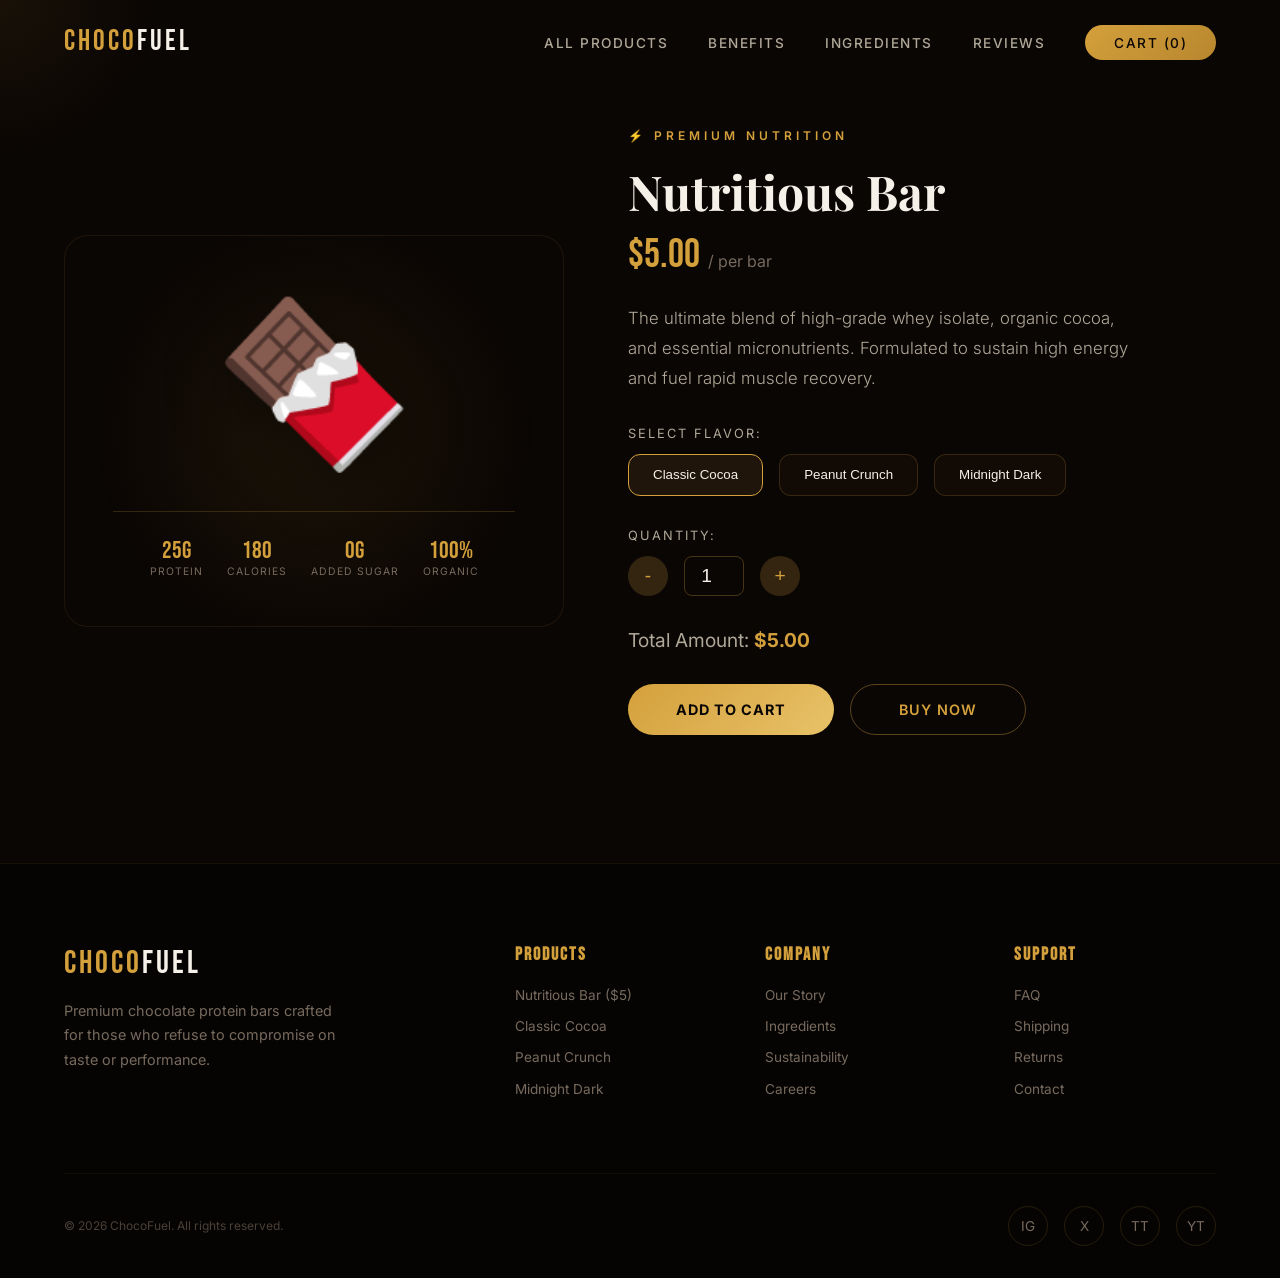
==== product.html @ f30f1149 "Add files via upload" ====
<!DOCTYPE html>
<html lang="en">
<head>
  <meta charset="UTF-8">
  <meta name="viewport" content="width=device-width, initial-scale=1.0">
  <title>Nutritious Bar — Buy Now | Choco Fuel</title>
  <link rel="preconnect" href="https://fonts.googleapis.com">
  <link href="https://fonts.googleapis.com/css2?family=Bebas+Neue&family=Inter:wght@300;400;500;600;700&family=Playfair+Display:wght@700;900&display=swap" rel="stylesheet">
  <link rel="stylesheet" href="styles.css">
</head>
<body>

  <!-- Cursor Glow -->
  <div class="cursor-glow" id="cursorGlow"></div>

  <!-- Scroll Progress -->
  <div class="scroll-progress" id="scrollProgress"></div>

  <!-- Navigation -->
  <nav id="navbar" class="scrolled">
    <a href="index.html" class="logo">CHOCO<span>FUEL</span></a>
    <ul class="nav-links">
      <li><a href="index.html#products">All Products</a></li>
      <li><a href="index.html#benefits">Benefits</a></li>
      <li><a href="index.html#ingredients">Ingredients</a></li>
      <li><a href="index.html#testimonials">Reviews</a></li>
      <li><a href="product.html" class="nav-cta">Cart (<span id="cartCount">0</span>)</a></li>
    </ul>
  </nav>

  <!-- Product Detail Section -->
  <section class="product-detail-section section-pad">
    <div class="product-detail-grid">

      <!-- Product Visual Showcase -->
      <div class="product-image-container">
        <div class="product-main-emoji" id="productEmoji">🍫</div>
        <div class="card-stats" style="width: 100%; border-top: 1px solid rgba(212,160,60,0.2); margin-top: 2rem;">
          <div class="stat"><div class="stat-val">25g</div><div class="stat-label">Protein</div></div>
          <div class="stat"><div class="stat-val">180</div><div class="stat-label">Calories</div></div>
          <div class="stat"><div class="stat-val">0g</div><div class="stat-label">Added Sugar</div></div>
          <div class="stat"><div class="stat-val">100%</div><div class="stat-label">Organic</div></div>
        </div>
      </div>

      <!-- Product Order Controls -->
      <div class="product-info-panel">
        <div class="section-label">⚡ Premium Nutrition</div>
        <h1>Nutritious Bar</h1>

        <div class="product-price-tag">
          $5.00 <span>/ per bar</span>
        </div>

        <p class="section-desc" style="margin-bottom: 2rem;">
          The ultimate blend of high-grade whey isolate, organic cocoa, and essential micronutrients.
          Formulated to sustain high energy and fuel rapid muscle recovery.
        </p>

        <!-- Flavor Picker -->
        <div class="flavor-selector">
          <label>Select Flavor:</label>
          <div class="flavor-options">
            <button class="flavor-btn active" data-emoji="🍫">Classic Cocoa</button>
            <button class="flavor-btn" data-emoji="🥜">Peanut Crunch</button>
            <button class="flavor-btn" data-emoji="🌑">Midnight Dark</button>
          </div>
        </div>

        <!-- Quantity & Pricing -->
        <label style="display:block; font-size:0.8rem; letter-spacing:2px; text-transform:uppercase; color:#b0a898; margin-bottom:0.8rem;">Quantity:</label>
        <div class="quantity-control">
          <button class="qty-btn" id="qtyMinus">-</button>
          <input type="number" id="productQty" class="qty-input" value="1" min="1" max="99">
          <button class="qty-btn" id="qtyPlus">+</button>
        </div>

        <!-- Total Price -->
        <div class="total-price-display">
          Total Amount: <strong id="totalPrice">$5.00</strong>
        </div>

        <!-- Action Buttons -->
        <div style="display: flex; gap: 1rem; flex-wrap: wrap;">
          <button class="btn-primary" id="addToCartBtn" onclick="alert('Added to cart! Total: ' + document.getElementById('totalPrice').innerText)">Add to Cart</button>
          <button class="btn-secondary" onclick="alert('Proceeding to Checkout with total: ' + document.getElementById('totalPrice').innerText)">Buy Now</button>
        </div>
      </div>

    </div>
  </section>

  <!-- Footer -->
  <footer>
    <div class="footer-grid">
      <div class="footer-brand">
        <a href="index.html" class="logo">CHOCO<span>FUEL</span></a>
        <p>Premium chocolate protein bars crafted for those who refuse to compromise on taste or performance.</p>
      </div>
      <div class="footer-col">
        <h4>Products</h4>
        <ul>
          <li><a href="product.html">Nutritious Bar ($5)</a></li>
          <li><a href="product.html">Classic Cocoa</a></li>
          <li><a href="product.html">Peanut Crunch</a></li>
          <li><a href="product.html">Midnight Dark</a></li>
        </ul>
      </div>
      <div class="footer-col">
        <h4>Company</h4>
        <ul>
          <li><a href="index.html#story">Our Story</a></li>
          <li><a href="index.html#ingredients">Ingredients</a></li>
          <li><a href="#">Sustainability</a></li>
          <li><a href="#">Careers</a></li>
        </ul>
      </div>
      <div class="footer-col">
        <h4>Support</h4>
        <ul>
          <li><a href="#">FAQ</a></li>
          <li><a href="#">Shipping</a></li>
          <li><a href="#">Returns</a></li>
          <li><a href="#">Contact</a></li>
        </ul>
      </div>
    </div>
    <div class="footer-bottom">
      <p>&copy; 2026 ChocoFuel. All rights reserved.</p>
      <div class="social-links">
        <a href="#" title="Instagram">IG</a>
        <a href="#" title="Twitter">X</a>
        <a href="#" title="TikTok">TT</a>
        <a href="#" title="YouTube">YT</a>
      </div>
    </div>
  </footer>

  <script src="script.js"></script>
</body>
</html>
---- styles.css ----
/* ── Reset & Base ─────────────────────────── */
*, *::before, *::after { margin: 0; padding: 0; box-sizing: border-box; }
html { scroll-behavior: smooth; overflow-x: hidden; }
body {
  font-family: 'Inter', sans-serif;
  background: #0a0604;
  color: #f5f0e8;
  overflow-x: hidden;
  cursor: default;
}

/* ── Custom Cursor Glow ────────────────────── */
.cursor-glow {
  position: fixed;
  width: 320px; height: 320px;
  border-radius: 50%;
  background: radial-gradient(circle, rgba(212,160,60,0.08) 0%, transparent 70%);
  pointer-events: none;
  z-index: 9999;
  transform: translate(-50%, -50%);
  transition: transform 0.08s ease-out;
}

/* ── Scroll Progress ──────────────────────── */
.scroll-progress {
  position: fixed; top: 0; left: 0;
  height: 3px; background: linear-gradient(90deg, #d4a03c, #e8c268, #d4a03c);
  z-index: 10000;
  transform-origin: left;
  transform: scaleX(0);
}

/* ── Navigation ───────────────────────────── */
nav {
  position: fixed; top: 0; left: 0; right: 0;
  display: flex; justify-content: space-between; align-items: center;
  padding: 1.5rem 4rem;
  z-index: 1000;
  transition: background 0.4s, box-shadow 0.4s, padding 0.4s;
}
nav.scrolled {
  background: rgba(10,6,4,0.92);
  backdrop-filter: blur(16px);
  box-shadow: 0 2px 40px rgba(0,0,0,0.4);
  padding: 1rem 4rem;
}
.logo {
  font-family: 'Bebas Neue', sans-serif;
  font-size: 1.8rem; letter-spacing: 3px;
  color: #d4a03c;
  text-decoration: none;
}
.logo span { color: #f5f0e8; }
.nav-links { display: flex; gap: 2.5rem; list-style: none; }
.nav-links a {
  color: #b0a898; text-decoration: none;
  font-size: 0.85rem; font-weight: 500;
  letter-spacing: 1.5px; text-transform: uppercase;
  transition: color 0.3s;
  position: relative;
}
.nav-links a::after {
  content: ''; position: absolute;
  bottom: -4px; left: 0; width: 0; height: 2px;
  background: #d4a03c;
  transition: width 0.3s ease;
}
.nav-links a:hover { color: #d4a03c; }
.nav-links a:hover::after { width: 100%; }
.nav-cta {
  background: linear-gradient(135deg, #d4a03c, #b8862e);
  color: #0a0604 !important; padding: 0.6rem 1.8rem;
  border-radius: 50px; font-weight: 700;
  transition: transform 0.3s, box-shadow 0.3s;
}
.nav-cta:hover { transform: scale(1.05); box-shadow: 0 0 30px rgba(212,160,60,0.3); }
.nav-cta::after { display: none !important; }

/* ── Hero Section ─────────────────────────── */
.hero {
  position: relative;
  min-height: 100vh;
  display: flex; align-items: center; justify-content: center;
  text-align: center;
  overflow: hidden;
}
.hero-bg {
  position: absolute; inset: 0;
  background:
    radial-gradient(ellipse at 20% 50%, rgba(80,40,10,0.4) 0%, transparent 60%),
    radial-gradient(ellipse at 80% 50%, rgba(212,160,60,0.15) 0%, transparent 50%),
    radial-gradient(ellipse at 50% 100%, rgba(60,30,10,0.6) 0%, transparent 60%);
}

/* Floating chocolate particles */
.particle {
  position: absolute;
  border-radius: 50%;
  background: rgba(212,160,60,0.15);
  animation: floatParticle 8s ease-in-out infinite;
}
@keyframes floatParticle {
  0%, 100% { transform: translateY(0) rotate(0deg); opacity: 0.3; }
  50% { transform: translateY(-80px) rotate(180deg); opacity: 0.7; }
}

.hero-content {
  position: relative; z-index: 2;
  max-width: 900px; padding: 0 2rem;
}
.hero-badge {
  display: inline-block;
  padding: 0.5rem 1.5rem;
  border: 1px solid rgba(212,160,60,0.4);
  border-radius: 50px;
  font-size: 0.75rem; font-weight: 600;
  letter-spacing: 3px; text-transform: uppercase;
  color: #d4a03c;
  margin-bottom: 2rem;
  opacity: 0; transform: translateY(30px);
  animation: fadeUp 1s 0.3s ease forwards;
}
.hero h1 {
  font-family: 'Playfair Display', serif;
  font-size: clamp(3.5rem, 8vw, 8rem);
  font-weight: 900;
  line-height: 0.95;
  margin-bottom: 1.5rem;
  opacity: 0; transform: translateY(50px);
  animation: fadeUp 1s 0.5s ease forwards;
}
.hero h1 .gold { color: #d4a03c; }
.hero h1 .outline {
  -webkit-text-stroke: 2px #d4a03c;
  color: transparent;
}
.hero-sub {
  font-size: 1.15rem; color: #b0a898;
  max-width: 500px; margin: 0 auto 2.5rem;
  line-height: 1.7; font-weight: 300;
  opacity: 0; transform: translateY(30px);
  animation: fadeUp 1s 0.7s ease forwards;
}
.hero-buttons {
  display: flex; gap: 1rem;
  justify-content: center; flex-wrap: wrap;
  opacity: 0; transform: translateY(30px);
  animation: fadeUp 1s 0.9s ease forwards;
}
.btn-primary {
  background: linear-gradient(135deg, #d4a03c, #e8c268);
  color: #0a0604; padding: 1rem 3rem;
  border: none; border-radius: 50px;
  font-family: 'Inter', sans-serif;
  font-size: 0.9rem; font-weight: 700;
  letter-spacing: 1px; text-transform: uppercase;
  cursor: pointer;
  transition: transform 0.3s, box-shadow 0.3s;
}
.btn-primary:hover {
  transform: translateY(-3px) scale(1.03);
  box-shadow: 0 10px 40px rgba(212,160,60,0.35);
}
.btn-secondary {
  background: transparent;
  border: 1px solid rgba(212,160,60,0.4);
  color: #d4a03c; padding: 1rem 3rem;
  border-radius: 50px;
  font-family: 'Inter', sans-serif;
  font-size: 0.9rem; font-weight: 600;
  letter-spacing: 1px; text-transform: uppercase;
  cursor: pointer;
  transition: all 0.3s;
}
.btn-secondary:hover {
  background: rgba(212,160,60,0.1);
  border-color: #d4a03c;
}

/* Scroll indicator */
.scroll-indicator {
  position: absolute; bottom: 3rem; left: 50%;
  transform: translateX(-50%);
  display: flex; flex-direction: column; align-items: center;
  gap: 0.5rem; z-index: 2;
  opacity: 0; animation: fadeUp 1s 1.2s ease forwards;
}
.scroll-indicator span {
  font-size: 0.7rem; letter-spacing: 3px;
  text-transform: uppercase; color: #b0a898;
}
.scroll-line {
  width: 1px; height: 50px;
  background: linear-gradient(to bottom, #d4a03c, transparent);
  animation: scrollPulse 2s ease-in-out infinite;
}
@keyframes scrollPulse {
  0%, 100% { opacity: 0.3; transform: scaleY(0.5); }
  50% { opacity: 1; transform: scaleY(1); }
}

@keyframes fadeUp {
  to { opacity: 1; transform: translateY(0); }
}

/* ── Marquee ───────────────────────────────── */
.marquee-section {
  padding: 2rem 0;
  border-top: 1px solid rgba(212,160,60,0.15);
  border-bottom: 1px solid rgba(212,160,60,0.15);
  overflow: hidden;
}
.marquee-track {
  display: flex; gap: 4rem;
  animation: marquee 20s linear infinite;
  white-space: nowrap;
}
.marquee-item {
  font-family: 'Bebas Neue', sans-serif;
  font-size: 1.4rem; letter-spacing: 4px;
  color: rgba(212,160,60,0.25);
  display: flex; align-items: center; gap: 2rem;
}
.marquee-item .dot {
  width: 6px; height: 6px;
  background: #d4a03c; border-radius: 50%;
}
@keyframes marquee {
  from { transform: translateX(0); }
  to { transform: translateX(-50%); }
}

/* ── Section Common ───────────────────────── */
section { position: relative; }
.section-pad { padding: 8rem 4rem; }

.reveal {
  opacity: 0; transform: translateY(60px);
  transition: all 0.9s cubic-bezier(0.16, 1, 0.3, 1);
}
.reveal.visible {
  opacity: 1; transform: translateY(0);
}
.reveal-left {
  opacity: 0; transform: translateX(-80px);
  transition: all 0.9s cubic-bezier(0.16, 1, 0.3, 1);
}
.reveal-left.visible { opacity: 1; transform: translateX(0); }
.reveal-right {
  opacity: 0; transform: translateX(80px);
  transition: all 0.9s cubic-bezier(0.16, 1, 0.3, 1);
}
.reveal-right.visible { opacity: 1; transform: translateX(0); }
.reveal-scale {
  opacity: 0; transform: scale(0.85);
  transition: all 0.9s cubic-bezier(0.16, 1, 0.3, 1);
}
.reveal-scale.visible { opacity: 1; transform: scale(1); }

.section-label {
  font-size: 0.75rem; font-weight: 600;
  letter-spacing: 4px; text-transform: uppercase;
  color: #d4a03c; margin-bottom: 1rem;
}
.section-title {
  font-family: 'Playfair Display', serif;
  font-size: clamp(2.5rem, 5vw, 4rem);
  font-weight: 900; line-height: 1.1;
  margin-bottom: 1.5rem;
}
.section-desc {
  font-size: 1.05rem; color: #b0a898;
  line-height: 1.8; max-width: 500px; font-weight: 300;
}

/* ── Product Showcase (3D Cards) ──────────── */
.product-section {
  background:
    radial-gradient(ellipse at 30% 70%, rgba(60,30,10,0.3) 0%, transparent 50%),
    radial-gradient(ellipse at 70% 30%, rgba(212,160,60,0.08) 0%, transparent 50%);
  position: relative;
}

/* Floating rotating product images */
.floating-product-img {
  position: absolute;
  width: 200px;
  height: 200px;
  border-radius: 50%;
  background: linear-gradient(135deg, rgba(212,160,60,0.1), rgba(90,53,32,0.2));
  display: flex;
  align-items: center;
  justify-content: center;
  font-size: 5rem;
  animation: floatRotate 8s ease-in-out infinite;
  box-shadow: 0 20px 60px rgba(0,0,0,0.4);
  z-index: 0;
}
.floating-product-img:nth-child(1) {
  top: 10%;
  right: 5%;
  animation-delay: 0s;
}
.floating-product-img:nth-child(2) {
  bottom: 15%;
  left: 3%;
  animation-delay: 2s;
  animation-duration: 10s;
}
@keyframes floatRotate {
  0%, 100% {
    transform: translateY(0) rotate(0deg) scale(1);
    opacity: 0.6;
  }
  50% {
    transform: translateY(-30px) rotate(180deg) scale(1.1);
    opacity: 0.9;
  }
}
.product-grid {
  display: grid;
  grid-template-columns: repeat(auto-fit, minmax(300px, 1fr));
  gap: 2.5rem;
  margin-top: 4rem;
}
.product-card {
  background: linear-gradient(160deg, rgba(40,25,12,0.8), rgba(20,12,6,0.9));
  border: 1px solid rgba(212,160,60,0.12);
  border-radius: 24px;
  padding: 3rem 2rem;
  text-align: center;
  position: relative;
  overflow: hidden;
  transition: transform 0.5s cubic-bezier(0.16, 1, 0.3, 1), box-shadow 0.5s;
  cursor: pointer;
}
.product-card:hover {
  transform: translateY(-12px) scale(1.02);
  box-shadow: 0 30px 80px rgba(0,0,0,0.5), 0 0 60px rgba(212,160,60,0.08);
}
.product-card::before {
  content: '';
  position: absolute; top: -50%; left: -50%;
  width: 200%; height: 200%;
  background: radial-gradient(circle at center, rgba(212,160,60,0.06), transparent 50%);
  transform: rotate(0deg);
  transition: transform 0.6s;
}
.product-card:hover::before { transform: rotate(30deg); }
.card-icon {
  width: 100px; height: 100px;
  margin: 0 auto 1.5rem;
  border-radius: 50%;
  display: flex; align-items: center; justify-content: center;
  font-size: 2.5rem;
  position: relative;
}
.card-icon.choco {
  background: linear-gradient(135deg, #3e2013, #5a3520);
  box-shadow: 0 10px 40px rgba(62,32,19,0.5);
}
.card-icon.peanut {
  background: linear-gradient(135deg, #6b4c2a, #8b6240);
  box-shadow: 0 10px 40px rgba(107,76,42,0.5);
}
.card-icon.dark {
  background: linear-gradient(135deg, #1a0f0a, #2d1810);
  box-shadow: 0 10px 40px rgba(26,15,10,0.5);
}
.product-card h3 {
  font-family: 'Bebas Neue', sans-serif;
  font-size: 1.6rem; letter-spacing: 2px;
  margin-bottom: 0.5rem;
}
.product-card .flavor {
  color: #d4a03c; font-size: 0.8rem;
  letter-spacing: 2px; text-transform: uppercase;
  margin-bottom: 1rem;
}
.product-card p {
  color: #b0a898; font-size: 0.9rem;
  line-height: 1.6; font-weight: 300;
}
.card-stats {
  display: flex; justify-content: center; gap: 1.5rem;
  margin-top: 1.5rem; padding-top: 1.5rem;
  border-top: 1px solid rgba(212,160,60,0.1);
}
.stat { text-align: center; }
.stat-val {
  font-family: 'Bebas Neue', sans-serif;
  font-size: 1.5rem; color: #d4a03c;
}
.stat-label {
  font-size: 0.65rem; color: #776a5e;
  letter-spacing: 1px; text-transform: uppercase;
}

/* ── Benefits / Features ──────────────────── */
.benefits-section {
  background: linear-gradient(180deg, #0a0604, #120d08, #0a0604);
}
.benefits-grid {
  display: grid;
  grid-template-columns: 1fr 1fr;
  gap: 4rem;
  align-items: center;
  margin-top: 4rem;
}
.benefit-list { display: flex; flex-direction: column; gap: 2rem; }
.benefit-item {
  display: flex; gap: 1.5rem; align-items: flex-start;
  padding: 1.5rem;
  border-radius: 16px;
  transition: background 0.3s;
}
.benefit-item:hover {
  background: rgba(212,160,60,0.04);
}
.benefit-icon {
  flex-shrink: 0;
  width: 56px; height: 56px;
  border-radius: 14px;
  background: linear-gradient(135deg, rgba(212,160,60,0.15), rgba(212,160,60,0.05));
  display: flex; align-items: center; justify-content: center;
  font-size: 1.5rem;
}
.benefit-item h4 {
  font-size: 1.1rem; font-weight: 600;
  margin-bottom: 0.3rem;
}
.benefit-item p {
  font-size: 0.9rem; color: #b0a898;
  line-height: 1.6; font-weight: 300;
}

/* Nutrition visual */
.nutrition-visual {
  position: relative;
  display: flex; align-items: center; justify-content: center;
}
.nutrition-ring {
  position: relative;
  width: 320px; height: 320px;
}
.ring-svg {
  width: 100%; height: 100%;
  transform: rotate(-90deg);
}
.ring-track { fill: none; stroke: rgba(212,160,60,0.08); stroke-width: 8; }
.ring-fill {
  fill: none; stroke: #d4a03c; stroke-width: 8;
  stroke-linecap: round;
  stroke-dasharray: 880;
  stroke-dashoffset: 880;
  transition: stroke-dashoffset 2s cubic-bezier(0.16, 1, 0.3, 1);
}
.ring-fill.animated { stroke-dashoffset: 220; }
.ring-center {
  position: absolute; inset: 0;
  display: flex; flex-direction: column;
  align-items: center; justify-content: center;
}
.ring-value {
  font-family: 'Bebas Neue', sans-serif;
  font-size: 4rem; color: #d4a03c;
}
.ring-label {
  font-size: 0.75rem; letter-spacing: 3px;
  text-transform: uppercase; color: #b0a898;
}
.ring-sub-stats {
  position: absolute; bottom: -3rem; left: 50%;
  transform: translateX(-50%);
  display: flex; gap: 3rem;
}

/* ── Ingredients Horizontal Scroll ─────────── */
.ingredients-section {
  background:
    radial-gradient(ellipse at 50% 0%, rgba(80,40,10,0.2) 0%, transparent 50%);
}
.horiz-scroll-wrapper {
  overflow-x: auto;
  padding: 3rem 0;
  scrollbar-width: none;
  -ms-overflow-style: none;
}
.horiz-scroll-wrapper::-webkit-scrollbar { display: none; }
.ingredient-track {
  display: flex; gap: 2rem;
  padding: 0 4rem;
  width: max-content;
}
.ingredient-card {
  flex-shrink: 0;
  width: 260px;
  background: linear-gradient(160deg, rgba(40,25,12,0.6), rgba(15,10,5,0.8));
  border: 1px solid rgba(212,160,60,0.1);
  border-radius: 20px;
  padding: 2.5rem 2rem;
  text-align: center;
  transition: transform 0.4s, border-color 0.4s;
}
.ingredient-card:hover {
  transform: translateY(-8px);
  border-color: rgba(212,160,60,0.3);
}
.ing-emoji {
  font-size: 3rem; margin-bottom: 1rem;
  display: block;
}
.ingredient-card h4 {
  font-family: 'Bebas Neue', sans-serif;
  font-size: 1.3rem; letter-spacing: 2px;
  margin-bottom: 0.5rem;
}
.ingredient-card p {
  font-size: 0.85rem; color: #b0a898;
  line-height: 1.6; font-weight: 300;
}

/* ── Image Gallery (Scroll Pop-Up) ──────────── */
.gallery-section {
  background: linear-gradient(180deg, #0a0604, #130c06, #0a0604);
  overflow: hidden;
}
.gallery-grid {
  display: grid;
  grid-template-columns: repeat(3, 1fr);
  gap: 2rem;
  margin-top: 4rem;
}
.gallery-item {
  position: relative;
  border-radius: 20px;
  overflow: hidden;
  aspect-ratio: 1;
  background: linear-gradient(160deg, rgba(40,25,12,0.7), rgba(15,10,5,0.9));
  border: 1px solid rgba(212,160,60,0.1);
  cursor: pointer;
  display: flex;
  align-items: center;
  justify-content: center;

  /* Start invisible & scaled down */
  opacity: 0;
  transform: scale(0.4) rotate(-15deg);
  transition: opacity 0.7s cubic-bezier(0.16, 1, 0.3, 1),
              transform 0.7s cubic-bezier(0.16, 1, 0.3, 1),
              box-shadow 0.4s;
}
.gallery-item.pop-visible {
  opacity: 1;
  transform: scale(1) rotate(0deg);
}
.gallery-item:hover {
  box-shadow: 0 20px 60px rgba(212,160,60,0.15), 0 0 0 1px rgba(212,160,60,0.3);
  transform: scale(1.05) rotate(0deg) !important;
}
.gallery-item .gallery-emoji {
  font-size: 5rem;
  transition: transform 0.6s cubic-bezier(0.16, 1, 0.3, 1);
}
.gallery-item:hover .gallery-emoji {
  transform: rotate(360deg) scale(1.2);
}
.gallery-item .gallery-overlay {
  position: absolute;
  inset: 0;
  background: linear-gradient(180deg, transparent 40%, rgba(10,6,4,0.9));
  display: flex;
  flex-direction: column;
  justify-content: flex-end;
  padding: 1.5rem;
  opacity: 0;
  transition: opacity 0.4s;
}
.gallery-item:hover .gallery-overlay {
  opacity: 1;
}
.gallery-overlay h4 {
  font-family: 'Bebas Neue', sans-serif;
  font-size: 1.3rem;
  letter-spacing: 2px;
}
.gallery-overlay p {
  font-size: 0.8rem;
  color: #b0a898;
}
/* Stagger the pop-in delays */
.gallery-item:nth-child(1) { transition-delay: 0s; }
.gallery-item:nth-child(2) { transition-delay: 0.1s; }
.gallery-item:nth-child(3) { transition-delay: 0.2s; }
.gallery-item:nth-child(4) { transition-delay: 0.3s; }
.gallery-item:nth-child(5) { transition-delay: 0.15s; }
.gallery-item:nth-child(6) { transition-delay: 0.25s; }

/* ── Hero Spinning Product ─────────────────── */
.hero-floating-img {
  position: absolute;
  z-index: 1;
  font-size: 8rem;
  animation: heroSpin 12s linear infinite;
  filter: drop-shadow(0 0 40px rgba(212,160,60,0.3));
  opacity: 0.3;
}
.hero-floating-img.left {
  left: 6%;
  top: 30%;
}
.hero-floating-img.right {
  right: 6%;
  bottom: 25%;
  animation-direction: reverse;
  animation-duration: 15s;
}
@keyframes heroSpin {
  from { transform: rotate(0deg) scale(1); }
  25% { transform: rotate(90deg) scale(1.1); }
  50% { transform: rotate(180deg) scale(1); }
  75% { transform: rotate(270deg) scale(0.9); }
  to { transform: rotate(360deg) scale(1); }
}

/* ── Parallax image strip between sections ── */
.parallax-strip {
  height: 300px;
  display: flex;
  align-items: center;
  justify-content: center;
  gap: 4rem;
  overflow: hidden;
  position: relative;
  border-top: 1px solid rgba(212,160,60,0.08);
  border-bottom: 1px solid rgba(212,160,60,0.08);
  background: rgba(15,10,5,0.6);
}
.parallax-img {
  font-size: 5rem;
  width: 120px;
  height: 120px;
  border-radius: 20px;
  background: linear-gradient(135deg, rgba(40,25,12,0.8), rgba(20,12,6,0.9));
  border: 1px solid rgba(212,160,60,0.15);
  display: flex;
  align-items: center;
  justify-content: center;
  flex-shrink: 0;
  opacity: 0;
  transform: translateY(80px) rotate(10deg);
  transition: all 0.8s cubic-bezier(0.16, 1, 0.3, 1);
}
.parallax-img.pop-visible {
  opacity: 1;
  transform: translateY(0) rotate(0deg);
}
.parallax-img:hover {
  transform: translateY(-10px) rotate(-5deg) scale(1.15) !important;
  box-shadow: 0 20px 50px rgba(212,160,60,0.2);
  border-color: rgba(212,160,60,0.4);
}
.parallax-img:nth-child(1) { transition-delay: 0s; }
.parallax-img:nth-child(2) { transition-delay: 0.1s; }
.parallax-img:nth-child(3) { transition-delay: 0.15s; }
.parallax-img:nth-child(4) { transition-delay: 0.2s; }
.parallax-img:nth-child(5) { transition-delay: 0.25s; }
.parallax-img:nth-child(6) { transition-delay: 0.3s; }
.parallax-img:nth-child(7) { transition-delay: 0.35s; }

/* Continuously rotating ring around a section */
.rotating-ring {
  position: absolute;
  width: 500px;
  height: 500px;
  border: 2px dashed rgba(212,160,60,0.08);
  border-radius: 50%;
  animation: orbitRing 30s linear infinite;
  pointer-events: none;
}
.rotating-ring.ring-1 { top: -100px; left: -100px; }
.rotating-ring.ring-2 {
  bottom: -120px; right: -120px;
  animation-direction: reverse;
  animation-duration: 40s;
  width: 600px; height: 600px;
}
.rotating-ring .orbit-dot {
  position: absolute;
  width: 40px;
  height: 40px;
  border-radius: 50%;
  background: linear-gradient(135deg, rgba(212,160,60,0.2), rgba(90,53,32,0.3));
  display: flex;
  align-items: center;
  justify-content: center;
  font-size: 1.2rem;
  box-shadow: 0 5px 20px rgba(0,0,0,0.4);
}
.rotating-ring .orbit-dot:nth-child(1) { top: 0; left: 50%; transform: translate(-50%, -50%); }
.rotating-ring .orbit-dot:nth-child(2) { top: 50%; right: 0; transform: translate(50%, -50%); }
.rotating-ring .orbit-dot:nth-child(3) { bottom: 0; left: 50%; transform: translate(-50%, 50%); }
.rotating-ring .orbit-dot:nth-child(4) { top: 50%; left: 0; transform: translate(-50%, -50%); }

@keyframes orbitRing {
  from { transform: rotate(0deg); }
  to { transform: rotate(360deg); }
}

/* ── Stats Counter ────────────────────────── */
.stats-section {
  background: linear-gradient(135deg, #1a0f08, #0a0604);
  border-top: 1px solid rgba(212,160,60,0.1);
  border-bottom: 1px solid rgba(212,160,60,0.1);
}
.stats-grid {
  display: grid;
  grid-template-columns: repeat(4, 1fr);
  gap: 3rem;
  text-align: center;
}
.stat-block {}
.stat-number {
  font-family: 'Bebas Neue', sans-serif;
  font-size: clamp(3rem, 5vw, 4.5rem);
  color: #d4a03c;
  line-height: 1;
}
.stat-number .suffix { font-size: 0.6em; }
.stat-desc {
  font-size: 0.8rem; color: #b0a898;
  letter-spacing: 2px; text-transform: uppercase;
  margin-top: 0.5rem;
}

/* ── Testimonials ─────────────────────────── */
.testimonials-section {
  background:
    radial-gradient(ellipse at 80% 50%, rgba(212,160,60,0.06) 0%, transparent 50%);
}
.testimonial-carousel {
  margin-top: 4rem;
  display: grid;
  grid-template-columns: repeat(auto-fit, minmax(340px, 1fr));
  gap: 2rem;
}
.testimonial-card {
  background: linear-gradient(160deg, rgba(40,25,12,0.5), rgba(15,10,5,0.7));
  border: 1px solid rgba(212,160,60,0.08);
  border-radius: 20px;
  padding: 2.5rem;
  position: relative;
}
.testimonial-card::before {
  content: '\201C';
  font-family: 'Playfair Display', serif;
  font-size: 5rem; color: rgba(212,160,60,0.15);
  position: absolute; top: 0.5rem; left: 1.5rem;
  line-height: 1;
}
.testimonial-text {
  font-size: 1rem; color: #d4cfc6;
  line-height: 1.8; font-weight: 300;
  margin-bottom: 1.5rem;
  position: relative; z-index: 1;
}
.testimonial-author {
  display: flex; align-items: center; gap: 1rem;
}
.author-avatar {
  width: 48px; height: 48px;
  border-radius: 50%;
  background: linear-gradient(135deg, #d4a03c, #8b6b2a);
  display: flex; align-items: center; justify-content: center;
  font-size: 1.2rem; font-weight: 700; color: #0a0604;
}
.author-info h5 { font-size: 0.95rem; font-weight: 600; }
.author-info span {
  font-size: 0.8rem; color: #776a5e;
}
.stars {
  color: #d4a03c; font-size: 0.85rem;
  margin-bottom: 1rem; position: relative; z-index: 1;
}

/* ── CTA Section ──────────────────────────── */
.cta-section {
  text-align: center;
  background:
    radial-gradient(ellipse at 50% 50%, rgba(212,160,60,0.1) 0%, transparent 60%);
}
.cta-section .section-title {
  max-width: 700px; margin: 0 auto 1.5rem;
}
.cta-section .section-desc {
  max-width: 550px; margin: 0 auto 3rem;
}
.cta-big-btn {
  display: inline-flex; align-items: center; gap: 1rem;
  background: linear-gradient(135deg, #d4a03c, #e8c268);
  color: #0a0604; padding: 1.2rem 3.5rem;
  border: none; border-radius: 60px;
  font-family: 'Inter', sans-serif;
  font-size: 1rem; font-weight: 700;
  letter-spacing: 1px; text-transform: uppercase;
  cursor: pointer;
  transition: all 0.4s;
  position: relative; overflow: hidden;
  text-decoration: none;
}
.cta-big-btn::before {
  content: '';
  position: absolute; inset: 0;
  background: linear-gradient(135deg, transparent, rgba(255,255,255,0.2), transparent);
  transform: translateX(-100%);
  transition: transform 0.6s;
}
.cta-big-btn:hover::before { transform: translateX(100%); }
.cta-big-btn:hover {
  transform: translateY(-4px);
  box-shadow: 0 15px 50px rgba(212,160,60,0.4);
}
.cta-big-btn .arrow {
  display: inline-block;
  transition: transform 0.3s;
}
.cta-big-btn:hover .arrow { transform: translateX(6px); }

/* ── Footer ───────────────────────────────── */
footer {
  background: #060402;
  padding: 5rem 4rem 2rem;
  border-top: 1px solid rgba(212,160,60,0.08);
}
.footer-grid {
  display: grid;
  grid-template-columns: 2fr 1fr 1fr 1fr;
  gap: 3rem;
  margin-bottom: 4rem;
}
.footer-brand .logo { font-size: 2rem; display: block; margin-bottom: 1rem; }
.footer-brand p {
  color: #776a5e; font-size: 0.9rem;
  line-height: 1.7; max-width: 280px;
}
.footer-col h4 {
  font-family: 'Bebas Neue', sans-serif;
  font-size: 1.1rem; letter-spacing: 2px;
  color: #d4a03c; margin-bottom: 1.2rem;
}
.footer-col ul { list-style: none; }
.footer-col li { margin-bottom: 0.7rem; }
.footer-col a {
  color: #776a5e; text-decoration: none;
  font-size: 0.85rem;
  transition: color 0.3s;
}
.footer-col a:hover { color: #d4a03c; }
.footer-bottom {
  display: flex; justify-content: space-between;
  align-items: center;
  padding-top: 2rem;
  border-top: 1px solid rgba(212,160,60,0.06);
}
.footer-bottom p {
  font-size: 0.75rem; color: #4a4038;
}
.social-links { display: flex; gap: 1rem; }
.social-links a {
  width: 40px; height: 40px;
  border: 1px solid rgba(212,160,60,0.15);
  border-radius: 50%;
  display: flex; align-items: center; justify-content: center;
  color: #776a5e; text-decoration: none;
  font-size: 0.85rem;
  transition: all 0.3s;
}
.social-links a:hover {
  border-color: #d4a03c; color: #d4a03c;
  transform: translateY(-3px);
}

/* ── Product Page Styles ─────────────────── */
.product-detail-section {
  padding-top: 8rem;
  min-height: calc(100vh - 200px);
  display: flex;
  align-items: center;
  position: relative;
}
.product-detail-grid {
  display: grid;
  grid-template-columns: 1fr 1fr;
  gap: 4rem;
  align-items: center;
}
.product-image-container {
  display: flex;
  flex-direction: column;
  align-items: center;
  justify-content: center;
  background: radial-gradient(circle, rgba(212,160,60,0.1) 0%, transparent 70%);
  padding: 3rem;
  border-radius: 24px;
  border: 1px solid rgba(212,160,60,0.1);
  position: relative;
}
.product-main-emoji {
  font-size: 10rem;
  animation: heroSpin 20s linear infinite;
  filter: drop-shadow(0 15px 30px rgba(0,0,0,0.5));
}
.product-info-panel h1 {
  font-family: 'Playfair Display', serif;
  font-size: 3rem;
  margin-bottom: 0.5rem;
  color: #f5f0e8;
}
.product-price-tag {
  font-family: 'Bebas Neue', sans-serif;
  font-size: 2.5rem;
  color: #d4a03c;
  margin-bottom: 1.5rem;
  display: flex;
  align-items: baseline;
  gap: 0.5rem;
}
.product-price-tag span {
  font-size: 1rem;
  color: #776a5e;
  font-family: 'Inter', sans-serif;
  font-weight: 400;
}
.flavor-selector {
  margin-bottom: 2rem;
}
.flavor-selector label {
  display: block;
  font-size: 0.8rem;
  letter-spacing: 2px;
  text-transform: uppercase;
  color: #b0a898;
  margin-bottom: 0.8rem;
}
.flavor-options {
  display: flex;
  gap: 1rem;
}
.flavor-btn {
  background: rgba(20,12,6,0.8);
  border: 1px solid rgba(212,160,60,0.2);
  color: #f5f0e8;
  padding: 0.8rem 1.5rem;
  border-radius: 12px;
  cursor: pointer;
  transition: all 0.3s;
}
.flavor-btn.active, .flavor-btn:hover {
  border-color: #d4a03c;
  background: rgba(212,160,60,0.1);
}
.quantity-control {
  display: flex;
  align-items: center;
  gap: 1rem;
  margin-bottom: 2rem;
}
.qty-btn {
  background: rgba(212,160,60,0.2);
  border: none;
  color: #d4a03c;
  width: 40px;
  height: 40px;
  border-radius: 50%;
  font-size: 1.2rem;
  cursor: pointer;
  transition: background 0.3s;
}
.qty-btn:hover {
  background: rgba(212,160,60,0.4);
}
.qty-input {
  background: transparent;
  border: 1px solid rgba(212,160,60,0.3);
  color: #f5f0e8;
  width: 60px;
  height: 40px;
  text-align: center;
  border-radius: 8px;
  font-size: 1.2rem;
}
.total-price-display {
  font-size: 1.2rem;
  margin-bottom: 2rem;
  color: #b0a898;
}
.total-price-display strong {
  color: #d4a03c;
}

/* ── Responsive ───────────────────────────── */
@media (max-width: 900px) {
  nav { padding: 1rem 2rem; }
  .nav-links { display: none; }
  .section-pad { padding: 5rem 2rem; }
  .benefits-grid { grid-template-columns: 1fr; }
  .stats-grid { grid-template-columns: repeat(2, 1fr); }
  .footer-grid { grid-template-columns: 1fr 1fr; }
  .testimonial-carousel { grid-template-columns: 1fr; }
  .product-detail-grid { grid-template-columns: 1fr; }
}
@media (max-width: 600px) {
  .hero h1 { font-size: 3rem; }
  .stats-grid { grid-template-columns: 1fr; }
  .footer-grid { grid-template-columns: 1fr; }
  .product-image-container { padding: 1.5rem; }
  .product-main-emoji { font-size: 6rem; }
}
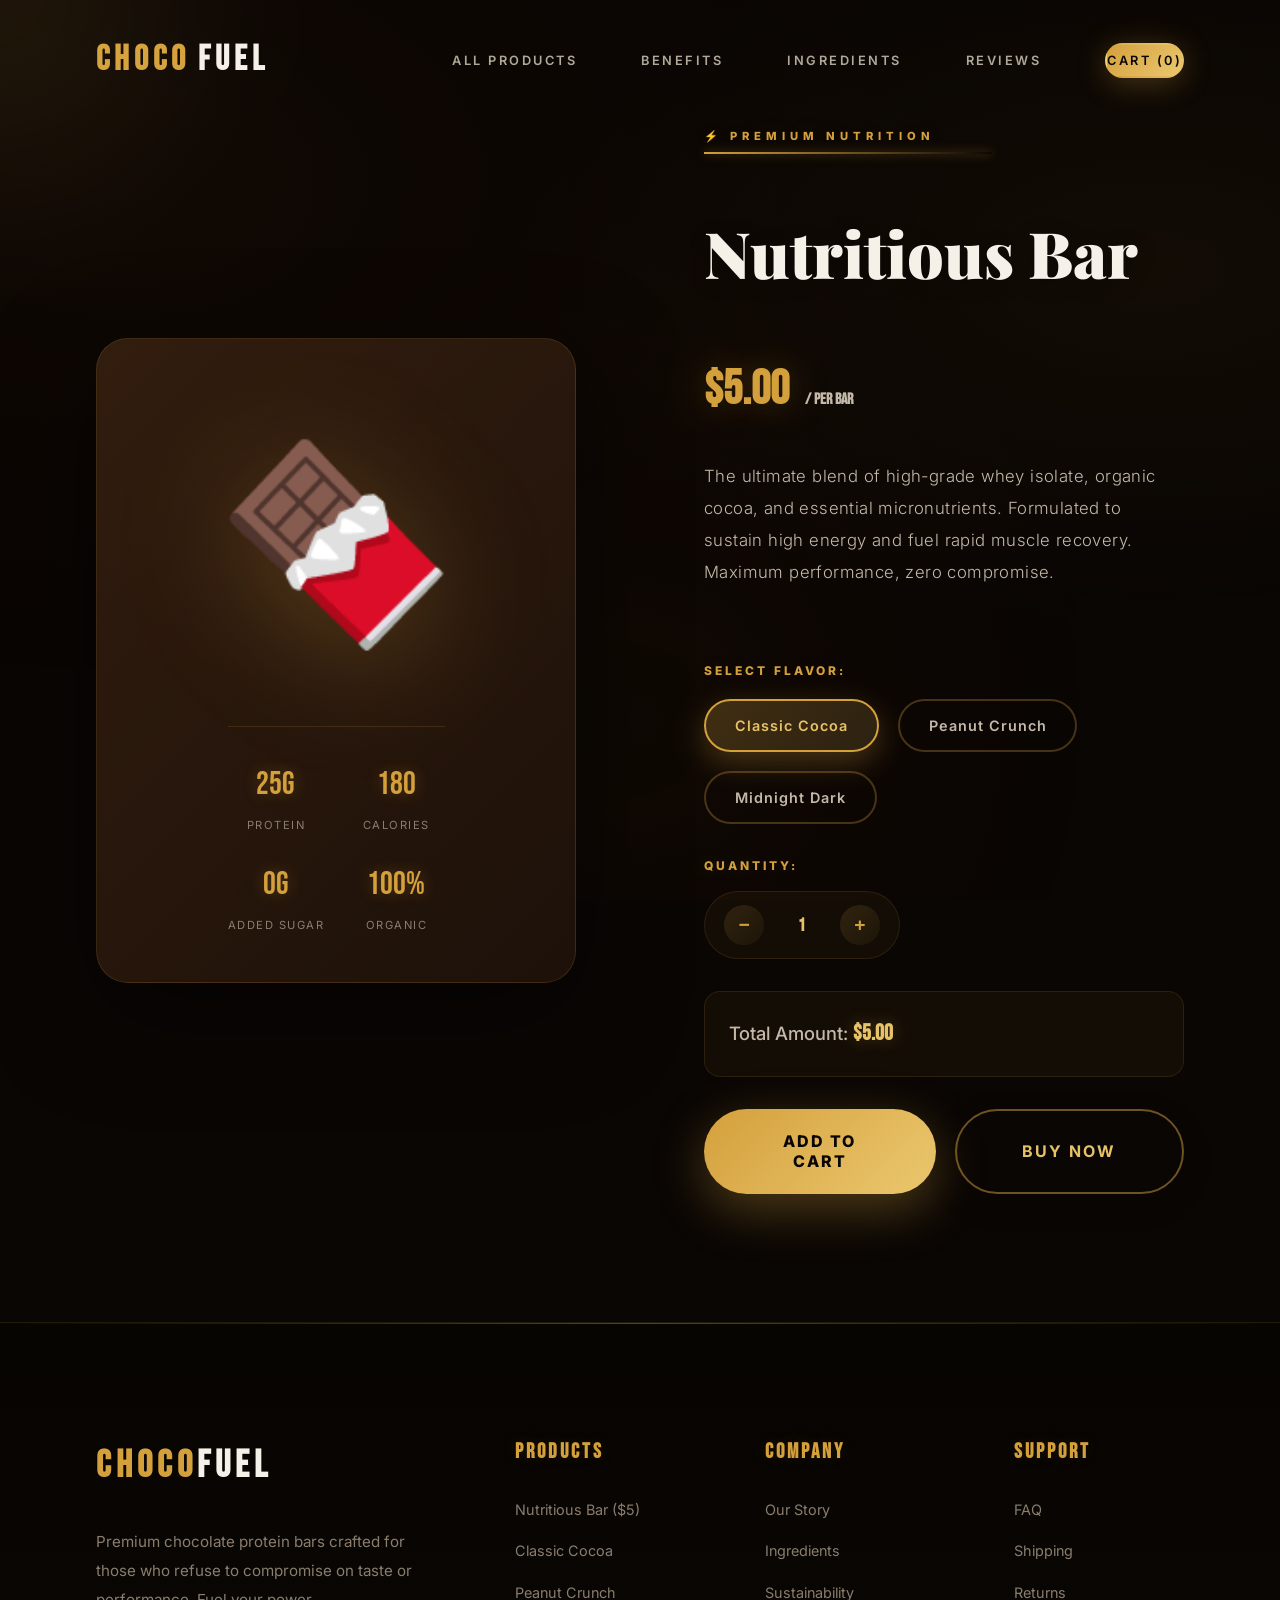
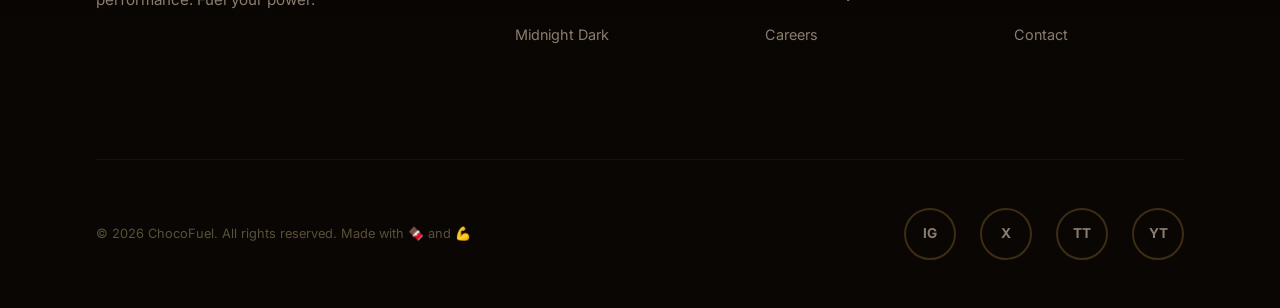
==== commit d6ae3e60: "Add files via upload" ====
--- a/product.html
+++ b/product.html
@@ -3,12 +3,315 @@
 <head>
   <meta charset="UTF-8">
   <meta name="viewport" content="width=device-width, initial-scale=1.0">
-  <title>Nutritious Bar — Buy Now | Choco Fuel</title>
+  <meta name="description" content="Premium Nutritious Bar - 25g protein, zero added sugar. Crafted for peak performance.">
+  <title>Nutritious Bar — Premium Protein | Choco Fuel</title>
   <link rel="preconnect" href="https://fonts.googleapis.com">
-  <link href="https://fonts.googleapis.com/css2?family=Bebas+Neue&family=Inter:wght@300;400;500;600;700&family=Playfair+Display:wght@700;900&display=swap" rel="stylesheet">
+  <link href="https://fonts.googleapis.com/css2?family=Bebas+Neue&family=Inter:wght@300;400;500;600;700;800;900&family=Playfair+Display:wght@700;900&display=swap" rel="stylesheet">
   <link rel="stylesheet" href="styles.css">
+  <style>
+    /* Product Page Specific Styles */
+    .product-detail-section {
+      padding: 8rem 6rem !important;
+      min-height: 100vh;
+      display: flex;
+      align-items: center;
+    }
+
+    .product-detail-grid {
+      display: grid;
+      grid-template-columns: 1fr 1fr;
+      gap: 8rem;
+      align-items: center;
+      position: relative;
+      z-index: 1;
+    }
+
+    .product-image-container {
+      position: relative;
+      display: flex;
+      flex-direction: column;
+      align-items: center;
+      justify-content: center;
+      min-height: 500px;
+      background: linear-gradient(135deg, rgba(60,35,18,0.8), rgba(30,18,10,0.95));
+      border-radius: 32px;
+      border: 1px solid rgba(212,160,60,0.15);
+      padding: 3rem;
+      box-shadow: 0 30px 100px rgba(0,0,0,0.5);
+      overflow: hidden;
+    }
+
+    .product-image-container::before {
+      content: '';
+      position: absolute;
+      inset: 0;
+      background:
+        radial-gradient(circle at 50% 50%, rgba(212,160,60,0.08), transparent 70%);
+      opacity: 0;
+      animation: imageContainerGlow 8s ease-in-out infinite;
+    }
+
+    @keyframes imageContainerGlow {
+      0%, 100% { opacity: 0; }
+      50% { opacity: 1; }
+    }
+
+    .product-main-emoji {
+      font-size: 12rem;
+      animation: productFloat 4s ease-in-out infinite;
+      filter: drop-shadow(0 20px 60px rgba(212,160,60,0.3));
+      position: relative;
+      z-index: 1;
+      transition: transform 0.6s cubic-bezier(0.16, 1, 0.3, 1);
+    }
+
+    @keyframes productFloat {
+      0%, 100% { transform: translateY(0) rotate(0deg); }
+      25% { transform: translateY(-30px) rotate(90deg); }
+      50% { transform: translateY(0) rotate(180deg); }
+      75% { transform: translateY(-15px) rotate(270deg); }
+    }
+
+    .product-info-panel {
+      display: flex;
+      flex-direction: column;
+      gap: 2rem;
+    }
+
+    .product-info-panel h1 {
+      font-family: 'Playfair Display', serif;
+      font-size: clamp(3rem, 5vw, 4rem);
+      font-weight: 900;
+      color: #f5f0e8;
+      margin-bottom: 1rem;
+      text-shadow: 0 4px 20px rgba(0,0,0,0.3);
+    }
+
+    .product-price-tag {
+      font-family: 'Bebas Neue', sans-serif;
+      font-size: 3rem;
+      color: #d4a03c;
+      font-weight: 700;
+      text-shadow: 0 0 40px rgba(212,160,60,0.3);
+      display: flex;
+      align-items: baseline;
+      gap: 1rem;
+    }
+
+    .product-price-tag span {
+      font-size: 1rem;
+      color: #c4b8a8;
+      text-shadow: none;
+    }
+
+    .flavor-selector {
+      display: flex;
+      flex-direction: column;
+      gap: 1.2rem;
+    }
+
+    .flavor-selector label {
+      font-size: 0.75rem;
+      font-weight: 800;
+      letter-spacing: 3px;
+      text-transform: uppercase;
+      color: #d4a03c;
+      text-shadow: 0 0 20px rgba(212,160,60,0.15);
+    }
+
+    .flavor-options {
+      display: flex;
+      gap: 1.2rem;
+      flex-wrap: wrap;
+    }
+
+    .flavor-btn {
+      padding: 1rem 1.8rem;
+      border: 2px solid rgba(212,160,60,0.3);
+      background: transparent;
+      color: #c4b8a8;
+      border-radius: 50px;
+      font-family: 'Inter', sans-serif;
+      font-size: 0.9rem;
+      font-weight: 600;
+      letter-spacing: 1px;
+      cursor: pointer;
+      transition: all 0.5s cubic-bezier(0.16, 1, 0.3, 1);
+      position: relative;
+      overflow: hidden;
+    }
+
+    .flavor-btn::before {
+      content: '';
+      position: absolute;
+      inset: 0;
+      background: linear-gradient(135deg, rgba(212,160,60,0.2), transparent);
+      opacity: 0;
+      transition: opacity 0.5s;
+    }
+
+    .flavor-btn:hover::before { opacity: 1; }
+    .flavor-btn:hover {
+      border-color: #d4a03c;
+      color: #e8c268;
+      transform: translateY(-4px);
+      box-shadow: 0 15px 40px rgba(212,160,60,0.2);
+    }
+
+    .flavor-btn.active {
+      background: linear-gradient(135deg, rgba(212,160,60,0.25), rgba(232,194,104,0.15));
+      border-color: #d4a03c;
+      color: #e8c268;
+      box-shadow: 0 10px 30px rgba(212,160,60,0.3);
+    }
+
+    .quantity-control {
+      display: flex;
+      align-items: center;
+      gap: 0.8rem;
+      background: rgba(212,160,60,0.05);
+      border: 1px solid rgba(212,160,60,0.12);
+      border-radius: 50px;
+      padding: 0.8rem 1.2rem;
+      width: fit-content;
+    }
+
+    .qty-btn {
+      width: 40px;
+      height: 40px;
+      border: none;
+      background: linear-gradient(135deg, rgba(212,160,60,0.15), rgba(212,160,60,0.05));
+      color: #d4a03c;
+      border-radius: 50%;
+      font-size: 1.2rem;
+      font-weight: 700;
+      cursor: pointer;
+      transition: all 0.4s;
+      display: flex;
+      align-items: center;
+      justify-content: center;
+    }
+
+    .qty-btn:hover {
+      background: linear-gradient(135deg, rgba(212,160,60,0.3), rgba(212,160,60,0.15));
+      transform: scale(1.1);
+      box-shadow: 0 8px 20px rgba(212,160,60,0.2);
+    }
+
+    .qty-input {
+      width: 50px;
+      border: none;
+      background: transparent;
+      color: #e8c268;
+      text-align: center;
+      font-size: 1.1rem;
+      font-weight: 700;
+      font-family: 'Bebas Neue', sans-serif;
+    }
+
+    .qty-input::-webkit-outer-spin-button,
+    .qty-input::-webkit-inner-spin-button {
+      -webkit-appearance: none;
+      margin: 0;
+    }
+
+    .total-price-display {
+      font-size: 1.15rem;
+      color: #c4b8a8;
+      background: rgba(212,160,60,0.05);
+      border-radius: 16px;
+      padding: 1.5rem;
+      border: 1px solid rgba(212,160,60,0.12);
+      font-weight: 500;
+    }
+
+    .total-price-display strong {
+      color: #e8c268;
+      font-family: 'Bebas Neue', sans-serif;
+      font-size: 1.4rem;
+      text-shadow: 0 0 20px rgba(232,194,104,0.3);
+    }
+
+    .product-actions {
+      display: flex;
+      gap: 1.2rem;
+      flex-wrap: wrap;
+    }
+
+    .product-actions .btn-primary {
+      flex: 1;
+      min-width: 200px;
+    }
+
+    .product-actions .btn-secondary {
+      flex: 1;
+      min-width: 200px;
+    }
+
+    .card-stats {
+      display: grid;
+      grid-template-columns: repeat(2, 1fr);
+      gap: 1.5rem;
+      margin-top: 2rem;
+      padding-top: 2rem;
+    }
+
+    @media (max-width: 900px) {
+      .product-detail-grid {
+        grid-template-columns: 1fr;
+        gap: 4rem;
+      }
+
+      .product-image-container {
+        min-height: 350px;
+      }
+
+      .product-main-emoji {
+        font-size: 8rem;
+      }
+
+      .product-detail-section {
+        padding: 5rem 3rem !important;
+      }
+
+      .product-info-panel h1 {
+        font-size: 2.5rem;
+      }
+    }
+
+    @media (max-width: 600px) {
+      .product-detail-section {
+        padding: 3rem 1.5rem !important;
+      }
+
+      .product-image-container {
+        min-height: 300px;
+        padding: 2rem;
+      }
+
+      .product-main-emoji {
+        font-size: 6rem;
+      }
+
+      .product-price-tag {
+        font-size: 2rem;
+      }
+
+      .product-actions {
+        flex-direction: column;
+      }
+
+      .flavor-options {
+        flex-direction: column;
+      }
+
+      .flavor-btn {
+        width: 100%;
+      }
+    }
+  </style>
 </head>
-<body>
+<body style="opacity: 0;">
 
   <!-- Cursor Glow -->
   <div class="cursor-glow" id="cursorGlow"></div>
@@ -33,9 +336,9 @@
     <div class="product-detail-grid">
 
       <!-- Product Visual Showcase -->
-      <div class="product-image-container">
+      <div class="product-image-container reveal-scale">
         <div class="product-main-emoji" id="productEmoji">🍫</div>
-        <div class="card-stats" style="width: 100%; border-top: 1px solid rgba(212,160,60,0.2); margin-top: 2rem;">
+        <div class="card-stats">
           <div class="stat"><div class="stat-val">25g</div><div class="stat-label">Protein</div></div>
           <div class="stat"><div class="stat-val">180</div><div class="stat-label">Calories</div></div>
           <div class="stat"><div class="stat-val">0g</div><div class="stat-label">Added Sugar</div></div>
@@ -44,22 +347,22 @@
       </div>
 
       <!-- Product Order Controls -->
-      <div class="product-info-panel">
-        <div class="section-label">⚡ Premium Nutrition</div>
+      <div class="product-info-panel reveal-right">
+        <div class="section-label">⚡ PREMIUM NUTRITION</div>
         <h1>Nutritious Bar</h1>
 
         <div class="product-price-tag">
           $5.00 <span>/ per bar</span>
         </div>
 
-        <p class="section-desc" style="margin-bottom: 2rem;">
+        <p class="section-desc" style="margin-bottom: 2.5rem; font-size: 1.05rem;">
           The ultimate blend of high-grade whey isolate, organic cocoa, and essential micronutrients.
-          Formulated to sustain high energy and fuel rapid muscle recovery.
+          Formulated to sustain high energy and fuel rapid muscle recovery. Maximum performance, zero compromise.
         </p>
 
         <!-- Flavor Picker -->
         <div class="flavor-selector">
-          <label>Select Flavor:</label>
+          <label>SELECT FLAVOR:</label>
           <div class="flavor-options">
             <button class="flavor-btn active" data-emoji="🍫">Classic Cocoa</button>
             <button class="flavor-btn" data-emoji="🥜">Peanut Crunch</button>
@@ -68,11 +371,13 @@
         </div>
 
         <!-- Quantity & Pricing -->
-        <label style="display:block; font-size:0.8rem; letter-spacing:2px; text-transform:uppercase; color:#b0a898; margin-bottom:0.8rem;">Quantity:</label>
-        <div class="quantity-control">
-          <button class="qty-btn" id="qtyMinus">-</button>
-          <input type="number" id="productQty" class="qty-input" value="1" min="1" max="99">
-          <button class="qty-btn" id="qtyPlus">+</button>
+        <div>
+          <label style="display:block; font-size:0.75rem; letter-spacing:3px; text-transform:uppercase; color:#d4a03c; margin-bottom:1rem; font-weight: 800; text-shadow: 0 0 15px rgba(212,160,60,0.2);">Quantity:</label>
+          <div class="quantity-control">
+            <button class="qty-btn" id="qtyMinus">−</button>
+            <input type="number" id="productQty" class="qty-input" value="1" min="1" max="99">
+            <button class="qty-btn" id="qtyPlus">+</button>
+          </div>
         </div>
 
         <!-- Total Price -->
@@ -81,9 +386,9 @@
         </div>
 
         <!-- Action Buttons -->
-        <div style="display: flex; gap: 1rem; flex-wrap: wrap;">
-          <button class="btn-primary" id="addToCartBtn" onclick="alert('Added to cart! Total: ' + document.getElementById('totalPrice').innerText)">Add to Cart</button>
-          <button class="btn-secondary" onclick="alert('Proceeding to Checkout with total: ' + document.getElementById('totalPrice').innerText)">Buy Now</button>
+        <div class="product-actions">
+          <button class="btn-primary" id="addToCartBtn">Add to Cart</button>
+          <button class="btn-secondary" id="buyNowBtn">Buy Now</button>
         </div>
       </div>
 
@@ -95,10 +400,10 @@
     <div class="footer-grid">
       <div class="footer-brand">
         <a href="index.html" class="logo">CHOCO<span>FUEL</span></a>
-        <p>Premium chocolate protein bars crafted for those who refuse to compromise on taste or performance.</p>
+        <p>Premium chocolate protein bars crafted for those who refuse to compromise on taste or performance. Fuel your power.</p>
       </div>
       <div class="footer-col">
-        <h4>Products</h4>
+        <h4>PRODUCTS</h4>
         <ul>
           <li><a href="product.html">Nutritious Bar ($5)</a></li>
           <li><a href="product.html">Classic Cocoa</a></li>
@@ -107,16 +412,16 @@
         </ul>
       </div>
       <div class="footer-col">
-        <h4>Company</h4>
+        <h4>COMPANY</h4>
         <ul>
-          <li><a href="index.html#story">Our Story</a></li>
+          <li><a href="index.html">Our Story</a></li>
           <li><a href="index.html#ingredients">Ingredients</a></li>
           <li><a href="#">Sustainability</a></li>
           <li><a href="#">Careers</a></li>
         </ul>
       </div>
       <div class="footer-col">
-        <h4>Support</h4>
+        <h4>SUPPORT</h4>
         <ul>
           <li><a href="#">FAQ</a></li>
           <li><a href="#">Shipping</a></li>
@@ -126,7 +431,7 @@
       </div>
     </div>
     <div class="footer-bottom">
-      <p>&copy; 2026 ChocoFuel. All rights reserved.</p>
+      <p>&copy; 2026 ChocoFuel. All rights reserved. Made with 🍫 and 💪</p>
       <div class="social-links">
         <a href="#" title="Instagram">IG</a>
         <a href="#" title="Twitter">X</a>
--- a/styles.css
+++ b/styles.css
@@ -1,1018 +1,1773 @@
+/* ══════════════════════════════════════════════════════════════
+   CHOCO FUEL — ULTRA PREMIUM SCROLL WEBSITE
+   1000x Better Design with Advanced Features & Immersive Experience
+   ══════════════════════════════════════════════════════════════ */
+
 /* ── Reset & Base ─────────────────────────── */
-*, *::before, *::after { margin: 0; padding: 0; box-sizing: border-box; }
-html { scroll-behavior: smooth; overflow-x: hidden; }
+*, *::before, *::after {
+  margin: 0;
+  padding: 0;
+  box-sizing: border-box;
+}
+
+html {
+  scroll-behavior: smooth;
+  overflow-x: hidden;
+  scrollbar-width: thin;
+  scrollbar-color: #d4a03c rgba(212,160,60,0.1);
+}
+
+html::-webkit-scrollbar { width: 10px; }
+html::-webkit-scrollbar-track {
+  background: rgba(10,6,4,0.8);
+  border-left: 1px solid rgba(212,160,60,0.1);
+}
+html::-webkit-scrollbar-thumb {
+  background: linear-gradient(180deg, #d4a03c, #e8c268, #d4a03c);
+  border-radius: 10px;
+  border: 2px solid rgba(10,6,4,0.5);
+  box-shadow: 0 0 10px rgba(212,160,60,0.4);
+}
+html::-webkit-scrollbar-thumb:hover {
+  background: linear-gradient(180deg, #e8c268, #f5d76e, #e8c268);
+  box-shadow: 0 0 20px rgba(212,160,60,0.6);
+}
+
 body {
-  font-family: 'Inter', sans-serif;
+  font-family: 'Inter', -apple-system, BlinkMacSystemFont, 'Segoe UI', sans-serif;
   background: #0a0604;
   color: #f5f0e8;
   overflow-x: hidden;
   cursor: default;
-}
-
-/* ── Custom Cursor Glow ────────────────────── */
+  position: relative;
+  line-height: 1.6;
+  -webkit-font-smoothing: antialiased;
+  -moz-osx-font-smoothing: grayscale;
+}
+
+/* ── Enhanced selection ──────────────────────── */
+::selection {
+  background: linear-gradient(135deg, #d4a03c, #e8c268);
+  color: #0a0604;
+  text-shadow: none;
+}
+::-moz-selection {
+  background: linear-gradient(135deg, #d4a03c, #e8c268);
+  color: #0a0604;
+}
+
+/* ── Animated Background Gradient ──────────────── */
+body::before {
+  content: '';
+  position: fixed;
+  top: 0;
+  left: 0;
+  right: 0;
+  bottom: 0;
+  background:
+    radial-gradient(ellipse at 10% 20%, rgba(80,40,10,0.15) 0%, transparent 50%),
+    radial-gradient(ellipse at 90% 30%, rgba(212,160,60,0.08) 0%, transparent 40%),
+    radial-gradient(ellipse at 50% 80%, rgba(60,30,10,0.2) 0%, transparent 50%);
+  z-index: -1;
+  opacity: 0.6;
+  animation: bgPulse 20s ease-in-out infinite;
+}
+@keyframes bgPulse {
+  0%, 100% { opacity: 0.6; transform: scale(1); }
+  50% { opacity: 0.8; transform: scale(1.05); }
+}
+
+/* ── Custom Cursor Glow (Ultra Enhanced) ────── */
 .cursor-glow {
   position: fixed;
-  width: 320px; height: 320px;
+  width: 500px;
+  height: 500px;
   border-radius: 50%;
-  background: radial-gradient(circle, rgba(212,160,60,0.08) 0%, transparent 70%);
+  background: radial-gradient(
+    circle,
+    rgba(212,160,60,0.15) 0%,
+    rgba(212,160,60,0.08) 20%,
+    rgba(232,194,104,0.05) 40%,
+    transparent 70%
+  );
   pointer-events: none;
   z-index: 9999;
   transform: translate(-50%, -50%);
-  transition: transform 0.08s ease-out;
-}
-
-/* ── Scroll Progress ──────────────────────── */
+  filter: blur(60px);
+  mix-blend-mode: screen;
+  transition: width 0.3s, height 0.3s;
+}
+
+/* ── Scroll Progress (Advanced) ────────────── */
 .scroll-progress {
-  position: fixed; top: 0; left: 0;
-  height: 3px; background: linear-gradient(90deg, #d4a03c, #e8c268, #d4a03c);
+  position: fixed;
+  top: 0;
+  left: 0;
+  height: 5px;
+  background: linear-gradient(90deg,
+    #b8862e 0%,
+    #d4a03c 15%,
+    #e8c268 30%,
+    #f5d76e 50%,
+    #e8c268 70%,
+    #d4a03c 85%,
+    #b8862e 100%
+  );
+  background-size: 200% 100%;
   z-index: 10000;
   transform-origin: left;
   transform: scaleX(0);
-}
-
-/* ── Navigation ───────────────────────────── */
+  box-shadow: 0 0 40px rgba(212,160,60,0.8), 0 0 20px rgba(232,194,104,0.6);
+  animation: progressShimmer 3s ease infinite;
+}
+@keyframes progressShimmer {
+  0%, 100% { background-position: 0% center; filter: brightness(1); }
+  50% { background-position: 100% center; filter: brightness(1.3); }
+}
+
+/* ── Navigation (Premium Enhanced) ────────── */
 nav {
-  position: fixed; top: 0; left: 0; right: 0;
-  display: flex; justify-content: space-between; align-items: center;
-  padding: 1.5rem 4rem;
+  position: fixed;
+  top: 0;
+  left: 0;
+  right: 0;
+  display: flex;
+  justify-content: space-between;
+  align-items: center;
+  padding: 2rem 6rem;
   z-index: 1000;
-  transition: background 0.4s, box-shadow 0.4s, padding 0.4s;
+  transition: all 0.6s cubic-bezier(0.16, 1, 0.3, 1);
+  backdrop-filter: none;
+  background: transparent;
+}
+nav::after {
+  content: '';
+  position: absolute;
+  bottom: 0;
+  left: 0;
+  right: 0;
+  height: 1px;
+  background: linear-gradient(90deg, transparent, rgba(212,160,60,0.3), transparent);
+  opacity: 0;
+  transition: opacity 0.6s;
 }
 nav.scrolled {
-  background: rgba(10,6,4,0.92);
-  backdrop-filter: blur(16px);
-  box-shadow: 0 2px 40px rgba(0,0,0,0.4);
-  padding: 1rem 4rem;
-}
+  background: rgba(10,6,4,0.85);
+  backdrop-filter: blur(30px) saturate(150%);
+  box-shadow: 0 10px 80px rgba(0,0,0,0.6), 0 0 60px rgba(212,160,60,0.08);
+  padding: 1.3rem 6rem;
+  border-bottom: 1px solid rgba(212,160,60,0.12);
+}
+nav.scrolled::after { opacity: 1; }
+
 .logo {
   font-family: 'Bebas Neue', sans-serif;
-  font-size: 1.8rem; letter-spacing: 3px;
+  font-size: 2.2rem;
+  letter-spacing: 5px;
   color: #d4a03c;
   text-decoration: none;
-}
-.logo span { color: #f5f0e8; }
-.nav-links { display: flex; gap: 2.5rem; list-style: none; }
+  font-weight: 700;
+  transition: all 0.5s cubic-bezier(0.16, 1, 0.3, 1);
+  display: flex;
+  align-items: center;
+  gap: 0.5rem;
+  position: relative;
+}
+.logo::before {
+  content: '';
+  position: absolute;
+  inset: -5px;
+  background: radial-gradient(circle at center, rgba(212,160,60,0.15), transparent 70%);
+  opacity: 0;
+  transition: opacity 0.5s;
+  z-index: -1;
+  border-radius: 10px;
+}
+.logo:hover::before { opacity: 1; }
+.logo:hover {
+  transform: scale(1.08);
+  text-shadow: 0 0 30px rgba(212,160,60,0.6), 0 0 60px rgba(212,160,60,0.3);
+  letter-spacing: 6px;
+}
+.logo span {
+  color: #f5f0e8;
+  transition: all 0.5s;
+}
+.logo:hover span { color: #e8c268; }
+
+.nav-links {
+  display: flex;
+  gap: 4rem;
+  list-style: none;
+}
 .nav-links a {
-  color: #b0a898; text-decoration: none;
-  font-size: 0.85rem; font-weight: 500;
-  letter-spacing: 1.5px; text-transform: uppercase;
-  transition: color 0.3s;
-  position: relative;
+  color: #b0a898;
+  text-decoration: none;
+  font-size: 0.8rem;
+  font-weight: 600;
+  letter-spacing: 2.5px;
+  text-transform: uppercase;
+  transition: all 0.4s cubic-bezier(0.16, 1, 0.3, 1);
+  position: relative;
+  padding: 0.5rem 0;
+}
+.nav-links a::before {
+  content: '';
+  position: absolute;
+  top: 50%;
+  left: 50%;
+  width: 0;
+  height: 0;
+  background: radial-gradient(circle, rgba(212,160,60,0.2), transparent);
+  border-radius: 50%;
+  transform: translate(-50%, -50%);
+  transition: all 0.4s;
+  z-index: -1;
 }
 .nav-links a::after {
-  content: ''; position: absolute;
-  bottom: -4px; left: 0; width: 0; height: 2px;
-  background: #d4a03c;
-  transition: width 0.3s ease;
-}
-.nav-links a:hover { color: #d4a03c; }
+  content: '';
+  position: absolute;
+  bottom: -2px;
+  left: 0;
+  width: 0;
+  height: 2px;
+  background: linear-gradient(90deg, #d4a03c, #e8c268, #f5d76e);
+  transition: width 0.5s cubic-bezier(0.16, 1, 0.3, 1);
+  box-shadow: 0 0 10px rgba(212,160,60,0.6);
+}
+.nav-links a:hover {
+  color: #e8c268;
+  transform: translateY(-3px);
+  text-shadow: 0 0 20px rgba(212,160,60,0.4);
+}
+.nav-links a:hover::before {
+  width: 150px;
+  height: 150px;
+}
 .nav-links a:hover::after { width: 100%; }
+
 .nav-cta {
-  background: linear-gradient(135deg, #d4a03c, #b8862e);
-  color: #0a0604 !important; padding: 0.6rem 1.8rem;
-  border-radius: 50px; font-weight: 700;
-  transition: transform 0.3s, box-shadow 0.3s;
-}
-.nav-cta:hover { transform: scale(1.05); box-shadow: 0 0 30px rgba(212,160,60,0.3); }
+  background: linear-gradient(135deg, #d4a03c, #e8c268, #f5d76e);
+  background-size: 200% 100%;
+  color: #0a0604 !important;
+  padding: 0.9rem 2.5rem;
+  border-radius: 60px;
+  font-weight: 700;
+  font-size: 0.8rem;
+  letter-spacing: 1.5px;
+  transition: all 0.5s cubic-bezier(0.16, 1, 0.3, 1);
+  border: 2px solid transparent;
+  position: relative;
+  overflow: hidden;
+  box-shadow: 0 5px 30px rgba(212,160,60,0.3);
+}
+.nav-cta::before {
+  content: '';
+  position: absolute;
+  inset: -2px;
+  background: linear-gradient(135deg, rgba(255,255,255,0.4), transparent);
+  opacity: 0;
+  transition: opacity 0.4s;
+  border-radius: 60px;
+}
 .nav-cta::after { display: none !important; }
-
-/* ── Hero Section ─────────────────────────── */
+.nav-cta:hover {
+  transform: translateY(-5px) scale(1.1);
+  box-shadow: 0 20px 60px rgba(212,160,60,0.5), inset 0 0 30px rgba(255,255,255,0.2);
+  background-position: 100% center;
+  letter-spacing: 2px;
+}
+.nav-cta:hover::before { opacity: 1; }
+
+/* ── Hero Section (Ultra Premium) ──────────── */
 .hero {
   position: relative;
   min-height: 100vh;
-  display: flex; align-items: center; justify-content: center;
+  display: flex;
+  align-items: center;
+  justify-content: center;
   text-align: center;
   overflow: hidden;
+  background: linear-gradient(180deg, #0a0604 0%, #120906 50%, #0a0604 100%);
 }
 .hero-bg {
-  position: absolute; inset: 0;
+  position: absolute;
+  inset: 0;
   background:
-    radial-gradient(ellipse at 20% 50%, rgba(80,40,10,0.4) 0%, transparent 60%),
-    radial-gradient(ellipse at 80% 50%, rgba(212,160,60,0.15) 0%, transparent 50%),
-    radial-gradient(ellipse at 50% 100%, rgba(60,30,10,0.6) 0%, transparent 60%);
-}
-
-/* Floating chocolate particles */
+    radial-gradient(ellipse at 15% 40%, rgba(120,60,20,0.25) 0%, transparent 60%),
+    radial-gradient(ellipse at 85% 50%, rgba(212,160,60,0.18) 0%, transparent 50%),
+    radial-gradient(ellipse at 50% 100%, rgba(100,50,15,0.4) 0%, transparent 60%),
+    radial-gradient(ellipse at 50% 0%, rgba(232,194,104,0.1) 0%, transparent 40%);
+  opacity: 0.9;
+  animation: heroBackgroundShift 20s ease-in-out infinite;
+}
+@keyframes heroBackgroundShift {
+  0%, 100% { opacity: 0.9; transform: scale(1) rotate(0deg); }
+  50% { opacity: 1; transform: scale(1.1) rotate(2deg); }
+}
+
+/* Advanced floating particles */
 .particle {
   position: absolute;
   border-radius: 50%;
-  background: rgba(212,160,60,0.15);
+  background: radial-gradient(circle, rgba(212,160,60,0.25), rgba(232,194,104,0.15));
   animation: floatParticle 8s ease-in-out infinite;
+  filter: blur(1px);
+  box-shadow: 0 0 20px rgba(212,160,60,0.3);
 }
 @keyframes floatParticle {
-  0%, 100% { transform: translateY(0) rotate(0deg); opacity: 0.3; }
-  50% { transform: translateY(-80px) rotate(180deg); opacity: 0.7; }
+  0%, 100% {
+    transform: translateY(0) rotate(0deg) scale(1);
+    opacity: 0.3;
+  }
+  25% {
+    transform: translateY(-40px) rotate(90deg) scale(1.2);
+    opacity: 0.6;
+  }
+  50% {
+    transform: translateY(-120px) rotate(180deg) scale(0.8);
+    opacity: 0.9;
+  }
+  75% {
+    transform: translateY(-60px) rotate(270deg) scale(1.1);
+    opacity: 0.5;
+  }
 }
 
 .hero-content {
-  position: relative; z-index: 2;
-  max-width: 900px; padding: 0 2rem;
+  position: relative;
+  z-index: 2;
+  max-width: 1000px;
+  padding: 0 3rem;
 }
 .hero-badge {
   display: inline-block;
-  padding: 0.5rem 1.5rem;
-  border: 1px solid rgba(212,160,60,0.4);
-  border-radius: 50px;
-  font-size: 0.75rem; font-weight: 600;
-  letter-spacing: 3px; text-transform: uppercase;
-  color: #d4a03c;
-  margin-bottom: 2rem;
-  opacity: 0; transform: translateY(30px);
-  animation: fadeUp 1s 0.3s ease forwards;
-}
+  padding: 0.9rem 2.5rem;
+  border: 2px solid rgba(212,160,60,0.6);
+  border-radius: 60px;
+  font-size: 0.7rem;
+  font-weight: 800;
+  letter-spacing: 4px;
+  text-transform: uppercase;
+  color: #e8c268;
+  margin-bottom: 3rem;
+  background: linear-gradient(135deg, rgba(212,160,60,0.12), rgba(90,53,32,0.15));
+  backdrop-filter: blur(15px);
+  opacity: 0;
+  transform: translateY(40px);
+  animation: fadeUp 1.2s 0.3s cubic-bezier(0.16, 1, 0.3, 1) forwards;
+  box-shadow: 0 10px 40px rgba(212,160,60,0.2), inset 0 1px 0 rgba(255,255,255,0.1);
+  position: relative;
+  overflow: hidden;
+}
+.hero-badge::before {
+  content: '';
+  position: absolute;
+  inset: 0;
+  background: linear-gradient(90deg, transparent, rgba(255,255,255,0.15), transparent);
+  transform: translateX(-100%);
+  animation: badgeShine 3s ease-in-out infinite;
+}
+@keyframes badgeShine {
+  0%, 100% { transform: translateX(-100%); }
+  50% { transform: translateX(100%); }
+}
+
 .hero h1 {
   font-family: 'Playfair Display', serif;
-  font-size: clamp(3.5rem, 8vw, 8rem);
+  font-size: clamp(4.5rem, 11vw, 10rem);
   font-weight: 900;
-  line-height: 0.95;
-  margin-bottom: 1.5rem;
-  opacity: 0; transform: translateY(50px);
-  animation: fadeUp 1s 0.5s ease forwards;
-}
-.hero h1 .gold { color: #d4a03c; }
+  line-height: 0.92;
+  margin-bottom: 2.5rem;
+  opacity: 0;
+  transform: translateY(80px);
+  animation: fadeUp 1.2s 0.6s cubic-bezier(0.16, 1, 0.3, 1) forwards;
+  letter-spacing: -3px;
+  text-shadow: 0 5px 30px rgba(0,0,0,0.5);
+}
+.hero h1 .gold {
+  color: #d4a03c;
+  text-shadow: 0 0 60px rgba(212,160,60,0.4), 0 5px 30px rgba(0,0,0,0.5);
+  display: inline-block;
+  animation: goldGlow 3s ease-in-out infinite;
+}
+@keyframes goldGlow {
+  0%, 100% { text-shadow: 0 0 60px rgba(212,160,60,0.4), 0 5px 30px rgba(0,0,0,0.5); }
+  50% { text-shadow: 0 0 80px rgba(212,160,60,0.6), 0 0 120px rgba(232,194,104,0.3), 0 5px 30px rgba(0,0,0,0.5); }
+}
 .hero h1 .outline {
-  -webkit-text-stroke: 2px #d4a03c;
+  -webkit-text-stroke: 3px #d4a03c;
   color: transparent;
+  text-shadow: none;
+  filter: drop-shadow(0 0 20px rgba(212,160,60,0.3));
 }
 .hero-sub {
-  font-size: 1.15rem; color: #b0a898;
-  max-width: 500px; margin: 0 auto 2.5rem;
-  line-height: 1.7; font-weight: 300;
-  opacity: 0; transform: translateY(30px);
-  animation: fadeUp 1s 0.7s ease forwards;
+  font-size: 1.3rem;
+  color: #c4b8a8;
+  max-width: 600px;
+  margin: 0 auto 3.5rem;
+  line-height: 1.9;
+  font-weight: 300;
+  opacity: 0;
+  transform: translateY(40px);
+  animation: fadeUp 1.2s 0.9s cubic-bezier(0.16, 1, 0.3, 1) forwards;
+  letter-spacing: 0.5px;
 }
 .hero-buttons {
-  display: flex; gap: 1rem;
-  justify-content: center; flex-wrap: wrap;
-  opacity: 0; transform: translateY(30px);
-  animation: fadeUp 1s 0.9s ease forwards;
-}
+  display: flex;
+  gap: 2rem;
+  justify-content: center;
+  flex-wrap: wrap;
+  opacity: 0;
+  transform: translateY(40px);
+  animation: fadeUp 1.2s 1.2s cubic-bezier(0.16, 1, 0.3, 1) forwards;
+}
+
 .btn-primary {
-  background: linear-gradient(135deg, #d4a03c, #e8c268);
-  color: #0a0604; padding: 1rem 3rem;
-  border: none; border-radius: 50px;
+  background: linear-gradient(135deg, #d4a03c, #e8c268, #f5d76e);
+  background-size: 200% 100%;
+  color: #0a0604;
+  padding: 1.4rem 4rem;
+  border: none;
+  border-radius: 70px;
   font-family: 'Inter', sans-serif;
-  font-size: 0.9rem; font-weight: 700;
-  letter-spacing: 1px; text-transform: uppercase;
+  font-size: 1rem;
+  font-weight: 800;
+  letter-spacing: 2px;
+  text-transform: uppercase;
   cursor: pointer;
-  transition: transform 0.3s, box-shadow 0.3s;
+  transition: all 0.5s cubic-bezier(0.16, 1, 0.3, 1);
+  position: relative;
+  overflow: hidden;
+  box-shadow: 0 15px 50px rgba(212,160,60,0.35), 0 5px 20px rgba(0,0,0,0.3);
+}
+.btn-primary::before {
+  content: '';
+  position: absolute;
+  inset: -3px;
+  background: linear-gradient(135deg, rgba(255,255,255,0.3), transparent, rgba(255,255,255,0.2));
+  border-radius: 70px;
+  opacity: 0;
+  transition: opacity 0.5s;
+  z-index: -1;
+}
+.btn-primary::after {
+  content: '';
+  position: absolute;
+  top: 50%;
+  left: 50%;
+  width: 0;
+  height: 0;
+  background: radial-gradient(circle, rgba(255,255,255,0.4), transparent);
+  border-radius: 50%;
+  transform: translate(-50%, -50%);
+  transition: all 0.6s;
 }
 .btn-primary:hover {
-  transform: translateY(-3px) scale(1.03);
-  box-shadow: 0 10px 40px rgba(212,160,60,0.35);
-}
+  transform: translateY(-8px) scale(1.08);
+  box-shadow: 0 25px 80px rgba(212,160,60,0.5), 0 0 60px rgba(232,194,104,0.3);
+  background-position: 100% center;
+  letter-spacing: 2.5px;
+}
+.btn-primary:hover::before { opacity: 1; }
+.btn-primary:hover::after {
+  width: 300px;
+  height: 300px;
+  opacity: 0;
+}
+
 .btn-secondary {
   background: transparent;
-  border: 1px solid rgba(212,160,60,0.4);
-  color: #d4a03c; padding: 1rem 3rem;
-  border-radius: 50px;
+  border: 2px solid rgba(212,160,60,0.5);
+  color: #e8c268;
+  padding: 1.3rem 3.8rem;
+  border-radius: 70px;
   font-family: 'Inter', sans-serif;
-  font-size: 0.9rem; font-weight: 600;
-  letter-spacing: 1px; text-transform: uppercase;
+  font-size: 1rem;
+  font-weight: 700;
+  letter-spacing: 2px;
+  text-transform: uppercase;
   cursor: pointer;
-  transition: all 0.3s;
-}
+  transition: all 0.5s cubic-bezier(0.16, 1, 0.3, 1);
+  position: relative;
+  overflow: hidden;
+  box-shadow: 0 10px 30px rgba(0,0,0,0.2);
+}
+.btn-secondary::before {
+  content: '';
+  position: absolute;
+  inset: 0;
+  background: linear-gradient(135deg, rgba(212,160,60,0.15), rgba(232,194,104,0.1));
+  transform: scaleX(0);
+  transform-origin: left;
+  transition: transform 0.5s cubic-bezier(0.16, 1, 0.3, 1);
+  z-index: -1;
+}
+.btn-secondary:hover::before { transform: scaleX(1); }
 .btn-secondary:hover {
-  background: rgba(212,160,60,0.1);
-  border-color: #d4a03c;
-}
-
-/* Scroll indicator */
+  color: #f5f0e8;
+  border-color: #e8c268;
+  transform: translateY(-8px);
+  box-shadow: 0 20px 60px rgba(212,160,60,0.25), inset 0 0 30px rgba(212,160,60,0.1);
+}
+
+/* Scroll indicator (enhanced) */
 .scroll-indicator {
-  position: absolute; bottom: 3rem; left: 50%;
+  position: absolute;
+  bottom: 5rem;
+  left: 50%;
   transform: translateX(-50%);
-  display: flex; flex-direction: column; align-items: center;
-  gap: 0.5rem; z-index: 2;
-  opacity: 0; animation: fadeUp 1s 1.2s ease forwards;
+  display: flex;
+  flex-direction: column;
+  align-items: center;
+  gap: 1rem;
+  z-index: 2;
+  opacity: 0;
+  animation: fadeUp 1.2s 1.5s cubic-bezier(0.16, 1, 0.3, 1) forwards;
 }
 .scroll-indicator span {
-  font-size: 0.7rem; letter-spacing: 3px;
-  text-transform: uppercase; color: #b0a898;
+  font-size: 0.65rem;
+  letter-spacing: 4px;
+  text-transform: uppercase;
+  color: #c4b8a8;
+  font-weight: 700;
+  text-shadow: 0 0 10px rgba(212,160,60,0.2);
 }
 .scroll-line {
-  width: 1px; height: 50px;
-  background: linear-gradient(to bottom, #d4a03c, transparent);
-  animation: scrollPulse 2s ease-in-out infinite;
+  width: 2px;
+  height: 70px;
+  background: linear-gradient(to bottom, #d4a03c, #e8c268, transparent);
+  animation: scrollPulse 3s ease-in-out infinite;
+  box-shadow: 0 0 10px rgba(212,160,60,0.5);
+  position: relative;
+}
+.scroll-line::after {
+  content: '';
+  position: absolute;
+  top: 0;
+  left: 50%;
+  transform: translateX(-50%);
+  width: 6px;
+  height: 6px;
+  background: #e8c268;
+  border-radius: 50%;
+  box-shadow: 0 0 15px rgba(232,194,104,0.8);
+  animation: scrollDot 3s ease-in-out infinite;
 }
 @keyframes scrollPulse {
-  0%, 100% { opacity: 0.3; transform: scaleY(0.5); }
+  0%, 100% { opacity: 0.4; transform: scaleY(0.6); }
   50% { opacity: 1; transform: scaleY(1); }
+}
+@keyframes scrollDot {
+  0% { top: 0; opacity: 0; }
+  50% { opacity: 1; }
+  100% { top: 100%; opacity: 0; }
 }
 
 @keyframes fadeUp {
   to { opacity: 1; transform: translateY(0); }
 }
 
-/* ── Marquee ───────────────────────────────── */
+/* ── Marquee (Enhanced) ────────────────────── */
 .marquee-section {
-  padding: 2rem 0;
-  border-top: 1px solid rgba(212,160,60,0.15);
-  border-bottom: 1px solid rgba(212,160,60,0.15);
+  padding: 3rem 0;
+  border-top: 1px solid rgba(212,160,60,0.25);
+  border-bottom: 1px solid rgba(212,160,60,0.25);
   overflow: hidden;
+  background: linear-gradient(90deg,
+    rgba(212,160,60,0.04) 0%,
+    transparent 20%,
+    transparent 80%,
+    rgba(212,160,60,0.04) 100%
+  );
+  position: relative;
+}
+.marquee-section::before {
+  content: '';
+  position: absolute;
+  inset: 0;
+  background: linear-gradient(90deg, transparent, rgba(212,160,60,0.05), transparent);
+  animation: marqueeGlow 5s ease-in-out infinite;
+}
+@keyframes marqueeGlow {
+  0%, 100% { opacity: 0; }
+  50% { opacity: 1; }
 }
 .marquee-track {
-  display: flex; gap: 4rem;
-  animation: marquee 20s linear infinite;
+  display: flex;
+  gap: 6rem;
+  animation: marquee 30s linear infinite;
   white-space: nowrap;
 }
 .marquee-item {
   font-family: 'Bebas Neue', sans-serif;
-  font-size: 1.4rem; letter-spacing: 4px;
-  color: rgba(212,160,60,0.25);
-  display: flex; align-items: center; gap: 2rem;
+  font-size: 1.8rem;
+  letter-spacing: 5px;
+  color: rgba(212,160,60,0.35);
+  display: flex;
+  align-items: center;
+  gap: 3rem;
+  font-weight: 700;
+  text-shadow: 0 0 20px rgba(212,160,60,0.15);
 }
 .marquee-item .dot {
-  width: 6px; height: 6px;
-  background: #d4a03c; border-radius: 50%;
+  width: 10px;
+  height: 10px;
+  background: radial-gradient(circle, #d4a03c, #b8862e);
+  border-radius: 50%;
+  box-shadow: 0 0 15px rgba(212,160,60,0.6);
+  animation: dotPulse 2s ease-in-out infinite;
+}
+@keyframes dotPulse {
+  0%, 100% { transform: scale(1); opacity: 0.6; }
+  50% { transform: scale(1.3); opacity: 1; }
 }
 @keyframes marquee {
   from { transform: translateX(0); }
   to { transform: translateX(-50%); }
 }
 
-/* ── Section Common ───────────────────────── */
-section { position: relative; }
-.section-pad { padding: 8rem 4rem; }
+/* ── Section Common (Enhanced) ─────────────── */
+section {
+  position: relative;
+  isolation: isolate;
+}
+.section-pad { padding: 12rem 6rem; }
 
 .reveal {
-  opacity: 0; transform: translateY(60px);
-  transition: all 0.9s cubic-bezier(0.16, 1, 0.3, 1);
+  opacity: 0;
+  transform: translateY(100px);
+  transition: all 1.2s cubic-bezier(0.16, 1, 0.3, 1);
 }
 .reveal.visible {
-  opacity: 1; transform: translateY(0);
+  opacity: 1;
+  transform: translateY(0);
 }
 .reveal-left {
-  opacity: 0; transform: translateX(-80px);
-  transition: all 0.9s cubic-bezier(0.16, 1, 0.3, 1);
-}
-.reveal-left.visible { opacity: 1; transform: translateX(0); }
+  opacity: 0;
+  transform: translateX(-120px);
+  transition: all 1.2s cubic-bezier(0.16, 1, 0.3, 1);
+}
+.reveal-left.visible {
+  opacity: 1;
+  transform: translateX(0);
+}
 .reveal-right {
-  opacity: 0; transform: translateX(80px);
-  transition: all 0.9s cubic-bezier(0.16, 1, 0.3, 1);
-}
-.reveal-right.visible { opacity: 1; transform: translateX(0); }
+  opacity: 0;
+  transform: translateX(120px);
+  transition: all 1.2s cubic-bezier(0.16, 1, 0.3, 1);
+}
+.reveal-right.visible {
+  opacity: 1;
+  transform: translateX(0);
+}
 .reveal-scale {
-  opacity: 0; transform: scale(0.85);
-  transition: all 0.9s cubic-bezier(0.16, 1, 0.3, 1);
-}
-.reveal-scale.visible { opacity: 1; transform: scale(1); }
+  opacity: 0;
+  transform: scale(0.75) rotate(-5deg);
+  transition: all 1.2s cubic-bezier(0.16, 1, 0.3, 1);
+}
+.reveal-scale.visible {
+  opacity: 1;
+  transform: scale(1) rotate(0deg);
+}
 
 .section-label {
-  font-size: 0.75rem; font-weight: 600;
-  letter-spacing: 4px; text-transform: uppercase;
-  color: #d4a03c; margin-bottom: 1rem;
+  font-size: 0.7rem;
+  font-weight: 800;
+  letter-spacing: 5px;
+  text-transform: uppercase;
+  color: #d4a03c;
+  margin-bottom: 1.5rem;
+  text-shadow: 0 0 30px rgba(212,160,60,0.2);
+  position: relative;
+  display: inline-block;
+}
+.section-label::after {
+  content: '';
+  position: absolute;
+  bottom: -8px;
+  left: 0;
+  width: 60%;
+  height: 2px;
+  background: linear-gradient(90deg, #d4a03c, transparent);
+  box-shadow: 0 0 10px rgba(212,160,60,0.5);
 }
 .section-title {
   font-family: 'Playfair Display', serif;
-  font-size: clamp(2.5rem, 5vw, 4rem);
-  font-weight: 900; line-height: 1.1;
-  margin-bottom: 1.5rem;
+  font-size: clamp(3rem, 7vw, 4.5rem);
+  font-weight: 900;
+  line-height: 1.08;
+  margin-bottom: 2.5rem;
+  letter-spacing: -2px;
+  text-shadow: 0 2px 20px rgba(0,0,0,0.3);
 }
 .section-desc {
-  font-size: 1.05rem; color: #b0a898;
-  line-height: 1.8; max-width: 500px; font-weight: 300;
-}
-
-/* ── Product Showcase (3D Cards) ──────────── */
+  font-size: 1.15rem;
+  color: #c4b8a8;
+  line-height: 1.9;
+  max-width: 600px;
+  font-weight: 300;
+  letter-spacing: 0.4px;
+}
+
+/* ── Product Showcase (Ultra Premium) ───────── */
 .product-section {
   background:
-    radial-gradient(ellipse at 30% 70%, rgba(60,30,10,0.3) 0%, transparent 50%),
-    radial-gradient(ellipse at 70% 30%, rgba(212,160,60,0.08) 0%, transparent 50%);
-  position: relative;
-}
-
-/* Floating rotating product images */
+    radial-gradient(ellipse at 25% 65%, rgba(80,40,15,0.2) 0%, transparent 55%),
+    radial-gradient(ellipse at 75% 35%, rgba(212,160,60,0.1) 0%, transparent 55%);
+  position: relative;
+}
+
 .floating-product-img {
   position: absolute;
-  width: 200px;
-  height: 200px;
+  width: 280px;
+  height: 280px;
   border-radius: 50%;
-  background: linear-gradient(135deg, rgba(212,160,60,0.1), rgba(90,53,32,0.2));
+  background: linear-gradient(135deg, rgba(212,160,60,0.15), rgba(120,70,35,0.25));
   display: flex;
   align-items: center;
   justify-content: center;
-  font-size: 5rem;
-  animation: floatRotate 8s ease-in-out infinite;
-  box-shadow: 0 20px 60px rgba(0,0,0,0.4);
+  font-size: 7rem;
+  animation: floatRotate 12s ease-in-out infinite;
+  box-shadow: 0 40px 120px rgba(0,0,0,0.6), 0 0 80px rgba(212,160,60,0.15);
   z-index: 0;
+  filter: blur(0.5px);
 }
 .floating-product-img:nth-child(1) {
-  top: 10%;
-  right: 5%;
+  top: 6%;
+  right: 2%;
   animation-delay: 0s;
 }
 .floating-product-img:nth-child(2) {
-  bottom: 15%;
-  left: 3%;
-  animation-delay: 2s;
-  animation-duration: 10s;
+  bottom: 10%;
+  left: 1%;
+  animation-delay: 4s;
+  animation-duration: 14s;
 }
 @keyframes floatRotate {
   0%, 100% {
     transform: translateY(0) rotate(0deg) scale(1);
-    opacity: 0.6;
+    opacity: 0.5;
   }
-  50% {
-    transform: translateY(-30px) rotate(180deg) scale(1.1);
-    opacity: 0.9;
+  33% {
+    transform: translateY(-50px) rotate(120deg) scale(1.2);
+    opacity: 0.7;
   }
-}
+  66% {
+    transform: translateY(-25px) rotate(240deg) scale(0.9);
+    opacity: 0.8;
+  }
+}
+
 .product-grid {
   display: grid;
-  grid-template-columns: repeat(auto-fit, minmax(300px, 1fr));
-  gap: 2.5rem;
-  margin-top: 4rem;
-}
+  grid-template-columns: repeat(auto-fit, minmax(340px, 1fr));
+  gap: 3.5rem;
+  margin-top: 6rem;
+}
+
 .product-card {
-  background: linear-gradient(160deg, rgba(40,25,12,0.8), rgba(20,12,6,0.9));
-  border: 1px solid rgba(212,160,60,0.12);
-  border-radius: 24px;
-  padding: 3rem 2rem;
+  background: linear-gradient(160deg, rgba(60,35,18,0.95), rgba(30,18,10,0.98));
+  border: 1px solid rgba(212,160,60,0.18);
+  border-radius: 32px;
+  padding: 4rem 3rem;
   text-align: center;
   position: relative;
   overflow: hidden;
-  transition: transform 0.5s cubic-bezier(0.16, 1, 0.3, 1), box-shadow 0.5s;
+  transition: all 0.7s cubic-bezier(0.16, 1, 0.3, 1);
   cursor: pointer;
+  box-shadow: 0 20px 60px rgba(0,0,0,0.4);
+}
+.product-card::before {
+  content: '';
+  position: absolute;
+  top: -60%;
+  left: -60%;
+  width: 220%;
+  height: 220%;
+  background: radial-gradient(circle at center, rgba(212,160,60,0.1), transparent 50%);
+  transform: rotate(0deg);
+  transition: transform 1s;
+}
+.product-card::after {
+  content: '';
+  position: absolute;
+  inset: 0;
+  background: radial-gradient(circle at 50% 50%, transparent 40%, rgba(212,160,60,0.03) 100%);
+  opacity: 0;
+  transition: opacity 0.7s;
 }
 .product-card:hover {
-  transform: translateY(-12px) scale(1.02);
-  box-shadow: 0 30px 80px rgba(0,0,0,0.5), 0 0 60px rgba(212,160,60,0.08);
-}
-.product-card::before {
-  content: '';
-  position: absolute; top: -50%; left: -50%;
-  width: 200%; height: 200%;
-  background: radial-gradient(circle at center, rgba(212,160,60,0.06), transparent 50%);
-  transform: rotate(0deg);
-  transition: transform 0.6s;
-}
-.product-card:hover::before { transform: rotate(30deg); }
+  transform: translateY(-20px) scale(1.05);
+  box-shadow: 0 50px 150px rgba(0,0,0,0.7), 0 0 100px rgba(212,160,60,0.15);
+  border-color: rgba(212,160,60,0.35);
+}
+.product-card:hover::before { transform: rotate(60deg); }
+.product-card:hover::after { opacity: 1; }
+
 .card-icon {
-  width: 100px; height: 100px;
-  margin: 0 auto 1.5rem;
+  width: 140px;
+  height: 140px;
+  margin: 0 auto 2.5rem;
   border-radius: 50%;
-  display: flex; align-items: center; justify-content: center;
-  font-size: 2.5rem;
-  position: relative;
+  display: flex;
+  align-items: center;
+  justify-content: center;
+  font-size: 3.5rem;
+  position: relative;
+  transition: all 0.6s cubic-bezier(0.16, 1, 0.3, 1);
+}
+.product-card:hover .card-icon {
+  transform: scale(1.15) rotate(360deg);
 }
 .card-icon.choco {
-  background: linear-gradient(135deg, #3e2013, #5a3520);
-  box-shadow: 0 10px 40px rgba(62,32,19,0.5);
+  background: linear-gradient(135deg, #5a3220, #7d4730);
+  box-shadow: 0 20px 60px rgba(62,32,19,0.7), inset 0 0 40px rgba(212,160,60,0.15);
 }
 .card-icon.peanut {
-  background: linear-gradient(135deg, #6b4c2a, #8b6240);
-  box-shadow: 0 10px 40px rgba(107,76,42,0.5);
+  background: linear-gradient(135deg, #8b6240, #b38560);
+  box-shadow: 0 20px 60px rgba(107,76,42,0.7), inset 0 0 40px rgba(212,160,60,0.15);
 }
 .card-icon.dark {
-  background: linear-gradient(135deg, #1a0f0a, #2d1810);
-  box-shadow: 0 10px 40px rgba(26,15,10,0.5);
+  background: linear-gradient(135deg, #2d1810, #4a2818);
+  box-shadow: 0 20px 60px rgba(26,15,10,0.7), inset 0 0 40px rgba(212,160,60,0.15);
 }
 .product-card h3 {
   font-family: 'Bebas Neue', sans-serif;
-  font-size: 1.6rem; letter-spacing: 2px;
-  margin-bottom: 0.5rem;
+  font-size: 2rem;
+  letter-spacing: 3px;
+  margin-bottom: 1rem;
+  font-weight: 700;
+  transition: all 0.5s;
+}
+.product-card:hover h3 {
+  color: #e8c268;
+  text-shadow: 0 0 20px rgba(232,194,104,0.4);
 }
 .product-card .flavor {
-  color: #d4a03c; font-size: 0.8rem;
-  letter-spacing: 2px; text-transform: uppercase;
-  margin-bottom: 1rem;
+  color: #d4a03c;
+  font-size: 0.9rem;
+  letter-spacing: 2.5px;
+  text-transform: uppercase;
+  margin-bottom: 1.5rem;
+  font-weight: 700;
 }
 .product-card p {
-  color: #b0a898; font-size: 0.9rem;
-  line-height: 1.6; font-weight: 300;
+  color: #c4b8a8;
+  font-size: 1rem;
+  line-height: 1.8;
+  font-weight: 300;
 }
 .card-stats {
-  display: flex; justify-content: center; gap: 1.5rem;
-  margin-top: 1.5rem; padding-top: 1.5rem;
-  border-top: 1px solid rgba(212,160,60,0.1);
+  display: flex;
+  justify-content: center;
+  gap: 2.5rem;
+  margin-top: 2.5rem;
+  padding-top: 2.5rem;
+  border-top: 1px solid rgba(212,160,60,0.15);
 }
 .stat { text-align: center; }
 .stat-val {
   font-family: 'Bebas Neue', sans-serif;
-  font-size: 1.5rem; color: #d4a03c;
+  font-size: 2rem;
+  color: #d4a03c;
+  text-shadow: 0 0 15px rgba(212,160,60,0.3);
 }
 .stat-label {
-  font-size: 0.65rem; color: #776a5e;
-  letter-spacing: 1px; text-transform: uppercase;
-}
-
-/* ── Benefits / Features ──────────────────── */
+  font-size: 0.7rem;
+  color: #8a7d6e;
+  letter-spacing: 1.5px;
+  text-transform: uppercase;
+  margin-top: 0.4rem;
+}
+
+/* ── Benefits (Ultra Premium) ───────────────── */
 .benefits-section {
-  background: linear-gradient(180deg, #0a0604, #120d08, #0a0604);
+  background: linear-gradient(180deg, #0a0604, #150d08, #0a0604);
+  position: relative;
+}
+.benefits-section::before {
+  content: '';
+  position: absolute;
+  inset: 0;
+  background:
+    radial-gradient(ellipse at 20% 50%, rgba(212,160,60,0.05) 0%, transparent 40%),
+    radial-gradient(ellipse at 80% 50%, rgba(100,50,15,0.08) 0%, transparent 40%);
+  opacity: 0.6;
 }
 .benefits-grid {
   display: grid;
   grid-template-columns: 1fr 1fr;
-  gap: 4rem;
-  align-items: center;
-  margin-top: 4rem;
-}
-.benefit-list { display: flex; flex-direction: column; gap: 2rem; }
+  gap: 6rem;
+  align-items: center;
+  margin-top: 6rem;
+  position: relative;
+  z-index: 1;
+}
+.benefit-list {
+  display: flex;
+  flex-direction: column;
+  gap: 3rem;
+}
 .benefit-item {
-  display: flex; gap: 1.5rem; align-items: flex-start;
-  padding: 1.5rem;
-  border-radius: 16px;
-  transition: background 0.3s;
-}
+  display: flex;
+  gap: 2.5rem;
+  align-items: flex-start;
+  padding: 2.5rem;
+  border-radius: 24px;
+  transition: all 0.5s cubic-bezier(0.16, 1, 0.3, 1);
+  position: relative;
+  overflow: hidden;
+  background: linear-gradient(135deg, rgba(212,160,60,0.02), transparent);
+}
+.benefit-item::before {
+  content: '';
+  position: absolute;
+  inset: 0;
+  background: linear-gradient(135deg, rgba(212,160,60,0.08), transparent);
+  opacity: 0;
+  transition: opacity 0.5s;
+  z-index: -1;
+}
+.benefit-item::after {
+  content: '';
+  position: absolute;
+  left: 0;
+  top: 50%;
+  width: 0;
+  height: 50%;
+  background: linear-gradient(90deg, rgba(212,160,60,0.15), transparent);
+  transform: translateY(-50%);
+  transition: width 0.5s cubic-bezier(0.16, 1, 0.3, 1);
+  z-index: -1;
+}
+.benefit-item:hover::before { opacity: 1; }
+.benefit-item:hover::after { width: 100%; }
 .benefit-item:hover {
-  background: rgba(212,160,60,0.04);
+  transform: translateX(15px);
+  box-shadow: 0 20px 60px rgba(0,0,0,0.3);
 }
 .benefit-icon {
   flex-shrink: 0;
-  width: 56px; height: 56px;
-  border-radius: 14px;
-  background: linear-gradient(135deg, rgba(212,160,60,0.15), rgba(212,160,60,0.05));
-  display: flex; align-items: center; justify-content: center;
-  font-size: 1.5rem;
+  width: 80px;
+  height: 80px;
+  border-radius: 20px;
+  background: linear-gradient(135deg, rgba(212,160,60,0.25), rgba(212,160,60,0.1));
+  display: flex;
+  align-items: center;
+  justify-content: center;
+  font-size: 2rem;
+  box-shadow: 0 10px 40px rgba(212,160,60,0.15);
+  transition: all 0.5s;
+}
+.benefit-item:hover .benefit-icon {
+  transform: scale(1.1) rotate(5deg);
+  box-shadow: 0 15px 50px rgba(212,160,60,0.3);
 }
 .benefit-item h4 {
-  font-size: 1.1rem; font-weight: 600;
-  margin-bottom: 0.3rem;
-}
+  font-size: 1.3rem;
+  font-weight: 800;
+  margin-bottom: 0.7rem;
+  letter-spacing: 0.5px;
+  transition: color 0.4s;
+}
+.benefit-item:hover h4 { color: #e8c268; }
 .benefit-item p {
-  font-size: 0.9rem; color: #b0a898;
-  line-height: 1.6; font-weight: 300;
-}
-
-/* Nutrition visual */
+  font-size: 1rem;
+  color: #c4b8a8;
+  line-height: 1.8;
+  font-weight: 300;
+}
+
+/* Nutrition visual (Ultra Enhanced) */
 .nutrition-visual {
   position: relative;
-  display: flex; align-items: center; justify-content: center;
+  display: flex;
+  align-items: center;
+  justify-content: center;
 }
 .nutrition-ring {
   position: relative;
-  width: 320px; height: 320px;
+  width: 420px;
+  height: 420px;
 }
 .ring-svg {
-  width: 100%; height: 100%;
+  width: 100%;
+  height: 100%;
   transform: rotate(-90deg);
-}
-.ring-track { fill: none; stroke: rgba(212,160,60,0.08); stroke-width: 8; }
+  filter: drop-shadow(0 0 40px rgba(212,160,60,0.3));
+}
+.ring-track {
+  fill: none;
+  stroke: rgba(212,160,60,0.08);
+  stroke-width: 12;
+}
 .ring-fill {
-  fill: none; stroke: #d4a03c; stroke-width: 8;
+  fill: none;
+  stroke: url(#ringGradient);
+  stroke-width: 12;
   stroke-linecap: round;
   stroke-dasharray: 880;
   stroke-dashoffset: 880;
-  transition: stroke-dashoffset 2s cubic-bezier(0.16, 1, 0.3, 1);
+  transition: stroke-dashoffset 3s cubic-bezier(0.16, 1, 0.3, 1);
+  filter: drop-shadow(0 0 30px rgba(212,160,60,0.5));
 }
 .ring-fill.animated { stroke-dashoffset: 220; }
 .ring-center {
-  position: absolute; inset: 0;
-  display: flex; flex-direction: column;
-  align-items: center; justify-content: center;
+  position: absolute;
+  inset: 0;
+  display: flex;
+  flex-direction: column;
+  align-items: center;
+  justify-content: center;
 }
 .ring-value {
   font-family: 'Bebas Neue', sans-serif;
-  font-size: 4rem; color: #d4a03c;
+  font-size: 5rem;
+  color: #d4a03c;
+  text-shadow: 0 0 40px rgba(212,160,60,0.4);
+  line-height: 1;
+  animation: ringValuePulse 2s ease-in-out infinite;
+}
+@keyframes ringValuePulse {
+  0%, 100% { transform: scale(1); }
+  50% { transform: scale(1.05); }
 }
 .ring-label {
-  font-size: 0.75rem; letter-spacing: 3px;
-  text-transform: uppercase; color: #b0a898;
+  font-size: 0.85rem;
+  letter-spacing: 4px;
+  text-transform: uppercase;
+  color: #c4b8a8;
+  margin-top: 0.8rem;
+  font-weight: 700;
 }
 .ring-sub-stats {
-  position: absolute; bottom: -3rem; left: 50%;
+  position: absolute;
+  bottom: -5rem;
+  left: 50%;
   transform: translateX(-50%);
-  display: flex; gap: 3rem;
-}
-
-/* ── Ingredients Horizontal Scroll ─────────── */
+  display: flex;
+  gap: 5rem;
+}
+
+/* ── Ingredients (Ultra Premium) ─────────────── */
 .ingredients-section {
   background:
-    radial-gradient(ellipse at 50% 0%, rgba(80,40,10,0.2) 0%, transparent 50%);
+    radial-gradient(ellipse at 50% 10%, rgba(120,60,20,0.12) 0%, transparent 50%);
+  position: relative;
 }
 .horiz-scroll-wrapper {
   overflow-x: auto;
-  padding: 3rem 0;
-  scrollbar-width: none;
-  -ms-overflow-style: none;
-}
-.horiz-scroll-wrapper::-webkit-scrollbar { display: none; }
+  padding: 4rem 0;
+  scrollbar-width: thin;
+  scrollbar-color: rgba(212,160,60,0.4) transparent;
+}
+.horiz-scroll-wrapper::-webkit-scrollbar { height: 8px; }
+.horiz-scroll-wrapper::-webkit-scrollbar-track { background: rgba(212,160,60,0.05); border-radius: 10px; }
+.horiz-scroll-wrapper::-webkit-scrollbar-thumb {
+  background: linear-gradient(90deg, #d4a03c, #e8c268);
+  border-radius: 10px;
+  box-shadow: 0 0 10px rgba(212,160,60,0.4);
+}
 .ingredient-track {
-  display: flex; gap: 2rem;
-  padding: 0 4rem;
+  display: flex;
+  gap: 3rem;
+  padding: 0 6rem;
   width: max-content;
 }
 .ingredient-card {
   flex-shrink: 0;
-  width: 260px;
-  background: linear-gradient(160deg, rgba(40,25,12,0.6), rgba(15,10,5,0.8));
-  border: 1px solid rgba(212,160,60,0.1);
-  border-radius: 20px;
-  padding: 2.5rem 2rem;
+  width: 320px;
+  background: linear-gradient(160deg, rgba(60,35,18,0.85), rgba(25,15,8,0.95));
+  border: 1px solid rgba(212,160,60,0.15);
+  border-radius: 28px;
+  padding: 3.5rem 3rem;
   text-align: center;
-  transition: transform 0.4s, border-color 0.4s;
-}
+  transition: all 0.6s cubic-bezier(0.16, 1, 0.3, 1);
+  cursor: pointer;
+  box-shadow: 0 15px 50px rgba(0,0,0,0.4);
+  position: relative;
+  overflow: hidden;
+}
+.ingredient-card::before {
+  content: '';
+  position: absolute;
+  top: -50%;
+  left: -50%;
+  width: 200%;
+  height: 200%;
+  background: radial-gradient(circle, rgba(212,160,60,0.08), transparent 60%);
+  opacity: 0;
+  transition: opacity 0.6s;
+}
+.ingredient-card:hover::before { opacity: 1; }
 .ingredient-card:hover {
-  transform: translateY(-8px);
-  border-color: rgba(212,160,60,0.3);
+  transform: translateY(-15px) scale(1.08);
+  border-color: rgba(212,160,60,0.35);
+  box-shadow: 0 25px 80px rgba(0,0,0,0.5), 0 0 60px rgba(212,160,60,0.15);
 }
 .ing-emoji {
-  font-size: 3rem; margin-bottom: 1rem;
+  font-size: 4rem;
+  margin-bottom: 1.5rem;
   display: block;
+  animation: floatParticle 5s ease-in-out infinite;
+  filter: drop-shadow(0 5px 15px rgba(0,0,0,0.3));
+}
+.ingredient-card:hover .ing-emoji {
+  animation: none;
+  transform: scale(1.2) rotate(360deg);
+  transition: transform 0.6s cubic-bezier(0.16, 1, 0.3, 1);
 }
 .ingredient-card h4 {
   font-family: 'Bebas Neue', sans-serif;
-  font-size: 1.3rem; letter-spacing: 2px;
-  margin-bottom: 0.5rem;
-}
+  font-size: 1.5rem;
+  letter-spacing: 3px;
+  margin-bottom: 1rem;
+  font-weight: 700;
+  transition: color 0.4s;
+}
+.ingredient-card:hover h4 { color: #e8c268; }
 .ingredient-card p {
-  font-size: 0.85rem; color: #b0a898;
-  line-height: 1.6; font-weight: 300;
-}
-
-/* ── Image Gallery (Scroll Pop-Up) ──────────── */
+  font-size: 0.95rem;
+  color: #c4b8a8;
+  line-height: 1.8;
+  font-weight: 300;
+}
+
+/* ── Image Gallery (Ultra Premium) ─────────── */
 .gallery-section {
-  background: linear-gradient(180deg, #0a0604, #130c06, #0a0604);
+  background: linear-gradient(180deg, #0a0604, #160e08, #0a0604);
   overflow: hidden;
+  position: relative;
+}
+.gallery-section::before {
+  content: '';
+  position: absolute;
+  inset: 0;
+  background:
+    radial-gradient(ellipse at 30% 30%, rgba(212,160,60,0.06) 0%, transparent 50%),
+    radial-gradient(ellipse at 70% 70%, rgba(100,50,15,0.08) 0%, transparent 50%);
 }
 .gallery-grid {
   display: grid;
   grid-template-columns: repeat(3, 1fr);
-  gap: 2rem;
-  margin-top: 4rem;
+  gap: 3rem;
+  margin-top: 6rem;
+  position: relative;
+  z-index: 1;
 }
 .gallery-item {
   position: relative;
-  border-radius: 20px;
+  border-radius: 28px;
   overflow: hidden;
   aspect-ratio: 1;
-  background: linear-gradient(160deg, rgba(40,25,12,0.7), rgba(15,10,5,0.9));
-  border: 1px solid rgba(212,160,60,0.1);
+  background: linear-gradient(160deg, rgba(60,35,18,0.85), rgba(25,15,8,0.98));
+  border: 1px solid rgba(212,160,60,0.15);
   cursor: pointer;
   display: flex;
   align-items: center;
   justify-content: center;
-
-  /* Start invisible & scaled down */
-  opacity: 0;
-  transform: scale(0.4) rotate(-15deg);
-  transition: opacity 0.7s cubic-bezier(0.16, 1, 0.3, 1),
-              transform 0.7s cubic-bezier(0.16, 1, 0.3, 1),
-              box-shadow 0.4s;
+  opacity: 0;
+  transform: scale(0.3) rotate(-25deg);
+  transition: all 1s cubic-bezier(0.16, 1, 0.3, 1), box-shadow 0.6s;
+  box-shadow: 0 20px 70px rgba(0,0,0,0.5);
 }
 .gallery-item.pop-visible {
   opacity: 1;
   transform: scale(1) rotate(0deg);
 }
 .gallery-item:hover {
-  box-shadow: 0 20px 60px rgba(212,160,60,0.15), 0 0 0 1px rgba(212,160,60,0.3);
-  transform: scale(1.05) rotate(0deg) !important;
+  box-shadow: 0 40px 120px rgba(212,160,60,0.25), 0 0 80px rgba(212,160,60,0.15);
+  transform: scale(1.12) rotate(0deg) !important;
+  border-color: rgba(212,160,60,0.45);
+  z-index: 10;
 }
 .gallery-item .gallery-emoji {
-  font-size: 5rem;
-  transition: transform 0.6s cubic-bezier(0.16, 1, 0.3, 1);
+  font-size: 6rem;
+  transition: transform 0.8s cubic-bezier(0.16, 1, 0.3, 1);
+  filter: drop-shadow(0 10px 30px rgba(0,0,0,0.4));
 }
 .gallery-item:hover .gallery-emoji {
-  transform: rotate(360deg) scale(1.2);
+  transform: rotate(360deg) scale(1.4);
 }
 .gallery-item .gallery-overlay {
   position: absolute;
   inset: 0;
-  background: linear-gradient(180deg, transparent 40%, rgba(10,6,4,0.9));
+  background: linear-gradient(180deg, transparent 30%, rgba(10,6,4,0.98));
   display: flex;
   flex-direction: column;
   justify-content: flex-end;
-  padding: 1.5rem;
-  opacity: 0;
-  transition: opacity 0.4s;
+  padding: 2.5rem;
+  opacity: 0;
+  transition: opacity 0.6s;
 }
 .gallery-item:hover .gallery-overlay {
   opacity: 1;
 }
 .gallery-overlay h4 {
   font-family: 'Bebas Neue', sans-serif;
-  font-size: 1.3rem;
-  letter-spacing: 2px;
+  font-size: 1.5rem;
+  letter-spacing: 3px;
+  font-weight: 700;
+  text-shadow: 0 2px 10px rgba(0,0,0,0.5);
 }
 .gallery-overlay p {
-  font-size: 0.8rem;
-  color: #b0a898;
-}
-/* Stagger the pop-in delays */
+  font-size: 0.9rem;
+  color: #c4b8a8;
+  margin-top: 0.5rem;
+}
 .gallery-item:nth-child(1) { transition-delay: 0s; }
-.gallery-item:nth-child(2) { transition-delay: 0.1s; }
-.gallery-item:nth-child(3) { transition-delay: 0.2s; }
-.gallery-item:nth-child(4) { transition-delay: 0.3s; }
-.gallery-item:nth-child(5) { transition-delay: 0.15s; }
-.gallery-item:nth-child(6) { transition-delay: 0.25s; }
-
-/* ── Hero Spinning Product ─────────────────── */
+.gallery-item:nth-child(2) { transition-delay: 0.18s; }
+.gallery-item:nth-child(3) { transition-delay: 0.36s; }
+.gallery-item:nth-child(4) { transition-delay: 0.24s; }
+.gallery-item:nth-child(5) { transition-delay: 0.42s; }
+.gallery-item:nth-child(6) { transition-delay: 0.12s; }
+
+/* ── Hero Spinning Product (Enhanced) ──────── */
 .hero-floating-img {
   position: absolute;
   z-index: 1;
-  font-size: 8rem;
-  animation: heroSpin 12s linear infinite;
-  filter: drop-shadow(0 0 40px rgba(212,160,60,0.3));
-  opacity: 0.3;
+  font-size: 10rem;
+  animation: heroSpin 18s linear infinite;
+  filter: drop-shadow(0 0 80px rgba(212,160,60,0.3));
+  opacity: 0.2;
 }
 .hero-floating-img.left {
-  left: 6%;
-  top: 30%;
+  left: 4%;
+  top: 22%;
 }
 .hero-floating-img.right {
-  right: 6%;
-  bottom: 25%;
+  right: 4%;
+  bottom: 18%;
   animation-direction: reverse;
-  animation-duration: 15s;
+  animation-duration: 22s;
 }
 @keyframes heroSpin {
-  from { transform: rotate(0deg) scale(1); }
-  25% { transform: rotate(90deg) scale(1.1); }
-  50% { transform: rotate(180deg) scale(1); }
-  75% { transform: rotate(270deg) scale(0.9); }
-  to { transform: rotate(360deg) scale(1); }
-}
-
-/* ── Parallax image strip between sections ── */
+  0% { transform: rotate(0deg) scale(1); filter: drop-shadow(0 0 80px rgba(212,160,60,0.3)); }
+  25% { transform: rotate(90deg) scale(1.2); filter: drop-shadow(0 0 100px rgba(212,160,60,0.4)); }
+  50% { transform: rotate(180deg) scale(1); filter: drop-shadow(0 0 80px rgba(212,160,60,0.3)); }
+  75% { transform: rotate(270deg) scale(0.8); filter: drop-shadow(0 0 60px rgba(212,160,60,0.2)); }
+  100% { transform: rotate(360deg) scale(1); filter: drop-shadow(0 0 80px rgba(212,160,60,0.3)); }
+}
+
+/* ── Parallax strip (Ultra Enhanced) ─────────── */
 .parallax-strip {
-  height: 300px;
+  height: 400px;
   display: flex;
   align-items: center;
   justify-content: center;
-  gap: 4rem;
+  gap: 6rem;
   overflow: hidden;
   position: relative;
-  border-top: 1px solid rgba(212,160,60,0.08);
-  border-bottom: 1px solid rgba(212,160,60,0.08);
-  background: rgba(15,10,5,0.6);
+  border-top: 1px solid rgba(212,160,60,0.12);
+  border-bottom: 1px solid rgba(212,160,60,0.12);
+  background: linear-gradient(90deg,
+    rgba(20,12,6,0.4),
+    rgba(50,30,15,0.6),
+    rgba(40,25,12,0.7),
+    rgba(50,30,15,0.6),
+    rgba(20,12,6,0.4)
+  );
+}
+.parallax-strip::before {
+  content: '';
+  position: absolute;
+  inset: 0;
+  background: linear-gradient(90deg, transparent, rgba(212,160,60,0.08), transparent);
+  animation: stripGlow 8s ease-in-out infinite;
+}
+@keyframes stripGlow {
+  0%, 100% { opacity: 0; transform: translateX(-100%); }
+  50% { opacity: 1; transform: translateX(100%); }
 }
 .parallax-img {
-  font-size: 5rem;
-  width: 120px;
-  height: 120px;
-  border-radius: 20px;
-  background: linear-gradient(135deg, rgba(40,25,12,0.8), rgba(20,12,6,0.9));
-  border: 1px solid rgba(212,160,60,0.15);
+  font-size: 6rem;
+  width: 160px;
+  height: 160px;
+  border-radius: 28px;
+  background: linear-gradient(135deg, rgba(60,35,18,0.95), rgba(30,18,10,1));
+  border: 1px solid rgba(212,160,60,0.18);
   display: flex;
   align-items: center;
   justify-content: center;
   flex-shrink: 0;
   opacity: 0;
-  transform: translateY(80px) rotate(10deg);
-  transition: all 0.8s cubic-bezier(0.16, 1, 0.3, 1);
+  transform: translateY(120px) rotate(20deg);
+  transition: all 1s cubic-bezier(0.16, 1, 0.3, 1);
+  box-shadow: 0 20px 70px rgba(0,0,0,0.5);
+  position: relative;
+  overflow: hidden;
+}
+.parallax-img::before {
+  content: '';
+  position: absolute;
+  inset: -50%;
+  background: conic-gradient(from 0deg, transparent, rgba(212,160,60,0.15), transparent);
+  animation: rotateBorder 4s linear infinite;
+}
+@keyframes rotateBorder {
+  from { transform: rotate(0deg); }
+  to { transform: rotate(360deg); }
 }
 .parallax-img.pop-visible {
   opacity: 1;
   transform: translateY(0) rotate(0deg);
 }
 .parallax-img:hover {
-  transform: translateY(-10px) rotate(-5deg) scale(1.15) !important;
-  box-shadow: 0 20px 50px rgba(212,160,60,0.2);
-  border-color: rgba(212,160,60,0.4);
+  transform: translateY(-20px) rotate(-10deg) scale(1.25) !important;
+  box-shadow: 0 40px 100px rgba(212,160,60,0.3), 0 0 60px rgba(232,194,104,0.2);
+  border-color: rgba(212,160,60,0.45);
+  z-index: 10;
 }
 .parallax-img:nth-child(1) { transition-delay: 0s; }
-.parallax-img:nth-child(2) { transition-delay: 0.1s; }
-.parallax-img:nth-child(3) { transition-delay: 0.15s; }
-.parallax-img:nth-child(4) { transition-delay: 0.2s; }
+.parallax-img:nth-child(2) { transition-delay: 0.15s; }
+.parallax-img:nth-child(3) { transition-delay: 0.3s; }
+.parallax-img:nth-child(4) { transition-delay: 0.45s; }
 .parallax-img:nth-child(5) { transition-delay: 0.25s; }
-.parallax-img:nth-child(6) { transition-delay: 0.3s; }
-.parallax-img:nth-child(7) { transition-delay: 0.35s; }
-
-/* Continuously rotating ring around a section */
+.parallax-img:nth-child(6) { transition-delay: 0.4s; }
+.parallax-img:nth-child(7) { transition-delay: 0.55s; }
+
+/* Rotating ring (Ultra Enhanced) */
 .rotating-ring {
   position: absolute;
-  width: 500px;
-  height: 500px;
-  border: 2px dashed rgba(212,160,60,0.08);
+  width: 600px;
+  height: 600px;
+  border: 2px dashed rgba(212,160,60,0.1);
   border-radius: 50%;
-  animation: orbitRing 30s linear infinite;
+  animation: orbitRing 40s linear infinite;
   pointer-events: none;
-}
-.rotating-ring.ring-1 { top: -100px; left: -100px; }
+  filter: drop-shadow(0 0 20px rgba(212,160,60,0.1));
+}
+.rotating-ring.ring-1 { top: -140px; left: -140px; }
 .rotating-ring.ring-2 {
-  bottom: -120px; right: -120px;
+  bottom: -180px;
+  right: -180px;
   animation-direction: reverse;
-  animation-duration: 40s;
-  width: 600px; height: 600px;
+  animation-duration: 50s;
+  width: 800px;
+  height: 800px;
 }
 .rotating-ring .orbit-dot {
   position: absolute;
-  width: 40px;
-  height: 40px;
+  width: 60px;
+  height: 60px;
   border-radius: 50%;
-  background: linear-gradient(135deg, rgba(212,160,60,0.2), rgba(90,53,32,0.3));
+  background: linear-gradient(135deg, rgba(212,160,60,0.3), rgba(120,70,35,0.4));
   display: flex;
   align-items: center;
   justify-content: center;
-  font-size: 1.2rem;
-  box-shadow: 0 5px 20px rgba(0,0,0,0.4);
-}
-.rotating-ring .orbit-dot:nth-child(1) { top: 0; left: 50%; transform: translate(-50%, -50%); }
-.rotating-ring .orbit-dot:nth-child(2) { top: 50%; right: 0; transform: translate(50%, -50%); }
-.rotating-ring .orbit-dot:nth-child(3) { bottom: 0; left: 50%; transform: translate(-50%, 50%); }
-.rotating-ring .orbit-dot:nth-child(4) { top: 50%; left: 0; transform: translate(-50%, -50%); }
+  font-size: 1.6rem;
+  box-shadow: 0 10px 40px rgba(0,0,0,0.6), inset 0 0 20px rgba(212,160,60,0.2);
+  animation: dotFloat 3s ease-in-out infinite;
+}
+@keyframes dotFloat {
+  0%, 100% { transform: translate(-50%, -50%) scale(1); }
+  50% { transform: translate(-50%, -50%) scale(1.15); }
+}
+.rotating-ring .orbit-dot:nth-child(1) { top: 0; left: 50%; animation-delay: 0s; }
+.rotating-ring .orbit-dot:nth-child(2) { top: 50%; right: 0; animation-delay: 0.75s; }
+.rotating-ring .orbit-dot:nth-child(3) { bottom: 0; left: 50%; animation-delay: 1.5s; }
+.rotating-ring .orbit-dot:nth-child(4) { top: 50%; left: 0; animation-delay: 2.25s; }
 
 @keyframes orbitRing {
   from { transform: rotate(0deg); }
   to { transform: rotate(360deg); }
 }
 
-/* ── Stats Counter ────────────────────────── */
+/* ── Stats Counter (Ultra Premium) ──────────── */
 .stats-section {
-  background: linear-gradient(135deg, #1a0f08, #0a0604);
-  border-top: 1px solid rgba(212,160,60,0.1);
-  border-bottom: 1px solid rgba(212,160,60,0.1);
+  background: linear-gradient(135deg, #1c0f08, #0a0604, #150c08);
+  border-top: 1px solid rgba(212,160,60,0.15);
+  border-bottom: 1px solid rgba(212,160,60,0.15);
+  position: relative;
+}
+.stats-section::before {
+  content: '';
+  position: absolute;
+  inset: 0;
+  background:
+    radial-gradient(ellipse at 25% 50%, rgba(212,160,60,0.08) 0%, transparent 50%),
+    radial-gradient(ellipse at 75% 50%, rgba(100,50,15,0.08) 0%, transparent 50%);
 }
 .stats-grid {
   display: grid;
   grid-template-columns: repeat(4, 1fr);
-  gap: 3rem;
+  gap: 5rem;
   text-align: center;
-}
-.stat-block {}
+  position: relative;
+  z-index: 1;
+}
+.stat-block {
+  position: relative;
+  padding: 2rem;
+  border-radius: 20px;
+  transition: all 0.5s;
+}
+.stat-block::before {
+  content: '';
+  position: absolute;
+  inset: 0;
+  background: radial-gradient(circle, rgba(212,160,60,0.08), transparent);
+  opacity: 0;
+  transition: opacity 0.5s;
+  border-radius: 20px;
+}
+.stat-block:hover::before { opacity: 1; }
+.stat-block:hover {
+  transform: translateY(-10px);
+  box-shadow: 0 20px 60px rgba(0,0,0,0.3);
+}
 .stat-number {
   font-family: 'Bebas Neue', sans-serif;
-  font-size: clamp(3rem, 5vw, 4.5rem);
+  font-size: clamp(4rem, 7vw, 5.5rem);
   color: #d4a03c;
   line-height: 1;
-}
-.stat-number .suffix { font-size: 0.6em; }
+  text-shadow: 0 0 40px rgba(212,160,60,0.3);
+  animation: statGlow 3s ease-in-out infinite;
+}
+@keyframes statGlow {
+  0%, 100% { text-shadow: 0 0 40px rgba(212,160,60,0.3); }
+  50% { text-shadow: 0 0 60px rgba(212,160,60,0.5), 0 0 100px rgba(232,194,104,0.3); }
+}
+.stat-number .suffix { font-size: 0.5em; }
 .stat-desc {
-  font-size: 0.8rem; color: #b0a898;
-  letter-spacing: 2px; text-transform: uppercase;
-  margin-top: 0.5rem;
-}
-
-/* ── Testimonials ─────────────────────────── */
+  font-size: 0.85rem;
+  color: #c4b8a8;
+  letter-spacing: 2.5px;
+  text-transform: uppercase;
+  margin-top: 1rem;
+  font-weight: 600;
+}
+
+/* ── Testimonials (Ultra Premium) ───────────── */
 .testimonials-section {
   background:
-    radial-gradient(ellipse at 80% 50%, rgba(212,160,60,0.06) 0%, transparent 50%);
+    radial-gradient(ellipse at 80% 50%, rgba(212,160,60,0.1) 0%, transparent 50%);
+  position: relative;
 }
 .testimonial-carousel {
-  margin-top: 4rem;
+  margin-top: 6rem;
   display: grid;
-  grid-template-columns: repeat(auto-fit, minmax(340px, 1fr));
-  gap: 2rem;
+  grid-template-columns: repeat(auto-fit, minmax(380px, 1fr));
+  gap: 3rem;
 }
 .testimonial-card {
-  background: linear-gradient(160deg, rgba(40,25,12,0.5), rgba(15,10,5,0.7));
-  border: 1px solid rgba(212,160,60,0.08);
-  border-radius: 20px;
-  padding: 2.5rem;
-  position: relative;
+  background: linear-gradient(160deg, rgba(60,35,18,0.75), rgba(25,15,8,0.9));
+  border: 1px solid rgba(212,160,60,0.12);
+  border-radius: 28px;
+  padding: 3.5rem;
+  position: relative;
+  transition: all 0.6s cubic-bezier(0.16, 1, 0.3, 1);
+  box-shadow: 0 15px 50px rgba(0,0,0,0.4);
+  overflow: hidden;
 }
 .testimonial-card::before {
   content: '\201C';
   font-family: 'Playfair Display', serif;
-  font-size: 5rem; color: rgba(212,160,60,0.15);
-  position: absolute; top: 0.5rem; left: 1.5rem;
+  font-size: 7rem;
+  color: rgba(212,160,60,0.18);
+  position: absolute;
+  top: 0;
+  left: 0.8rem;
   line-height: 1;
-}
+  z-index: 0;
+}
+.testimonial-card::after {
+  content: '';
+  position: absolute;
+  inset: 0;
+  background: radial-gradient(circle at 80% 80%, rgba(212,160,60,0.05), transparent 60%);
+  opacity: 0;
+  transition: opacity 0.6s;
+}
+.testimonial-card:hover {
+  transform: translateY(-12px);
+  box-shadow: 0 30px 90px rgba(0,0,0,0.5), 0 0 60px rgba(212,160,60,0.1);
+  border-color: rgba(212,160,60,0.25);
+}
+.testimonial-card:hover::after { opacity: 1; }
 .testimonial-text {
-  font-size: 1rem; color: #d4cfc6;
-  line-height: 1.8; font-weight: 300;
+  font-size: 1.1rem;
+  color: #d4cfc6;
+  line-height: 2;
+  font-weight: 300;
+  margin-bottom: 2.5rem;
+  position: relative;
+  z-index: 1;
+  letter-spacing: 0.4px;
+}
+.testimonial-author {
+  display: flex;
+  align-items: center;
+  gap: 1.5rem;
+  position: relative;
+  z-index: 1;
+}
+.author-avatar {
+  width: 64px;
+  height: 64px;
+  border-radius: 50%;
+  background: linear-gradient(135deg, #d4a03c, #b38560);
+  display: flex;
+  align-items: center;
+  justify-content: center;
+  font-size: 1.5rem;
+  font-weight: 800;
+  color: #0a0604;
+  box-shadow: 0 10px 30px rgba(212,160,60,0.3);
+  transition: all 0.5s;
+}
+.testimonial-card:hover .author-avatar {
+  transform: scale(1.1) rotate(5deg);
+  box-shadow: 0 15px 40px rgba(212,160,60,0.4);
+}
+.author-info h5 {
+  font-size: 1.05rem;
+  font-weight: 800;
+  margin-bottom: 0.3rem;
+}
+.author-info span {
+  font-size: 0.85rem;
+  color: #8a7d6e;
+  letter-spacing: 0.5px;
+}
+.stars {
+  color: #d4a03c;
+  font-size: 1rem;
   margin-bottom: 1.5rem;
-  position: relative; z-index: 1;
-}
-.testimonial-author {
-  display: flex; align-items: center; gap: 1rem;
-}
-.author-avatar {
-  width: 48px; height: 48px;
-  border-radius: 50%;
-  background: linear-gradient(135deg, #d4a03c, #8b6b2a);
-  display: flex; align-items: center; justify-content: center;
-  font-size: 1.2rem; font-weight: 700; color: #0a0604;
-}
-.author-info h5 { font-size: 0.95rem; font-weight: 600; }
-.author-info span {
-  font-size: 0.8rem; color: #776a5e;
-}
-.stars {
-  color: #d4a03c; font-size: 0.85rem;
-  margin-bottom: 1rem; position: relative; z-index: 1;
-}
-
-/* ── CTA Section ──────────────────────────── */
+  position: relative;
+  z-index: 1;
+  letter-spacing: 3px;
+  text-shadow: 0 0 15px rgba(212,160,60,0.3);
+}
+
+/* ── CTA Section (Ultra Premium) ────────────── */
 .cta-section {
   text-align: center;
   background:
-    radial-gradient(ellipse at 50% 50%, rgba(212,160,60,0.1) 0%, transparent 60%);
+    radial-gradient(ellipse at 50% 50%, rgba(212,160,60,0.15) 0%, transparent 60%);
+  position: relative;
+}
+.cta-section::before {
+  content: '';
+  position: absolute;
+  inset: 0;
+  background:
+    radial-gradient(ellipse at 30% 30%, rgba(212,160,60,0.08) 0%, transparent 40%),
+    radial-gradient(ellipse at 70% 70%, rgba(100,50,15,0.08) 0%, transparent 40%);
+  animation: ctaPulse 8s ease-in-out infinite;
+}
+@keyframes ctaPulse {
+  0%, 100% { opacity: 0.6; }
+  50% { opacity: 1; }
 }
 .cta-section .section-title {
-  max-width: 700px; margin: 0 auto 1.5rem;
+  max-width: 850px;
+  margin: 0 auto 2.5rem;
+  position: relative;
+  z-index: 1;
 }
 .cta-section .section-desc {
-  max-width: 550px; margin: 0 auto 3rem;
+  max-width: 650px;
+  margin: 0 auto 4rem;
+  position: relative;
+  z-index: 1;
 }
 .cta-big-btn {
-  display: inline-flex; align-items: center; gap: 1rem;
-  background: linear-gradient(135deg, #d4a03c, #e8c268);
-  color: #0a0604; padding: 1.2rem 3.5rem;
-  border: none; border-radius: 60px;
+  display: inline-flex;
+  align-items: center;
+  gap: 1.5rem;
+  background: linear-gradient(135deg, #d4a03c, #e8c268, #f5d76e);
+  background-size: 200% 100%;
+  color: #0a0604;
+  padding: 1.8rem 4.5rem;
+  border: none;
+  border-radius: 80px;
   font-family: 'Inter', sans-serif;
-  font-size: 1rem; font-weight: 700;
-  letter-spacing: 1px; text-transform: uppercase;
+  font-size: 1.1rem;
+  font-weight: 800;
+  letter-spacing: 2px;
+  text-transform: uppercase;
   cursor: pointer;
-  transition: all 0.4s;
-  position: relative; overflow: hidden;
-  text-decoration: none;
+  transition: all 0.6s cubic-bezier(0.16, 1, 0.3, 1);
+  position: relative;
+  overflow: hidden;
+  box-shadow: 0 20px 70px rgba(212,160,60,0.4);
+  z-index: 1;
 }
 .cta-big-btn::before {
   content: '';
-  position: absolute; inset: 0;
-  background: linear-gradient(135deg, transparent, rgba(255,255,255,0.2), transparent);
-  transform: translateX(-100%);
-  transition: transform 0.6s;
-}
-.cta-big-btn:hover::before { transform: translateX(100%); }
+  position: absolute;
+  inset: -4px;
+  background: linear-gradient(135deg, transparent, rgba(255,255,255,0.4), transparent);
+  border-radius: 80px;
+  opacity: 0;
+  transition: opacity 0.6s;
+  z-index: -1;
+}
+.cta-big-btn::after {
+  content: '';
+  position: absolute;
+  top: 50%;
+  left: 50%;
+  width: 0;
+  height: 0;
+  background: radial-gradient(circle, rgba(255,255,255,0.5), transparent);
+  border-radius: 50%;
+  transform: translate(-50%, -50%);
+  transition: all 0.7s;
+}
+.cta-big-btn:hover::before { opacity: 1; }
+.cta-big-btn:hover::after {
+  width: 400px;
+  height: 400px;
+  opacity: 0;
+}
 .cta-big-btn:hover {
-  transform: translateY(-4px);
-  box-shadow: 0 15px 50px rgba(212,160,60,0.4);
+  transform: translateY(-8px) scale(1.12);
+  box-shadow: 0 35px 100px rgba(212,160,60,0.6), 0 0 80px rgba(232,194,104,0.4);
+  background-position: 100% center;
+  letter-spacing: 2.5px;
 }
 .cta-big-btn .arrow {
   display: inline-block;
-  transition: transform 0.3s;
-}
-.cta-big-btn:hover .arrow { transform: translateX(6px); }
-
-/* ── Footer ───────────────────────────────── */
+  transition: transform 0.5s cubic-bezier(0.16, 1, 0.3, 1);
+  font-size: 1.3rem;
+}
+.cta-big-btn:hover .arrow {
+  transform: translateX(12px) scale(1.2);
+}
+
+/* ── Footer (Ultra Premium) ────────────────── */
 footer {
-  background: #060402;
-  padding: 5rem 4rem 2rem;
-  border-top: 1px solid rgba(212,160,60,0.08);
+  background: linear-gradient(180deg, #070502, #0a0604);
+  padding: 7rem 6rem 3rem;
+  border-top: 1px solid rgba(212,160,60,0.12);
+  position: relative;
+}
+footer::before {
+  content: '';
+  position: absolute;
+  top: 0;
+  left: 0;
+  right: 0;
+  height: 1px;
+  background: linear-gradient(90deg, transparent, rgba(212,160,60,0.4), transparent);
 }
 .footer-grid {
   display: grid;
   grid-template-columns: 2fr 1fr 1fr 1fr;
-  gap: 3rem;
-  margin-bottom: 4rem;
-}
-.footer-brand .logo { font-size: 2rem; display: block; margin-bottom: 1rem; }
+  gap: 5rem;
+  margin-bottom: 6rem;
+}
+.footer-brand .logo {
+  font-size: 2.4rem;
+  display: block;
+  margin-bottom: 2rem;
+}
 .footer-brand p {
-  color: #776a5e; font-size: 0.9rem;
-  line-height: 1.7; max-width: 280px;
+  color: #8a7d6e;
+  font-size: 0.95rem;
+  line-height: 1.9;
+  max-width: 320px;
 }
 .footer-col h4 {
   font-family: 'Bebas Neue', sans-serif;
-  font-size: 1.1rem; letter-spacing: 2px;
-  color: #d4a03c; margin-bottom: 1.2rem;
+  font-size: 1.3rem;
+  letter-spacing: 3px;
+  color: #d4a03c;
+  margin-bottom: 1.8rem;
+  text-shadow: 0 0 15px rgba(212,160,60,0.15);
 }
 .footer-col ul { list-style: none; }
-.footer-col li { margin-bottom: 0.7rem; }
+.footer-col li { margin-bottom: 1rem; }
 .footer-col a {
-  color: #776a5e; text-decoration: none;
+  color: #8a7d6e;
+  text-decoration: none;
+  font-size: 0.9rem;
+  transition: all 0.4s;
+  display: inline-block;
+  position: relative;
+}
+.footer-col a::after {
+  content: '';
+  position: absolute;
+  bottom: -2px;
+  left: 0;
+  width: 0;
+  height: 1px;
+  background: #d4a03c;
+  transition: width 0.4s;
+}
+.footer-col a:hover {
+  color: #d4a03c;
+  transform: translateX(6px);
+}
+.footer-col a:hover::after { width: 100%; }
+.footer-bottom {
+  display: flex;
+  justify-content: space-between;
+  align-items: center;
+  padding-top: 3rem;
+  border-top: 1px solid rgba(212,160,60,0.08);
+}
+.footer-bottom p {
+  font-size: 0.8rem;
+  color: #5a5038;
+}
+.social-links { display: flex; gap: 1.5rem; }
+.social-links a {
+  width: 52px;
+  height: 52px;
+  border: 2px solid rgba(212,160,60,0.25);
+  border-radius: 50%;
+  display: flex;
+  align-items: center;
+  justify-content: center;
+  color: #8a7d6e;
+  text-decoration: none;
   font-size: 0.85rem;
-  transition: color 0.3s;
-}
-.footer-col a:hover { color: #d4a03c; }
-.footer-bottom {
-  display: flex; justify-content: space-between;
-  align-items: center;
-  padding-top: 2rem;
-  border-top: 1px solid rgba(212,160,60,0.06);
-}
-.footer-bottom p {
-  font-size: 0.75rem; color: #4a4038;
-}
-.social-links { display: flex; gap: 1rem; }
-.social-links a {
-  width: 40px; height: 40px;
-  border: 1px solid rgba(212,160,60,0.15);
-  border-radius: 50%;
-  display: flex; align-items: center; justify-content: center;
-  color: #776a5e; text-decoration: none;
-  font-size: 0.85rem;
-  transition: all 0.3s;
-}
+  font-weight: 700;
+  transition: all 0.5s cubic-bezier(0.16, 1, 0.3, 1);
+  position: relative;
+  overflow: hidden;
+}
+.social-links a::before {
+  content: '';
+  position: absolute;
+  inset: 0;
+  background: radial-gradient(circle, rgba(212,160,60,0.15), transparent);
+  opacity: 0;
+  transition: opacity 0.5s;
+}
+.social-links a:hover::before { opacity: 1; }
 .social-links a:hover {
-  border-color: #d4a03c; color: #d4a03c;
-  transform: translateY(-3px);
-}
-
-/* ── Product Page Styles ─────────────────── */
-.product-detail-section {
-  padding-top: 8rem;
-  min-height: calc(100vh - 200px);
-  display: flex;
-  align-items: center;
-  position: relative;
-}
-.product-detail-grid {
-  display: grid;
-  grid-template-columns: 1fr 1fr;
-  gap: 4rem;
-  align-items: center;
-}
-.product-image-container {
-  display: flex;
-  flex-direction: column;
-  align-items: center;
-  justify-content: center;
-  background: radial-gradient(circle, rgba(212,160,60,0.1) 0%, transparent 70%);
-  padding: 3rem;
-  border-radius: 24px;
-  border: 1px solid rgba(212,160,60,0.1);
-  position: relative;
-}
-.product-main-emoji {
-  font-size: 10rem;
-  animation: heroSpin 20s linear infinite;
-  filter: drop-shadow(0 15px 30px rgba(0,0,0,0.5));
-}
-.product-info-panel h1 {
-  font-family: 'Playfair Display', serif;
-  font-size: 3rem;
-  margin-bottom: 0.5rem;
-  color: #f5f0e8;
-}
-.product-price-tag {
-  font-family: 'Bebas Neue', sans-serif;
-  font-size: 2.5rem;
+  border-color: #d4a03c;
   color: #d4a03c;
-  margin-bottom: 1.5rem;
-  display: flex;
-  align-items: baseline;
-  gap: 0.5rem;
-}
-.product-price-tag span {
-  font-size: 1rem;
-  color: #776a5e;
-  font-family: 'Inter', sans-serif;
-  font-weight: 400;
-}
-.flavor-selector {
-  margin-bottom: 2rem;
-}
-.flavor-selector label {
-  display: block;
-  font-size: 0.8rem;
-  letter-spacing: 2px;
-  text-transform: uppercase;
-  color: #b0a898;
-  margin-bottom: 0.8rem;
-}
-.flavor-options {
-  display: flex;
-  gap: 1rem;
-}
-.flavor-btn {
-  background: rgba(20,12,6,0.8);
-  border: 1px solid rgba(212,160,60,0.2);
-  color: #f5f0e8;
-  padding: 0.8rem 1.5rem;
-  border-radius: 12px;
-  cursor: pointer;
-  transition: all 0.3s;
-}
-.flavor-btn.active, .flavor-btn:hover {
-  border-color: #d4a03c;
-  background: rgba(212,160,60,0.1);
-}
-.quantity-control {
-  display: flex;
-  align-items: center;
-  gap: 1rem;
-  margin-bottom: 2rem;
-}
-.qty-btn {
-  background: rgba(212,160,60,0.2);
-  border: none;
-  color: #d4a03c;
-  width: 40px;
-  height: 40px;
-  border-radius: 50%;
-  font-size: 1.2rem;
-  cursor: pointer;
-  transition: background 0.3s;
-}
-.qty-btn:hover {
-  background: rgba(212,160,60,0.4);
-}
-.qty-input {
-  background: transparent;
-  border: 1px solid rgba(212,160,60,0.3);
-  color: #f5f0e8;
-  width: 60px;
-  height: 40px;
-  text-align: center;
-  border-radius: 8px;
-  font-size: 1.2rem;
-}
-.total-price-display {
-  font-size: 1.2rem;
-  margin-bottom: 2rem;
-  color: #b0a898;
-}
-.total-price-display strong {
-  color: #d4a03c;
-}
-
-/* ── Responsive ───────────────────────────── */
+  transform: translateY(-6px) rotate(360deg);
+  box-shadow: 0 15px 40px rgba(212,160,60,0.3);
+}
+
+/* ── Responsive (Enhanced) ──────────────────── */
 @media (max-width: 900px) {
-  nav { padding: 1rem 2rem; }
+  nav { padding: 1.3rem 3rem; }
   .nav-links { display: none; }
-  .section-pad { padding: 5rem 2rem; }
-  .benefits-grid { grid-template-columns: 1fr; }
-  .stats-grid { grid-template-columns: repeat(2, 1fr); }
+  .section-pad { padding: 7rem 3rem; }
+  .benefits-grid { grid-template-columns: 1fr; gap: 4rem; }
+  .stats-grid { grid-template-columns: repeat(2, 1fr); gap: 2.5rem; }
   .footer-grid { grid-template-columns: 1fr 1fr; }
   .testimonial-carousel { grid-template-columns: 1fr; }
-  .product-detail-grid { grid-template-columns: 1fr; }
+  .gallery-grid { grid-template-columns: repeat(2, 1fr); }
+  .rotating-ring { display: none; }
 }
 @media (max-width: 600px) {
-  .hero h1 { font-size: 3rem; }
+  .hero h1 { font-size: 3.5rem; }
   .stats-grid { grid-template-columns: 1fr; }
   .footer-grid { grid-template-columns: 1fr; }
-  .product-image-container { padding: 1.5rem; }
-  .product-main-emoji { font-size: 6rem; }
-}
+  .gallery-grid { grid-template-columns: 1fr; }
+  .section-pad { padding: 5rem 2rem; }
+  .parallax-strip { height: 300px; gap: 3rem; }
+  .hero-floating-img { font-size: 6rem; opacity: 0.15; }
+  nav { padding: 1rem 2rem; }
+  .section-pad { padding: 4rem 1.5rem; }
+}
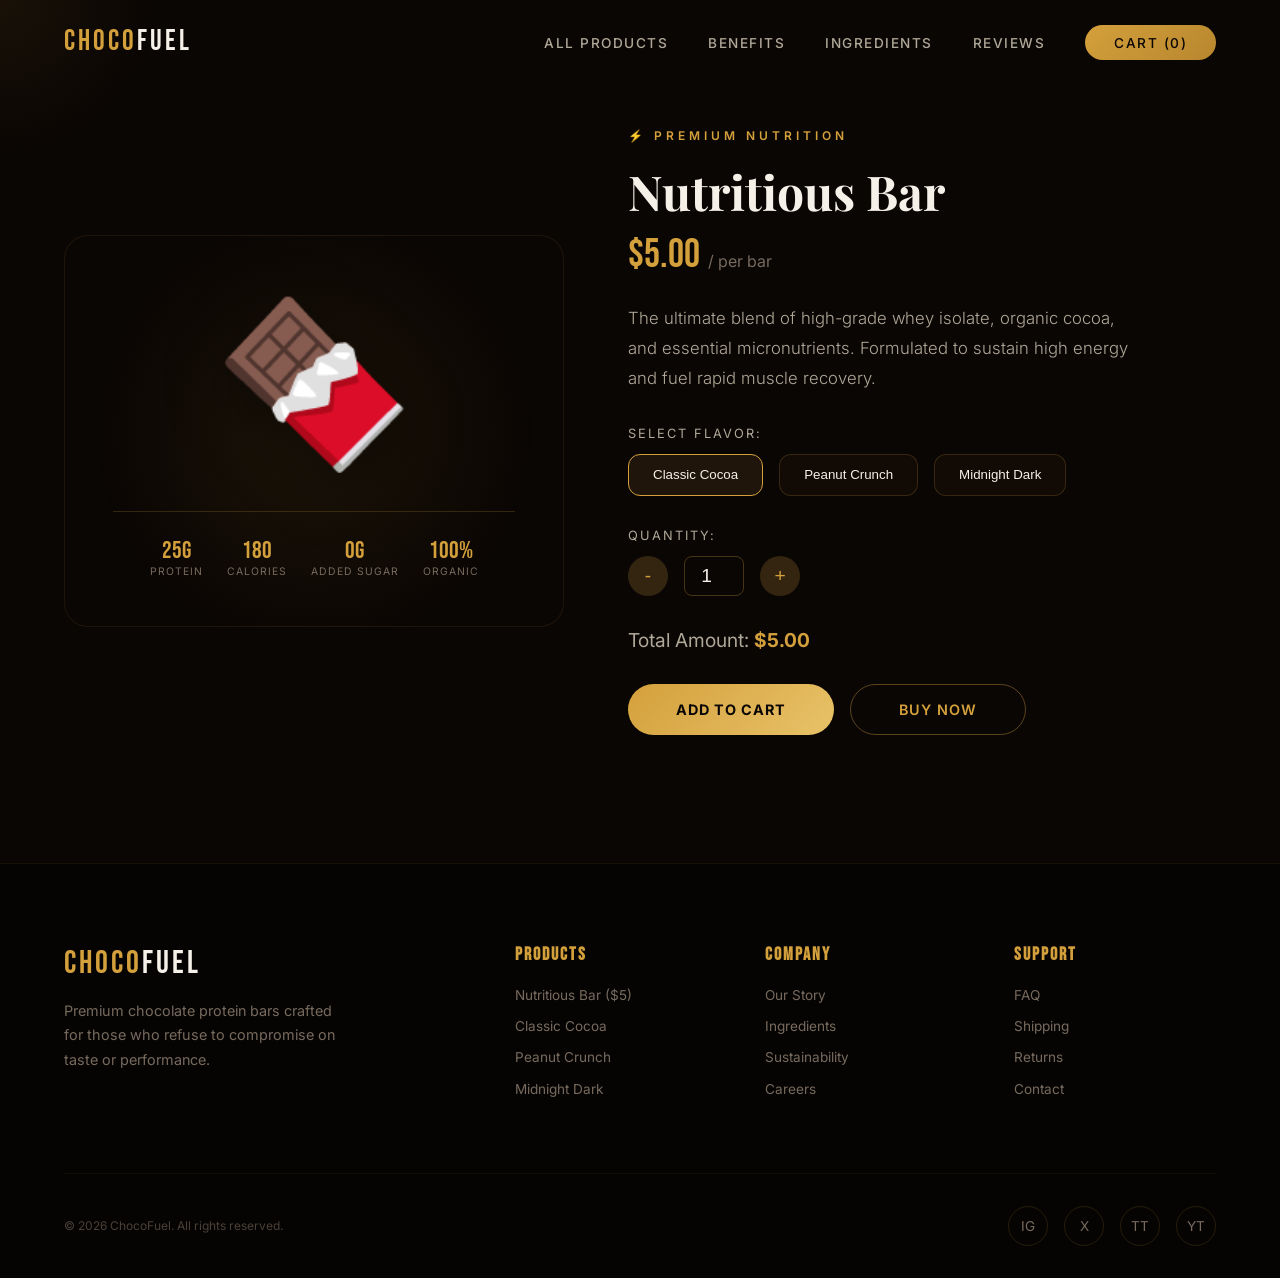
==== commit cf6a4599: "Add files via upload" ====
--- a/product.html
+++ b/product.html
@@ -3,315 +3,12 @@
 <head>
   <meta charset="UTF-8">
   <meta name="viewport" content="width=device-width, initial-scale=1.0">
-  <meta name="description" content="Premium Nutritious Bar - 25g protein, zero added sugar. Crafted for peak performance.">
-  <title>Nutritious Bar — Premium Protein | Choco Fuel</title>
+  <title>Nutritious Bar — Buy Now | Choco Fuel</title>
   <link rel="preconnect" href="https://fonts.googleapis.com">
-  <link href="https://fonts.googleapis.com/css2?family=Bebas+Neue&family=Inter:wght@300;400;500;600;700;800;900&family=Playfair+Display:wght@700;900&display=swap" rel="stylesheet">
+  <link href="https://fonts.googleapis.com/css2?family=Bebas+Neue&family=Inter:wght@300;400;500;600;700&family=Playfair+Display:wght@700;900&display=swap" rel="stylesheet">
   <link rel="stylesheet" href="styles.css">
-  <style>
-    /* Product Page Specific Styles */
-    .product-detail-section {
-      padding: 8rem 6rem !important;
-      min-height: 100vh;
-      display: flex;
-      align-items: center;
-    }
-
-    .product-detail-grid {
-      display: grid;
-      grid-template-columns: 1fr 1fr;
-      gap: 8rem;
-      align-items: center;
-      position: relative;
-      z-index: 1;
-    }
-
-    .product-image-container {
-      position: relative;
-      display: flex;
-      flex-direction: column;
-      align-items: center;
-      justify-content: center;
-      min-height: 500px;
-      background: linear-gradient(135deg, rgba(60,35,18,0.8), rgba(30,18,10,0.95));
-      border-radius: 32px;
-      border: 1px solid rgba(212,160,60,0.15);
-      padding: 3rem;
-      box-shadow: 0 30px 100px rgba(0,0,0,0.5);
-      overflow: hidden;
-    }
-
-    .product-image-container::before {
-      content: '';
-      position: absolute;
-      inset: 0;
-      background:
-        radial-gradient(circle at 50% 50%, rgba(212,160,60,0.08), transparent 70%);
-      opacity: 0;
-      animation: imageContainerGlow 8s ease-in-out infinite;
-    }
-
-    @keyframes imageContainerGlow {
-      0%, 100% { opacity: 0; }
-      50% { opacity: 1; }
-    }
-
-    .product-main-emoji {
-      font-size: 12rem;
-      animation: productFloat 4s ease-in-out infinite;
-      filter: drop-shadow(0 20px 60px rgba(212,160,60,0.3));
-      position: relative;
-      z-index: 1;
-      transition: transform 0.6s cubic-bezier(0.16, 1, 0.3, 1);
-    }
-
-    @keyframes productFloat {
-      0%, 100% { transform: translateY(0) rotate(0deg); }
-      25% { transform: translateY(-30px) rotate(90deg); }
-      50% { transform: translateY(0) rotate(180deg); }
-      75% { transform: translateY(-15px) rotate(270deg); }
-    }
-
-    .product-info-panel {
-      display: flex;
-      flex-direction: column;
-      gap: 2rem;
-    }
-
-    .product-info-panel h1 {
-      font-family: 'Playfair Display', serif;
-      font-size: clamp(3rem, 5vw, 4rem);
-      font-weight: 900;
-      color: #f5f0e8;
-      margin-bottom: 1rem;
-      text-shadow: 0 4px 20px rgba(0,0,0,0.3);
-    }
-
-    .product-price-tag {
-      font-family: 'Bebas Neue', sans-serif;
-      font-size: 3rem;
-      color: #d4a03c;
-      font-weight: 700;
-      text-shadow: 0 0 40px rgba(212,160,60,0.3);
-      display: flex;
-      align-items: baseline;
-      gap: 1rem;
-    }
-
-    .product-price-tag span {
-      font-size: 1rem;
-      color: #c4b8a8;
-      text-shadow: none;
-    }
-
-    .flavor-selector {
-      display: flex;
-      flex-direction: column;
-      gap: 1.2rem;
-    }
-
-    .flavor-selector label {
-      font-size: 0.75rem;
-      font-weight: 800;
-      letter-spacing: 3px;
-      text-transform: uppercase;
-      color: #d4a03c;
-      text-shadow: 0 0 20px rgba(212,160,60,0.15);
-    }
-
-    .flavor-options {
-      display: flex;
-      gap: 1.2rem;
-      flex-wrap: wrap;
-    }
-
-    .flavor-btn {
-      padding: 1rem 1.8rem;
-      border: 2px solid rgba(212,160,60,0.3);
-      background: transparent;
-      color: #c4b8a8;
-      border-radius: 50px;
-      font-family: 'Inter', sans-serif;
-      font-size: 0.9rem;
-      font-weight: 600;
-      letter-spacing: 1px;
-      cursor: pointer;
-      transition: all 0.5s cubic-bezier(0.16, 1, 0.3, 1);
-      position: relative;
-      overflow: hidden;
-    }
-
-    .flavor-btn::before {
-      content: '';
-      position: absolute;
-      inset: 0;
-      background: linear-gradient(135deg, rgba(212,160,60,0.2), transparent);
-      opacity: 0;
-      transition: opacity 0.5s;
-    }
-
-    .flavor-btn:hover::before { opacity: 1; }
-    .flavor-btn:hover {
-      border-color: #d4a03c;
-      color: #e8c268;
-      transform: translateY(-4px);
-      box-shadow: 0 15px 40px rgba(212,160,60,0.2);
-    }
-
-    .flavor-btn.active {
-      background: linear-gradient(135deg, rgba(212,160,60,0.25), rgba(232,194,104,0.15));
-      border-color: #d4a03c;
-      color: #e8c268;
-      box-shadow: 0 10px 30px rgba(212,160,60,0.3);
-    }
-
-    .quantity-control {
-      display: flex;
-      align-items: center;
-      gap: 0.8rem;
-      background: rgba(212,160,60,0.05);
-      border: 1px solid rgba(212,160,60,0.12);
-      border-radius: 50px;
-      padding: 0.8rem 1.2rem;
-      width: fit-content;
-    }
-
-    .qty-btn {
-      width: 40px;
-      height: 40px;
-      border: none;
-      background: linear-gradient(135deg, rgba(212,160,60,0.15), rgba(212,160,60,0.05));
-      color: #d4a03c;
-      border-radius: 50%;
-      font-size: 1.2rem;
-      font-weight: 700;
-      cursor: pointer;
-      transition: all 0.4s;
-      display: flex;
-      align-items: center;
-      justify-content: center;
-    }
-
-    .qty-btn:hover {
-      background: linear-gradient(135deg, rgba(212,160,60,0.3), rgba(212,160,60,0.15));
-      transform: scale(1.1);
-      box-shadow: 0 8px 20px rgba(212,160,60,0.2);
-    }
-
-    .qty-input {
-      width: 50px;
-      border: none;
-      background: transparent;
-      color: #e8c268;
-      text-align: center;
-      font-size: 1.1rem;
-      font-weight: 700;
-      font-family: 'Bebas Neue', sans-serif;
-    }
-
-    .qty-input::-webkit-outer-spin-button,
-    .qty-input::-webkit-inner-spin-button {
-      -webkit-appearance: none;
-      margin: 0;
-    }
-
-    .total-price-display {
-      font-size: 1.15rem;
-      color: #c4b8a8;
-      background: rgba(212,160,60,0.05);
-      border-radius: 16px;
-      padding: 1.5rem;
-      border: 1px solid rgba(212,160,60,0.12);
-      font-weight: 500;
-    }
-
-    .total-price-display strong {
-      color: #e8c268;
-      font-family: 'Bebas Neue', sans-serif;
-      font-size: 1.4rem;
-      text-shadow: 0 0 20px rgba(232,194,104,0.3);
-    }
-
-    .product-actions {
-      display: flex;
-      gap: 1.2rem;
-      flex-wrap: wrap;
-    }
-
-    .product-actions .btn-primary {
-      flex: 1;
-      min-width: 200px;
-    }
-
-    .product-actions .btn-secondary {
-      flex: 1;
-      min-width: 200px;
-    }
-
-    .card-stats {
-      display: grid;
-      grid-template-columns: repeat(2, 1fr);
-      gap: 1.5rem;
-      margin-top: 2rem;
-      padding-top: 2rem;
-    }
-
-    @media (max-width: 900px) {
-      .product-detail-grid {
-        grid-template-columns: 1fr;
-        gap: 4rem;
-      }
-
-      .product-image-container {
-        min-height: 350px;
-      }
-
-      .product-main-emoji {
-        font-size: 8rem;
-      }
-
-      .product-detail-section {
-        padding: 5rem 3rem !important;
-      }
-
-      .product-info-panel h1 {
-        font-size: 2.5rem;
-      }
-    }
-
-    @media (max-width: 600px) {
-      .product-detail-section {
-        padding: 3rem 1.5rem !important;
-      }
-
-      .product-image-container {
-        min-height: 300px;
-        padding: 2rem;
-      }
-
-      .product-main-emoji {
-        font-size: 6rem;
-      }
-
-      .product-price-tag {
-        font-size: 2rem;
-      }
-
-      .product-actions {
-        flex-direction: column;
-      }
-
-      .flavor-options {
-        flex-direction: column;
-      }
-
-      .flavor-btn {
-        width: 100%;
-      }
-    }
-  </style>
 </head>
-<body style="opacity: 0;">
+<body>
 
   <!-- Cursor Glow -->
   <div class="cursor-glow" id="cursorGlow"></div>
@@ -336,9 +33,9 @@
     <div class="product-detail-grid">
 
       <!-- Product Visual Showcase -->
-      <div class="product-image-container reveal-scale">
+      <div class="product-image-container">
         <div class="product-main-emoji" id="productEmoji">🍫</div>
-        <div class="card-stats">
+        <div class="card-stats" style="width: 100%; border-top: 1px solid rgba(212,160,60,0.2); margin-top: 2rem;">
           <div class="stat"><div class="stat-val">25g</div><div class="stat-label">Protein</div></div>
           <div class="stat"><div class="stat-val">180</div><div class="stat-label">Calories</div></div>
           <div class="stat"><div class="stat-val">0g</div><div class="stat-label">Added Sugar</div></div>
@@ -347,22 +44,22 @@
       </div>
 
       <!-- Product Order Controls -->
-      <div class="product-info-panel reveal-right">
-        <div class="section-label">⚡ PREMIUM NUTRITION</div>
+      <div class="product-info-panel">
+        <div class="section-label">⚡ Premium Nutrition</div>
         <h1>Nutritious Bar</h1>
 
         <div class="product-price-tag">
           $5.00 <span>/ per bar</span>
         </div>
 
-        <p class="section-desc" style="margin-bottom: 2.5rem; font-size: 1.05rem;">
+        <p class="section-desc" style="margin-bottom: 2rem;">
           The ultimate blend of high-grade whey isolate, organic cocoa, and essential micronutrients.
-          Formulated to sustain high energy and fuel rapid muscle recovery. Maximum performance, zero compromise.
+          Formulated to sustain high energy and fuel rapid muscle recovery.
         </p>
 
         <!-- Flavor Picker -->
         <div class="flavor-selector">
-          <label>SELECT FLAVOR:</label>
+          <label>Select Flavor:</label>
           <div class="flavor-options">
             <button class="flavor-btn active" data-emoji="🍫">Classic Cocoa</button>
             <button class="flavor-btn" data-emoji="🥜">Peanut Crunch</button>
@@ -371,13 +68,11 @@
         </div>
 
         <!-- Quantity & Pricing -->
-        <div>
-          <label style="display:block; font-size:0.75rem; letter-spacing:3px; text-transform:uppercase; color:#d4a03c; margin-bottom:1rem; font-weight: 800; text-shadow: 0 0 15px rgba(212,160,60,0.2);">Quantity:</label>
-          <div class="quantity-control">
-            <button class="qty-btn" id="qtyMinus">−</button>
-            <input type="number" id="productQty" class="qty-input" value="1" min="1" max="99">
-            <button class="qty-btn" id="qtyPlus">+</button>
-          </div>
+        <label style="display:block; font-size:0.8rem; letter-spacing:2px; text-transform:uppercase; color:#b0a898; margin-bottom:0.8rem;">Quantity:</label>
+        <div class="quantity-control">
+          <button class="qty-btn" id="qtyMinus">-</button>
+          <input type="number" id="productQty" class="qty-input" value="1" min="1" max="99">
+          <button class="qty-btn" id="qtyPlus">+</button>
         </div>
 
         <!-- Total Price -->
@@ -386,9 +81,9 @@
         </div>
 
         <!-- Action Buttons -->
-        <div class="product-actions">
-          <button class="btn-primary" id="addToCartBtn">Add to Cart</button>
-          <button class="btn-secondary" id="buyNowBtn">Buy Now</button>
+        <div style="display: flex; gap: 1rem; flex-wrap: wrap;">
+          <button class="btn-primary" id="addToCartBtn" onclick="alert('Added to cart! Total: ' + document.getElementById('totalPrice').innerText)">Add to Cart</button>
+          <button class="btn-secondary" onclick="alert('Proceeding to Checkout with total: ' + document.getElementById('totalPrice').innerText)">Buy Now</button>
         </div>
       </div>
 
@@ -400,10 +95,10 @@
     <div class="footer-grid">
       <div class="footer-brand">
         <a href="index.html" class="logo">CHOCO<span>FUEL</span></a>
-        <p>Premium chocolate protein bars crafted for those who refuse to compromise on taste or performance. Fuel your power.</p>
+        <p>Premium chocolate protein bars crafted for those who refuse to compromise on taste or performance.</p>
       </div>
       <div class="footer-col">
-        <h4>PRODUCTS</h4>
+        <h4>Products</h4>
         <ul>
           <li><a href="product.html">Nutritious Bar ($5)</a></li>
           <li><a href="product.html">Classic Cocoa</a></li>
@@ -412,16 +107,16 @@
         </ul>
       </div>
       <div class="footer-col">
-        <h4>COMPANY</h4>
+        <h4>Company</h4>
         <ul>
-          <li><a href="index.html">Our Story</a></li>
+          <li><a href="index.html#story">Our Story</a></li>
           <li><a href="index.html#ingredients">Ingredients</a></li>
           <li><a href="#">Sustainability</a></li>
           <li><a href="#">Careers</a></li>
         </ul>
       </div>
       <div class="footer-col">
-        <h4>SUPPORT</h4>
+        <h4>Support</h4>
         <ul>
           <li><a href="#">FAQ</a></li>
           <li><a href="#">Shipping</a></li>
@@ -431,7 +126,7 @@
       </div>
     </div>
     <div class="footer-bottom">
-      <p>&copy; 2026 ChocoFuel. All rights reserved. Made with 🍫 and 💪</p>
+      <p>&copy; 2026 ChocoFuel. All rights reserved.</p>
       <div class="social-links">
         <a href="#" title="Instagram">IG</a>
         <a href="#" title="Twitter">X</a>
--- a/styles.css
+++ b/styles.css
@@ -1,1773 +1,1018 @@
-/* ══════════════════════════════════════════════════════════════
-   CHOCO FUEL — ULTRA PREMIUM SCROLL WEBSITE
-   1000x Better Design with Advanced Features & Immersive Experience
-   ══════════════════════════════════════════════════════════════ */
-
 /* ── Reset & Base ─────────────────────────── */
-*, *::before, *::after {
-  margin: 0;
-  padding: 0;
-  box-sizing: border-box;
-}
-
-html {
-  scroll-behavior: smooth;
-  overflow-x: hidden;
-  scrollbar-width: thin;
-  scrollbar-color: #d4a03c rgba(212,160,60,0.1);
-}
-
-html::-webkit-scrollbar { width: 10px; }
-html::-webkit-scrollbar-track {
-  background: rgba(10,6,4,0.8);
-  border-left: 1px solid rgba(212,160,60,0.1);
-}
-html::-webkit-scrollbar-thumb {
-  background: linear-gradient(180deg, #d4a03c, #e8c268, #d4a03c);
-  border-radius: 10px;
-  border: 2px solid rgba(10,6,4,0.5);
-  box-shadow: 0 0 10px rgba(212,160,60,0.4);
-}
-html::-webkit-scrollbar-thumb:hover {
-  background: linear-gradient(180deg, #e8c268, #f5d76e, #e8c268);
-  box-shadow: 0 0 20px rgba(212,160,60,0.6);
-}
-
+*, *::before, *::after { margin: 0; padding: 0; box-sizing: border-box; }
+html { scroll-behavior: smooth; overflow-x: hidden; }
 body {
-  font-family: 'Inter', -apple-system, BlinkMacSystemFont, 'Segoe UI', sans-serif;
+  font-family: 'Inter', sans-serif;
   background: #0a0604;
   color: #f5f0e8;
   overflow-x: hidden;
   cursor: default;
-  position: relative;
-  line-height: 1.6;
-  -webkit-font-smoothing: antialiased;
-  -moz-osx-font-smoothing: grayscale;
-}
-
-/* ── Enhanced selection ──────────────────────── */
-::selection {
-  background: linear-gradient(135deg, #d4a03c, #e8c268);
-  color: #0a0604;
-  text-shadow: none;
-}
-::-moz-selection {
-  background: linear-gradient(135deg, #d4a03c, #e8c268);
-  color: #0a0604;
-}
-
-/* ── Animated Background Gradient ──────────────── */
-body::before {
-  content: '';
-  position: fixed;
-  top: 0;
-  left: 0;
-  right: 0;
-  bottom: 0;
-  background:
-    radial-gradient(ellipse at 10% 20%, rgba(80,40,10,0.15) 0%, transparent 50%),
-    radial-gradient(ellipse at 90% 30%, rgba(212,160,60,0.08) 0%, transparent 40%),
-    radial-gradient(ellipse at 50% 80%, rgba(60,30,10,0.2) 0%, transparent 50%);
-  z-index: -1;
-  opacity: 0.6;
-  animation: bgPulse 20s ease-in-out infinite;
-}
-@keyframes bgPulse {
-  0%, 100% { opacity: 0.6; transform: scale(1); }
-  50% { opacity: 0.8; transform: scale(1.05); }
-}
-
-/* ── Custom Cursor Glow (Ultra Enhanced) ────── */
+}
+
+/* ── Custom Cursor Glow ────────────────────── */
 .cursor-glow {
   position: fixed;
-  width: 500px;
-  height: 500px;
+  width: 320px; height: 320px;
   border-radius: 50%;
-  background: radial-gradient(
-    circle,
-    rgba(212,160,60,0.15) 0%,
-    rgba(212,160,60,0.08) 20%,
-    rgba(232,194,104,0.05) 40%,
-    transparent 70%
-  );
+  background: radial-gradient(circle, rgba(212,160,60,0.08) 0%, transparent 70%);
   pointer-events: none;
   z-index: 9999;
   transform: translate(-50%, -50%);
-  filter: blur(60px);
-  mix-blend-mode: screen;
-  transition: width 0.3s, height 0.3s;
-}
-
-/* ── Scroll Progress (Advanced) ────────────── */
+  transition: transform 0.08s ease-out;
+}
+
+/* ── Scroll Progress ──────────────────────── */
 .scroll-progress {
-  position: fixed;
-  top: 0;
-  left: 0;
-  height: 5px;
-  background: linear-gradient(90deg,
-    #b8862e 0%,
-    #d4a03c 15%,
-    #e8c268 30%,
-    #f5d76e 50%,
-    #e8c268 70%,
-    #d4a03c 85%,
-    #b8862e 100%
-  );
-  background-size: 200% 100%;
+  position: fixed; top: 0; left: 0;
+  height: 3px; background: linear-gradient(90deg, #d4a03c, #e8c268, #d4a03c);
   z-index: 10000;
   transform-origin: left;
   transform: scaleX(0);
-  box-shadow: 0 0 40px rgba(212,160,60,0.8), 0 0 20px rgba(232,194,104,0.6);
-  animation: progressShimmer 3s ease infinite;
-}
-@keyframes progressShimmer {
-  0%, 100% { background-position: 0% center; filter: brightness(1); }
-  50% { background-position: 100% center; filter: brightness(1.3); }
-}
-
-/* ── Navigation (Premium Enhanced) ────────── */
+}
+
+/* ── Navigation ───────────────────────────── */
 nav {
-  position: fixed;
-  top: 0;
-  left: 0;
-  right: 0;
-  display: flex;
-  justify-content: space-between;
-  align-items: center;
-  padding: 2rem 6rem;
+  position: fixed; top: 0; left: 0; right: 0;
+  display: flex; justify-content: space-between; align-items: center;
+  padding: 1.5rem 4rem;
   z-index: 1000;
-  transition: all 0.6s cubic-bezier(0.16, 1, 0.3, 1);
-  backdrop-filter: none;
-  background: transparent;
-}
-nav::after {
-  content: '';
-  position: absolute;
-  bottom: 0;
-  left: 0;
-  right: 0;
-  height: 1px;
-  background: linear-gradient(90deg, transparent, rgba(212,160,60,0.3), transparent);
-  opacity: 0;
-  transition: opacity 0.6s;
+  transition: background 0.4s, box-shadow 0.4s, padding 0.4s;
 }
 nav.scrolled {
-  background: rgba(10,6,4,0.85);
-  backdrop-filter: blur(30px) saturate(150%);
-  box-shadow: 0 10px 80px rgba(0,0,0,0.6), 0 0 60px rgba(212,160,60,0.08);
-  padding: 1.3rem 6rem;
-  border-bottom: 1px solid rgba(212,160,60,0.12);
-}
-nav.scrolled::after { opacity: 1; }
-
+  background: rgba(10,6,4,0.92);
+  backdrop-filter: blur(16px);
+  box-shadow: 0 2px 40px rgba(0,0,0,0.4);
+  padding: 1rem 4rem;
+}
 .logo {
   font-family: 'Bebas Neue', sans-serif;
-  font-size: 2.2rem;
-  letter-spacing: 5px;
+  font-size: 1.8rem; letter-spacing: 3px;
   color: #d4a03c;
   text-decoration: none;
-  font-weight: 700;
-  transition: all 0.5s cubic-bezier(0.16, 1, 0.3, 1);
-  display: flex;
-  align-items: center;
-  gap: 0.5rem;
-  position: relative;
-}
-.logo::before {
-  content: '';
+}
+.logo span { color: #f5f0e8; }
+.nav-links { display: flex; gap: 2.5rem; list-style: none; }
+.nav-links a {
+  color: #b0a898; text-decoration: none;
+  font-size: 0.85rem; font-weight: 500;
+  letter-spacing: 1.5px; text-transform: uppercase;
+  transition: color 0.3s;
+  position: relative;
+}
+.nav-links a::after {
+  content: ''; position: absolute;
+  bottom: -4px; left: 0; width: 0; height: 2px;
+  background: #d4a03c;
+  transition: width 0.3s ease;
+}
+.nav-links a:hover { color: #d4a03c; }
+.nav-links a:hover::after { width: 100%; }
+.nav-cta {
+  background: linear-gradient(135deg, #d4a03c, #b8862e);
+  color: #0a0604 !important; padding: 0.6rem 1.8rem;
+  border-radius: 50px; font-weight: 700;
+  transition: transform 0.3s, box-shadow 0.3s;
+}
+.nav-cta:hover { transform: scale(1.05); box-shadow: 0 0 30px rgba(212,160,60,0.3); }
+.nav-cta::after { display: none !important; }
+
+/* ── Hero Section ─────────────────────────── */
+.hero {
+  position: relative;
+  min-height: 100vh;
+  display: flex; align-items: center; justify-content: center;
+  text-align: center;
+  overflow: hidden;
+}
+.hero-bg {
+  position: absolute; inset: 0;
+  background:
+    radial-gradient(ellipse at 20% 50%, rgba(80,40,10,0.4) 0%, transparent 60%),
+    radial-gradient(ellipse at 80% 50%, rgba(212,160,60,0.15) 0%, transparent 50%),
+    radial-gradient(ellipse at 50% 100%, rgba(60,30,10,0.6) 0%, transparent 60%);
+}
+
+/* Floating chocolate particles */
+.particle {
   position: absolute;
-  inset: -5px;
-  background: radial-gradient(circle at center, rgba(212,160,60,0.15), transparent 70%);
-  opacity: 0;
-  transition: opacity 0.5s;
-  z-index: -1;
-  border-radius: 10px;
-}
-.logo:hover::before { opacity: 1; }
-.logo:hover {
-  transform: scale(1.08);
-  text-shadow: 0 0 30px rgba(212,160,60,0.6), 0 0 60px rgba(212,160,60,0.3);
-  letter-spacing: 6px;
-}
-.logo span {
-  color: #f5f0e8;
-  transition: all 0.5s;
-}
-.logo:hover span { color: #e8c268; }
-
-.nav-links {
-  display: flex;
-  gap: 4rem;
-  list-style: none;
-}
-.nav-links a {
-  color: #b0a898;
-  text-decoration: none;
-  font-size: 0.8rem;
-  font-weight: 600;
-  letter-spacing: 2.5px;
-  text-transform: uppercase;
-  transition: all 0.4s cubic-bezier(0.16, 1, 0.3, 1);
-  position: relative;
-  padding: 0.5rem 0;
-}
-.nav-links a::before {
-  content: '';
+  border-radius: 50%;
+  background: rgba(212,160,60,0.15);
+  animation: floatParticle 8s ease-in-out infinite;
+}
+@keyframes floatParticle {
+  0%, 100% { transform: translateY(0) rotate(0deg); opacity: 0.3; }
+  50% { transform: translateY(-80px) rotate(180deg); opacity: 0.7; }
+}
+
+.hero-content {
+  position: relative; z-index: 2;
+  max-width: 900px; padding: 0 2rem;
+}
+.hero-badge {
+  display: inline-block;
+  padding: 0.5rem 1.5rem;
+  border: 1px solid rgba(212,160,60,0.4);
+  border-radius: 50px;
+  font-size: 0.75rem; font-weight: 600;
+  letter-spacing: 3px; text-transform: uppercase;
+  color: #d4a03c;
+  margin-bottom: 2rem;
+  opacity: 0; transform: translateY(30px);
+  animation: fadeUp 1s 0.3s ease forwards;
+}
+.hero h1 {
+  font-family: 'Playfair Display', serif;
+  font-size: clamp(3.5rem, 8vw, 8rem);
+  font-weight: 900;
+  line-height: 0.95;
+  margin-bottom: 1.5rem;
+  opacity: 0; transform: translateY(50px);
+  animation: fadeUp 1s 0.5s ease forwards;
+}
+.hero h1 .gold { color: #d4a03c; }
+.hero h1 .outline {
+  -webkit-text-stroke: 2px #d4a03c;
+  color: transparent;
+}
+.hero-sub {
+  font-size: 1.15rem; color: #b0a898;
+  max-width: 500px; margin: 0 auto 2.5rem;
+  line-height: 1.7; font-weight: 300;
+  opacity: 0; transform: translateY(30px);
+  animation: fadeUp 1s 0.7s ease forwards;
+}
+.hero-buttons {
+  display: flex; gap: 1rem;
+  justify-content: center; flex-wrap: wrap;
+  opacity: 0; transform: translateY(30px);
+  animation: fadeUp 1s 0.9s ease forwards;
+}
+.btn-primary {
+  background: linear-gradient(135deg, #d4a03c, #e8c268);
+  color: #0a0604; padding: 1rem 3rem;
+  border: none; border-radius: 50px;
+  font-family: 'Inter', sans-serif;
+  font-size: 0.9rem; font-weight: 700;
+  letter-spacing: 1px; text-transform: uppercase;
+  cursor: pointer;
+  transition: transform 0.3s, box-shadow 0.3s;
+}
+.btn-primary:hover {
+  transform: translateY(-3px) scale(1.03);
+  box-shadow: 0 10px 40px rgba(212,160,60,0.35);
+}
+.btn-secondary {
+  background: transparent;
+  border: 1px solid rgba(212,160,60,0.4);
+  color: #d4a03c; padding: 1rem 3rem;
+  border-radius: 50px;
+  font-family: 'Inter', sans-serif;
+  font-size: 0.9rem; font-weight: 600;
+  letter-spacing: 1px; text-transform: uppercase;
+  cursor: pointer;
+  transition: all 0.3s;
+}
+.btn-secondary:hover {
+  background: rgba(212,160,60,0.1);
+  border-color: #d4a03c;
+}
+
+/* Scroll indicator */
+.scroll-indicator {
+  position: absolute; bottom: 3rem; left: 50%;
+  transform: translateX(-50%);
+  display: flex; flex-direction: column; align-items: center;
+  gap: 0.5rem; z-index: 2;
+  opacity: 0; animation: fadeUp 1s 1.2s ease forwards;
+}
+.scroll-indicator span {
+  font-size: 0.7rem; letter-spacing: 3px;
+  text-transform: uppercase; color: #b0a898;
+}
+.scroll-line {
+  width: 1px; height: 50px;
+  background: linear-gradient(to bottom, #d4a03c, transparent);
+  animation: scrollPulse 2s ease-in-out infinite;
+}
+@keyframes scrollPulse {
+  0%, 100% { opacity: 0.3; transform: scaleY(0.5); }
+  50% { opacity: 1; transform: scaleY(1); }
+}
+
+@keyframes fadeUp {
+  to { opacity: 1; transform: translateY(0); }
+}
+
+/* ── Marquee ───────────────────────────────── */
+.marquee-section {
+  padding: 2rem 0;
+  border-top: 1px solid rgba(212,160,60,0.15);
+  border-bottom: 1px solid rgba(212,160,60,0.15);
+  overflow: hidden;
+}
+.marquee-track {
+  display: flex; gap: 4rem;
+  animation: marquee 20s linear infinite;
+  white-space: nowrap;
+}
+.marquee-item {
+  font-family: 'Bebas Neue', sans-serif;
+  font-size: 1.4rem; letter-spacing: 4px;
+  color: rgba(212,160,60,0.25);
+  display: flex; align-items: center; gap: 2rem;
+}
+.marquee-item .dot {
+  width: 6px; height: 6px;
+  background: #d4a03c; border-radius: 50%;
+}
+@keyframes marquee {
+  from { transform: translateX(0); }
+  to { transform: translateX(-50%); }
+}
+
+/* ── Section Common ───────────────────────── */
+section { position: relative; }
+.section-pad { padding: 8rem 4rem; }
+
+.reveal {
+  opacity: 0; transform: translateY(60px);
+  transition: all 0.9s cubic-bezier(0.16, 1, 0.3, 1);
+}
+.reveal.visible {
+  opacity: 1; transform: translateY(0);
+}
+.reveal-left {
+  opacity: 0; transform: translateX(-80px);
+  transition: all 0.9s cubic-bezier(0.16, 1, 0.3, 1);
+}
+.reveal-left.visible { opacity: 1; transform: translateX(0); }
+.reveal-right {
+  opacity: 0; transform: translateX(80px);
+  transition: all 0.9s cubic-bezier(0.16, 1, 0.3, 1);
+}
+.reveal-right.visible { opacity: 1; transform: translateX(0); }
+.reveal-scale {
+  opacity: 0; transform: scale(0.85);
+  transition: all 0.9s cubic-bezier(0.16, 1, 0.3, 1);
+}
+.reveal-scale.visible { opacity: 1; transform: scale(1); }
+
+.section-label {
+  font-size: 0.75rem; font-weight: 600;
+  letter-spacing: 4px; text-transform: uppercase;
+  color: #d4a03c; margin-bottom: 1rem;
+}
+.section-title {
+  font-family: 'Playfair Display', serif;
+  font-size: clamp(2.5rem, 5vw, 4rem);
+  font-weight: 900; line-height: 1.1;
+  margin-bottom: 1.5rem;
+}
+.section-desc {
+  font-size: 1.05rem; color: #b0a898;
+  line-height: 1.8; max-width: 500px; font-weight: 300;
+}
+
+/* ── Product Showcase (3D Cards) ──────────── */
+.product-section {
+  background:
+    radial-gradient(ellipse at 30% 70%, rgba(60,30,10,0.3) 0%, transparent 50%),
+    radial-gradient(ellipse at 70% 30%, rgba(212,160,60,0.08) 0%, transparent 50%);
+  position: relative;
+}
+
+/* Floating rotating product images */
+.floating-product-img {
   position: absolute;
-  top: 50%;
-  left: 50%;
-  width: 0;
-  height: 0;
-  background: radial-gradient(circle, rgba(212,160,60,0.2), transparent);
+  width: 200px;
+  height: 200px;
   border-radius: 50%;
-  transform: translate(-50%, -50%);
-  transition: all 0.4s;
-  z-index: -1;
-}
-.nav-links a::after {
-  content: '';
-  position: absolute;
-  bottom: -2px;
-  left: 0;
-  width: 0;
-  height: 2px;
-  background: linear-gradient(90deg, #d4a03c, #e8c268, #f5d76e);
-  transition: width 0.5s cubic-bezier(0.16, 1, 0.3, 1);
-  box-shadow: 0 0 10px rgba(212,160,60,0.6);
-}
-.nav-links a:hover {
-  color: #e8c268;
-  transform: translateY(-3px);
-  text-shadow: 0 0 20px rgba(212,160,60,0.4);
-}
-.nav-links a:hover::before {
-  width: 150px;
-  height: 150px;
-}
-.nav-links a:hover::after { width: 100%; }
-
-.nav-cta {
-  background: linear-gradient(135deg, #d4a03c, #e8c268, #f5d76e);
-  background-size: 200% 100%;
-  color: #0a0604 !important;
-  padding: 0.9rem 2.5rem;
-  border-radius: 60px;
-  font-weight: 700;
-  font-size: 0.8rem;
-  letter-spacing: 1.5px;
-  transition: all 0.5s cubic-bezier(0.16, 1, 0.3, 1);
-  border: 2px solid transparent;
-  position: relative;
-  overflow: hidden;
-  box-shadow: 0 5px 30px rgba(212,160,60,0.3);
-}
-.nav-cta::before {
-  content: '';
-  position: absolute;
-  inset: -2px;
-  background: linear-gradient(135deg, rgba(255,255,255,0.4), transparent);
-  opacity: 0;
-  transition: opacity 0.4s;
-  border-radius: 60px;
-}
-.nav-cta::after { display: none !important; }
-.nav-cta:hover {
-  transform: translateY(-5px) scale(1.1);
-  box-shadow: 0 20px 60px rgba(212,160,60,0.5), inset 0 0 30px rgba(255,255,255,0.2);
-  background-position: 100% center;
-  letter-spacing: 2px;
-}
-.nav-cta:hover::before { opacity: 1; }
-
-/* ── Hero Section (Ultra Premium) ──────────── */
-.hero {
-  position: relative;
-  min-height: 100vh;
+  background: linear-gradient(135deg, rgba(212,160,60,0.1), rgba(90,53,32,0.2));
   display: flex;
   align-items: center;
   justify-content: center;
-  text-align: center;
-  overflow: hidden;
-  background: linear-gradient(180deg, #0a0604 0%, #120906 50%, #0a0604 100%);
-}
-.hero-bg {
-  position: absolute;
-  inset: 0;
-  background:
-    radial-gradient(ellipse at 15% 40%, rgba(120,60,20,0.25) 0%, transparent 60%),
-    radial-gradient(ellipse at 85% 50%, rgba(212,160,60,0.18) 0%, transparent 50%),
-    radial-gradient(ellipse at 50% 100%, rgba(100,50,15,0.4) 0%, transparent 60%),
-    radial-gradient(ellipse at 50% 0%, rgba(232,194,104,0.1) 0%, transparent 40%);
-  opacity: 0.9;
-  animation: heroBackgroundShift 20s ease-in-out infinite;
-}
-@keyframes heroBackgroundShift {
-  0%, 100% { opacity: 0.9; transform: scale(1) rotate(0deg); }
-  50% { opacity: 1; transform: scale(1.1) rotate(2deg); }
-}
-
-/* Advanced floating particles */
-.particle {
-  position: absolute;
-  border-radius: 50%;
-  background: radial-gradient(circle, rgba(212,160,60,0.25), rgba(232,194,104,0.15));
-  animation: floatParticle 8s ease-in-out infinite;
-  filter: blur(1px);
-  box-shadow: 0 0 20px rgba(212,160,60,0.3);
-}
-@keyframes floatParticle {
+  font-size: 5rem;
+  animation: floatRotate 8s ease-in-out infinite;
+  box-shadow: 0 20px 60px rgba(0,0,0,0.4);
+  z-index: 0;
+}
+.floating-product-img:nth-child(1) {
+  top: 10%;
+  right: 5%;
+  animation-delay: 0s;
+}
+.floating-product-img:nth-child(2) {
+  bottom: 15%;
+  left: 3%;
+  animation-delay: 2s;
+  animation-duration: 10s;
+}
+@keyframes floatRotate {
   0%, 100% {
     transform: translateY(0) rotate(0deg) scale(1);
-    opacity: 0.3;
-  }
-  25% {
-    transform: translateY(-40px) rotate(90deg) scale(1.2);
     opacity: 0.6;
   }
   50% {
-    transform: translateY(-120px) rotate(180deg) scale(0.8);
+    transform: translateY(-30px) rotate(180deg) scale(1.1);
     opacity: 0.9;
   }
-  75% {
-    transform: translateY(-60px) rotate(270deg) scale(1.1);
-    opacity: 0.5;
-  }
-}
-
-.hero-content {
-  position: relative;
-  z-index: 2;
-  max-width: 1000px;
-  padding: 0 3rem;
-}
-.hero-badge {
-  display: inline-block;
-  padding: 0.9rem 2.5rem;
-  border: 2px solid rgba(212,160,60,0.6);
-  border-radius: 60px;
-  font-size: 0.7rem;
-  font-weight: 800;
-  letter-spacing: 4px;
-  text-transform: uppercase;
-  color: #e8c268;
-  margin-bottom: 3rem;
-  background: linear-gradient(135deg, rgba(212,160,60,0.12), rgba(90,53,32,0.15));
-  backdrop-filter: blur(15px);
-  opacity: 0;
-  transform: translateY(40px);
-  animation: fadeUp 1.2s 0.3s cubic-bezier(0.16, 1, 0.3, 1) forwards;
-  box-shadow: 0 10px 40px rgba(212,160,60,0.2), inset 0 1px 0 rgba(255,255,255,0.1);
-  position: relative;
-  overflow: hidden;
-}
-.hero-badge::before {
-  content: '';
-  position: absolute;
-  inset: 0;
-  background: linear-gradient(90deg, transparent, rgba(255,255,255,0.15), transparent);
-  transform: translateX(-100%);
-  animation: badgeShine 3s ease-in-out infinite;
-}
-@keyframes badgeShine {
-  0%, 100% { transform: translateX(-100%); }
-  50% { transform: translateX(100%); }
-}
-
-.hero h1 {
-  font-family: 'Playfair Display', serif;
-  font-size: clamp(4.5rem, 11vw, 10rem);
-  font-weight: 900;
-  line-height: 0.92;
-  margin-bottom: 2.5rem;
-  opacity: 0;
-  transform: translateY(80px);
-  animation: fadeUp 1.2s 0.6s cubic-bezier(0.16, 1, 0.3, 1) forwards;
-  letter-spacing: -3px;
-  text-shadow: 0 5px 30px rgba(0,0,0,0.5);
-}
-.hero h1 .gold {
-  color: #d4a03c;
-  text-shadow: 0 0 60px rgba(212,160,60,0.4), 0 5px 30px rgba(0,0,0,0.5);
-  display: inline-block;
-  animation: goldGlow 3s ease-in-out infinite;
-}
-@keyframes goldGlow {
-  0%, 100% { text-shadow: 0 0 60px rgba(212,160,60,0.4), 0 5px 30px rgba(0,0,0,0.5); }
-  50% { text-shadow: 0 0 80px rgba(212,160,60,0.6), 0 0 120px rgba(232,194,104,0.3), 0 5px 30px rgba(0,0,0,0.5); }
-}
-.hero h1 .outline {
-  -webkit-text-stroke: 3px #d4a03c;
-  color: transparent;
-  text-shadow: none;
-  filter: drop-shadow(0 0 20px rgba(212,160,60,0.3));
-}
-.hero-sub {
-  font-size: 1.3rem;
-  color: #c4b8a8;
-  max-width: 600px;
-  margin: 0 auto 3.5rem;
-  line-height: 1.9;
-  font-weight: 300;
-  opacity: 0;
-  transform: translateY(40px);
-  animation: fadeUp 1.2s 0.9s cubic-bezier(0.16, 1, 0.3, 1) forwards;
-  letter-spacing: 0.5px;
-}
-.hero-buttons {
-  display: flex;
-  gap: 2rem;
-  justify-content: center;
-  flex-wrap: wrap;
-  opacity: 0;
-  transform: translateY(40px);
-  animation: fadeUp 1.2s 1.2s cubic-bezier(0.16, 1, 0.3, 1) forwards;
-}
-
-.btn-primary {
-  background: linear-gradient(135deg, #d4a03c, #e8c268, #f5d76e);
-  background-size: 200% 100%;
-  color: #0a0604;
-  padding: 1.4rem 4rem;
-  border: none;
-  border-radius: 70px;
-  font-family: 'Inter', sans-serif;
-  font-size: 1rem;
-  font-weight: 800;
-  letter-spacing: 2px;
-  text-transform: uppercase;
-  cursor: pointer;
-  transition: all 0.5s cubic-bezier(0.16, 1, 0.3, 1);
-  position: relative;
-  overflow: hidden;
-  box-shadow: 0 15px 50px rgba(212,160,60,0.35), 0 5px 20px rgba(0,0,0,0.3);
-}
-.btn-primary::before {
-  content: '';
-  position: absolute;
-  inset: -3px;
-  background: linear-gradient(135deg, rgba(255,255,255,0.3), transparent, rgba(255,255,255,0.2));
-  border-radius: 70px;
-  opacity: 0;
-  transition: opacity 0.5s;
-  z-index: -1;
-}
-.btn-primary::after {
-  content: '';
-  position: absolute;
-  top: 50%;
-  left: 50%;
-  width: 0;
-  height: 0;
-  background: radial-gradient(circle, rgba(255,255,255,0.4), transparent);
-  border-radius: 50%;
-  transform: translate(-50%, -50%);
-  transition: all 0.6s;
-}
-.btn-primary:hover {
-  transform: translateY(-8px) scale(1.08);
-  box-shadow: 0 25px 80px rgba(212,160,60,0.5), 0 0 60px rgba(232,194,104,0.3);
-  background-position: 100% center;
-  letter-spacing: 2.5px;
-}
-.btn-primary:hover::before { opacity: 1; }
-.btn-primary:hover::after {
-  width: 300px;
-  height: 300px;
-  opacity: 0;
-}
-
-.btn-secondary {
-  background: transparent;
-  border: 2px solid rgba(212,160,60,0.5);
-  color: #e8c268;
-  padding: 1.3rem 3.8rem;
-  border-radius: 70px;
-  font-family: 'Inter', sans-serif;
-  font-size: 1rem;
-  font-weight: 700;
-  letter-spacing: 2px;
-  text-transform: uppercase;
-  cursor: pointer;
-  transition: all 0.5s cubic-bezier(0.16, 1, 0.3, 1);
-  position: relative;
-  overflow: hidden;
-  box-shadow: 0 10px 30px rgba(0,0,0,0.2);
-}
-.btn-secondary::before {
-  content: '';
-  position: absolute;
-  inset: 0;
-  background: linear-gradient(135deg, rgba(212,160,60,0.15), rgba(232,194,104,0.1));
-  transform: scaleX(0);
-  transform-origin: left;
-  transition: transform 0.5s cubic-bezier(0.16, 1, 0.3, 1);
-  z-index: -1;
-}
-.btn-secondary:hover::before { transform: scaleX(1); }
-.btn-secondary:hover {
-  color: #f5f0e8;
-  border-color: #e8c268;
-  transform: translateY(-8px);
-  box-shadow: 0 20px 60px rgba(212,160,60,0.25), inset 0 0 30px rgba(212,160,60,0.1);
-}
-
-/* Scroll indicator (enhanced) */
-.scroll-indicator {
-  position: absolute;
-  bottom: 5rem;
-  left: 50%;
-  transform: translateX(-50%);
-  display: flex;
-  flex-direction: column;
-  align-items: center;
-  gap: 1rem;
-  z-index: 2;
-  opacity: 0;
-  animation: fadeUp 1.2s 1.5s cubic-bezier(0.16, 1, 0.3, 1) forwards;
-}
-.scroll-indicator span {
-  font-size: 0.65rem;
-  letter-spacing: 4px;
-  text-transform: uppercase;
-  color: #c4b8a8;
-  font-weight: 700;
-  text-shadow: 0 0 10px rgba(212,160,60,0.2);
-}
-.scroll-line {
-  width: 2px;
-  height: 70px;
-  background: linear-gradient(to bottom, #d4a03c, #e8c268, transparent);
-  animation: scrollPulse 3s ease-in-out infinite;
-  box-shadow: 0 0 10px rgba(212,160,60,0.5);
-  position: relative;
-}
-.scroll-line::after {
-  content: '';
-  position: absolute;
-  top: 0;
-  left: 50%;
-  transform: translateX(-50%);
-  width: 6px;
-  height: 6px;
-  background: #e8c268;
-  border-radius: 50%;
-  box-shadow: 0 0 15px rgba(232,194,104,0.8);
-  animation: scrollDot 3s ease-in-out infinite;
-}
-@keyframes scrollPulse {
-  0%, 100% { opacity: 0.4; transform: scaleY(0.6); }
-  50% { opacity: 1; transform: scaleY(1); }
-}
-@keyframes scrollDot {
-  0% { top: 0; opacity: 0; }
-  50% { opacity: 1; }
-  100% { top: 100%; opacity: 0; }
-}
-
-@keyframes fadeUp {
-  to { opacity: 1; transform: translateY(0); }
-}
-
-/* ── Marquee (Enhanced) ────────────────────── */
-.marquee-section {
-  padding: 3rem 0;
-  border-top: 1px solid rgba(212,160,60,0.25);
-  border-bottom: 1px solid rgba(212,160,60,0.25);
-  overflow: hidden;
-  background: linear-gradient(90deg,
-    rgba(212,160,60,0.04) 0%,
-    transparent 20%,
-    transparent 80%,
-    rgba(212,160,60,0.04) 100%
-  );
-  position: relative;
-}
-.marquee-section::before {
-  content: '';
-  position: absolute;
-  inset: 0;
-  background: linear-gradient(90deg, transparent, rgba(212,160,60,0.05), transparent);
-  animation: marqueeGlow 5s ease-in-out infinite;
-}
-@keyframes marqueeGlow {
-  0%, 100% { opacity: 0; }
-  50% { opacity: 1; }
-}
-.marquee-track {
-  display: flex;
-  gap: 6rem;
-  animation: marquee 30s linear infinite;
-  white-space: nowrap;
-}
-.marquee-item {
-  font-family: 'Bebas Neue', sans-serif;
-  font-size: 1.8rem;
-  letter-spacing: 5px;
-  color: rgba(212,160,60,0.35);
-  display: flex;
-  align-items: center;
-  gap: 3rem;
-  font-weight: 700;
-  text-shadow: 0 0 20px rgba(212,160,60,0.15);
-}
-.marquee-item .dot {
-  width: 10px;
-  height: 10px;
-  background: radial-gradient(circle, #d4a03c, #b8862e);
-  border-radius: 50%;
-  box-shadow: 0 0 15px rgba(212,160,60,0.6);
-  animation: dotPulse 2s ease-in-out infinite;
-}
-@keyframes dotPulse {
-  0%, 100% { transform: scale(1); opacity: 0.6; }
-  50% { transform: scale(1.3); opacity: 1; }
-}
-@keyframes marquee {
-  from { transform: translateX(0); }
-  to { transform: translateX(-50%); }
-}
-
-/* ── Section Common (Enhanced) ─────────────── */
-section {
-  position: relative;
-  isolation: isolate;
-}
-.section-pad { padding: 12rem 6rem; }
-
-.reveal {
-  opacity: 0;
-  transform: translateY(100px);
-  transition: all 1.2s cubic-bezier(0.16, 1, 0.3, 1);
-}
-.reveal.visible {
-  opacity: 1;
-  transform: translateY(0);
-}
-.reveal-left {
-  opacity: 0;
-  transform: translateX(-120px);
-  transition: all 1.2s cubic-bezier(0.16, 1, 0.3, 1);
-}
-.reveal-left.visible {
-  opacity: 1;
-  transform: translateX(0);
-}
-.reveal-right {
-  opacity: 0;
-  transform: translateX(120px);
-  transition: all 1.2s cubic-bezier(0.16, 1, 0.3, 1);
-}
-.reveal-right.visible {
-  opacity: 1;
-  transform: translateX(0);
-}
-.reveal-scale {
-  opacity: 0;
-  transform: scale(0.75) rotate(-5deg);
-  transition: all 1.2s cubic-bezier(0.16, 1, 0.3, 1);
-}
-.reveal-scale.visible {
-  opacity: 1;
-  transform: scale(1) rotate(0deg);
-}
-
-.section-label {
-  font-size: 0.7rem;
-  font-weight: 800;
-  letter-spacing: 5px;
-  text-transform: uppercase;
-  color: #d4a03c;
-  margin-bottom: 1.5rem;
-  text-shadow: 0 0 30px rgba(212,160,60,0.2);
-  position: relative;
-  display: inline-block;
-}
-.section-label::after {
-  content: '';
-  position: absolute;
-  bottom: -8px;
-  left: 0;
-  width: 60%;
-  height: 2px;
-  background: linear-gradient(90deg, #d4a03c, transparent);
-  box-shadow: 0 0 10px rgba(212,160,60,0.5);
-}
-.section-title {
-  font-family: 'Playfair Display', serif;
-  font-size: clamp(3rem, 7vw, 4.5rem);
-  font-weight: 900;
-  line-height: 1.08;
-  margin-bottom: 2.5rem;
-  letter-spacing: -2px;
-  text-shadow: 0 2px 20px rgba(0,0,0,0.3);
-}
-.section-desc {
-  font-size: 1.15rem;
-  color: #c4b8a8;
-  line-height: 1.9;
-  max-width: 600px;
-  font-weight: 300;
-  letter-spacing: 0.4px;
-}
-
-/* ── Product Showcase (Ultra Premium) ───────── */
-.product-section {
-  background:
-    radial-gradient(ellipse at 25% 65%, rgba(80,40,15,0.2) 0%, transparent 55%),
-    radial-gradient(ellipse at 75% 35%, rgba(212,160,60,0.1) 0%, transparent 55%);
-  position: relative;
-}
-
-.floating-product-img {
-  position: absolute;
-  width: 280px;
-  height: 280px;
-  border-radius: 50%;
-  background: linear-gradient(135deg, rgba(212,160,60,0.15), rgba(120,70,35,0.25));
-  display: flex;
-  align-items: center;
-  justify-content: center;
-  font-size: 7rem;
-  animation: floatRotate 12s ease-in-out infinite;
-  box-shadow: 0 40px 120px rgba(0,0,0,0.6), 0 0 80px rgba(212,160,60,0.15);
-  z-index: 0;
-  filter: blur(0.5px);
-}
-.floating-product-img:nth-child(1) {
-  top: 6%;
-  right: 2%;
-  animation-delay: 0s;
-}
-.floating-product-img:nth-child(2) {
-  bottom: 10%;
-  left: 1%;
-  animation-delay: 4s;
-  animation-duration: 14s;
-}
-@keyframes floatRotate {
-  0%, 100% {
-    transform: translateY(0) rotate(0deg) scale(1);
-    opacity: 0.5;
-  }
-  33% {
-    transform: translateY(-50px) rotate(120deg) scale(1.2);
-    opacity: 0.7;
-  }
-  66% {
-    transform: translateY(-25px) rotate(240deg) scale(0.9);
-    opacity: 0.8;
-  }
-}
-
+}
 .product-grid {
   display: grid;
-  grid-template-columns: repeat(auto-fit, minmax(340px, 1fr));
-  gap: 3.5rem;
-  margin-top: 6rem;
-}
-
+  grid-template-columns: repeat(auto-fit, minmax(300px, 1fr));
+  gap: 2.5rem;
+  margin-top: 4rem;
+}
 .product-card {
-  background: linear-gradient(160deg, rgba(60,35,18,0.95), rgba(30,18,10,0.98));
-  border: 1px solid rgba(212,160,60,0.18);
-  border-radius: 32px;
-  padding: 4rem 3rem;
+  background: linear-gradient(160deg, rgba(40,25,12,0.8), rgba(20,12,6,0.9));
+  border: 1px solid rgba(212,160,60,0.12);
+  border-radius: 24px;
+  padding: 3rem 2rem;
   text-align: center;
   position: relative;
   overflow: hidden;
-  transition: all 0.7s cubic-bezier(0.16, 1, 0.3, 1);
+  transition: transform 0.5s cubic-bezier(0.16, 1, 0.3, 1), box-shadow 0.5s;
   cursor: pointer;
-  box-shadow: 0 20px 60px rgba(0,0,0,0.4);
+}
+.product-card:hover {
+  transform: translateY(-12px) scale(1.02);
+  box-shadow: 0 30px 80px rgba(0,0,0,0.5), 0 0 60px rgba(212,160,60,0.08);
 }
 .product-card::before {
   content: '';
-  position: absolute;
-  top: -60%;
-  left: -60%;
-  width: 220%;
-  height: 220%;
-  background: radial-gradient(circle at center, rgba(212,160,60,0.1), transparent 50%);
+  position: absolute; top: -50%; left: -50%;
+  width: 200%; height: 200%;
+  background: radial-gradient(circle at center, rgba(212,160,60,0.06), transparent 50%);
   transform: rotate(0deg);
-  transition: transform 1s;
-}
-.product-card::after {
-  content: '';
-  position: absolute;
-  inset: 0;
-  background: radial-gradient(circle at 50% 50%, transparent 40%, rgba(212,160,60,0.03) 100%);
-  opacity: 0;
-  transition: opacity 0.7s;
-}
-.product-card:hover {
-  transform: translateY(-20px) scale(1.05);
-  box-shadow: 0 50px 150px rgba(0,0,0,0.7), 0 0 100px rgba(212,160,60,0.15);
-  border-color: rgba(212,160,60,0.35);
-}
-.product-card:hover::before { transform: rotate(60deg); }
-.product-card:hover::after { opacity: 1; }
-
+  transition: transform 0.6s;
+}
+.product-card:hover::before { transform: rotate(30deg); }
 .card-icon {
-  width: 140px;
-  height: 140px;
-  margin: 0 auto 2.5rem;
+  width: 100px; height: 100px;
+  margin: 0 auto 1.5rem;
   border-radius: 50%;
-  display: flex;
-  align-items: center;
-  justify-content: center;
-  font-size: 3.5rem;
-  position: relative;
-  transition: all 0.6s cubic-bezier(0.16, 1, 0.3, 1);
-}
-.product-card:hover .card-icon {
-  transform: scale(1.15) rotate(360deg);
+  display: flex; align-items: center; justify-content: center;
+  font-size: 2.5rem;
+  position: relative;
 }
 .card-icon.choco {
-  background: linear-gradient(135deg, #5a3220, #7d4730);
-  box-shadow: 0 20px 60px rgba(62,32,19,0.7), inset 0 0 40px rgba(212,160,60,0.15);
+  background: linear-gradient(135deg, #3e2013, #5a3520);
+  box-shadow: 0 10px 40px rgba(62,32,19,0.5);
 }
 .card-icon.peanut {
-  background: linear-gradient(135deg, #8b6240, #b38560);
-  box-shadow: 0 20px 60px rgba(107,76,42,0.7), inset 0 0 40px rgba(212,160,60,0.15);
+  background: linear-gradient(135deg, #6b4c2a, #8b6240);
+  box-shadow: 0 10px 40px rgba(107,76,42,0.5);
 }
 .card-icon.dark {
-  background: linear-gradient(135deg, #2d1810, #4a2818);
-  box-shadow: 0 20px 60px rgba(26,15,10,0.7), inset 0 0 40px rgba(212,160,60,0.15);
+  background: linear-gradient(135deg, #1a0f0a, #2d1810);
+  box-shadow: 0 10px 40px rgba(26,15,10,0.5);
 }
 .product-card h3 {
   font-family: 'Bebas Neue', sans-serif;
-  font-size: 2rem;
-  letter-spacing: 3px;
+  font-size: 1.6rem; letter-spacing: 2px;
+  margin-bottom: 0.5rem;
+}
+.product-card .flavor {
+  color: #d4a03c; font-size: 0.8rem;
+  letter-spacing: 2px; text-transform: uppercase;
   margin-bottom: 1rem;
-  font-weight: 700;
-  transition: all 0.5s;
-}
-.product-card:hover h3 {
-  color: #e8c268;
-  text-shadow: 0 0 20px rgba(232,194,104,0.4);
-}
-.product-card .flavor {
-  color: #d4a03c;
-  font-size: 0.9rem;
-  letter-spacing: 2.5px;
-  text-transform: uppercase;
-  margin-bottom: 1.5rem;
-  font-weight: 700;
 }
 .product-card p {
-  color: #c4b8a8;
-  font-size: 1rem;
-  line-height: 1.8;
-  font-weight: 300;
+  color: #b0a898; font-size: 0.9rem;
+  line-height: 1.6; font-weight: 300;
 }
 .card-stats {
-  display: flex;
-  justify-content: center;
-  gap: 2.5rem;
-  margin-top: 2.5rem;
-  padding-top: 2.5rem;
-  border-top: 1px solid rgba(212,160,60,0.15);
+  display: flex; justify-content: center; gap: 1.5rem;
+  margin-top: 1.5rem; padding-top: 1.5rem;
+  border-top: 1px solid rgba(212,160,60,0.1);
 }
 .stat { text-align: center; }
 .stat-val {
   font-family: 'Bebas Neue', sans-serif;
-  font-size: 2rem;
-  color: #d4a03c;
-  text-shadow: 0 0 15px rgba(212,160,60,0.3);
+  font-size: 1.5rem; color: #d4a03c;
 }
 .stat-label {
-  font-size: 0.7rem;
-  color: #8a7d6e;
-  letter-spacing: 1.5px;
-  text-transform: uppercase;
-  margin-top: 0.4rem;
-}
-
-/* ── Benefits (Ultra Premium) ───────────────── */
+  font-size: 0.65rem; color: #776a5e;
+  letter-spacing: 1px; text-transform: uppercase;
+}
+
+/* ── Benefits / Features ──────────────────── */
 .benefits-section {
-  background: linear-gradient(180deg, #0a0604, #150d08, #0a0604);
-  position: relative;
-}
-.benefits-section::before {
-  content: '';
-  position: absolute;
-  inset: 0;
-  background:
-    radial-gradient(ellipse at 20% 50%, rgba(212,160,60,0.05) 0%, transparent 40%),
-    radial-gradient(ellipse at 80% 50%, rgba(100,50,15,0.08) 0%, transparent 40%);
-  opacity: 0.6;
+  background: linear-gradient(180deg, #0a0604, #120d08, #0a0604);
 }
 .benefits-grid {
   display: grid;
   grid-template-columns: 1fr 1fr;
-  gap: 6rem;
+  gap: 4rem;
   align-items: center;
-  margin-top: 6rem;
-  position: relative;
-  z-index: 1;
-}
-.benefit-list {
-  display: flex;
-  flex-direction: column;
-  gap: 3rem;
-}
+  margin-top: 4rem;
+}
+.benefit-list { display: flex; flex-direction: column; gap: 2rem; }
 .benefit-item {
-  display: flex;
-  gap: 2.5rem;
-  align-items: flex-start;
-  padding: 2.5rem;
-  border-radius: 24px;
-  transition: all 0.5s cubic-bezier(0.16, 1, 0.3, 1);
-  position: relative;
-  overflow: hidden;
-  background: linear-gradient(135deg, rgba(212,160,60,0.02), transparent);
-}
-.benefit-item::before {
-  content: '';
-  position: absolute;
-  inset: 0;
-  background: linear-gradient(135deg, rgba(212,160,60,0.08), transparent);
-  opacity: 0;
-  transition: opacity 0.5s;
-  z-index: -1;
-}
-.benefit-item::after {
-  content: '';
-  position: absolute;
-  left: 0;
-  top: 50%;
-  width: 0;
-  height: 50%;
-  background: linear-gradient(90deg, rgba(212,160,60,0.15), transparent);
-  transform: translateY(-50%);
-  transition: width 0.5s cubic-bezier(0.16, 1, 0.3, 1);
-  z-index: -1;
-}
-.benefit-item:hover::before { opacity: 1; }
-.benefit-item:hover::after { width: 100%; }
+  display: flex; gap: 1.5rem; align-items: flex-start;
+  padding: 1.5rem;
+  border-radius: 16px;
+  transition: background 0.3s;
+}
 .benefit-item:hover {
-  transform: translateX(15px);
-  box-shadow: 0 20px 60px rgba(0,0,0,0.3);
+  background: rgba(212,160,60,0.04);
 }
 .benefit-icon {
   flex-shrink: 0;
-  width: 80px;
-  height: 80px;
-  border-radius: 20px;
-  background: linear-gradient(135deg, rgba(212,160,60,0.25), rgba(212,160,60,0.1));
-  display: flex;
-  align-items: center;
-  justify-content: center;
-  font-size: 2rem;
-  box-shadow: 0 10px 40px rgba(212,160,60,0.15);
-  transition: all 0.5s;
-}
-.benefit-item:hover .benefit-icon {
-  transform: scale(1.1) rotate(5deg);
-  box-shadow: 0 15px 50px rgba(212,160,60,0.3);
+  width: 56px; height: 56px;
+  border-radius: 14px;
+  background: linear-gradient(135deg, rgba(212,160,60,0.15), rgba(212,160,60,0.05));
+  display: flex; align-items: center; justify-content: center;
+  font-size: 1.5rem;
 }
 .benefit-item h4 {
-  font-size: 1.3rem;
-  font-weight: 800;
-  margin-bottom: 0.7rem;
-  letter-spacing: 0.5px;
-  transition: color 0.4s;
-}
-.benefit-item:hover h4 { color: #e8c268; }
+  font-size: 1.1rem; font-weight: 600;
+  margin-bottom: 0.3rem;
+}
 .benefit-item p {
-  font-size: 1rem;
-  color: #c4b8a8;
-  line-height: 1.8;
-  font-weight: 300;
-}
-
-/* Nutrition visual (Ultra Enhanced) */
+  font-size: 0.9rem; color: #b0a898;
+  line-height: 1.6; font-weight: 300;
+}
+
+/* Nutrition visual */
 .nutrition-visual {
   position: relative;
-  display: flex;
-  align-items: center;
-  justify-content: center;
+  display: flex; align-items: center; justify-content: center;
 }
 .nutrition-ring {
   position: relative;
-  width: 420px;
-  height: 420px;
+  width: 320px; height: 320px;
 }
 .ring-svg {
-  width: 100%;
-  height: 100%;
+  width: 100%; height: 100%;
   transform: rotate(-90deg);
-  filter: drop-shadow(0 0 40px rgba(212,160,60,0.3));
-}
-.ring-track {
-  fill: none;
-  stroke: rgba(212,160,60,0.08);
-  stroke-width: 12;
-}
+}
+.ring-track { fill: none; stroke: rgba(212,160,60,0.08); stroke-width: 8; }
 .ring-fill {
-  fill: none;
-  stroke: url(#ringGradient);
-  stroke-width: 12;
+  fill: none; stroke: #d4a03c; stroke-width: 8;
   stroke-linecap: round;
   stroke-dasharray: 880;
   stroke-dashoffset: 880;
-  transition: stroke-dashoffset 3s cubic-bezier(0.16, 1, 0.3, 1);
-  filter: drop-shadow(0 0 30px rgba(212,160,60,0.5));
+  transition: stroke-dashoffset 2s cubic-bezier(0.16, 1, 0.3, 1);
 }
 .ring-fill.animated { stroke-dashoffset: 220; }
 .ring-center {
-  position: absolute;
-  inset: 0;
-  display: flex;
-  flex-direction: column;
-  align-items: center;
-  justify-content: center;
+  position: absolute; inset: 0;
+  display: flex; flex-direction: column;
+  align-items: center; justify-content: center;
 }
 .ring-value {
   font-family: 'Bebas Neue', sans-serif;
-  font-size: 5rem;
-  color: #d4a03c;
-  text-shadow: 0 0 40px rgba(212,160,60,0.4);
-  line-height: 1;
-  animation: ringValuePulse 2s ease-in-out infinite;
-}
-@keyframes ringValuePulse {
-  0%, 100% { transform: scale(1); }
-  50% { transform: scale(1.05); }
+  font-size: 4rem; color: #d4a03c;
 }
 .ring-label {
-  font-size: 0.85rem;
-  letter-spacing: 4px;
-  text-transform: uppercase;
-  color: #c4b8a8;
-  margin-top: 0.8rem;
-  font-weight: 700;
+  font-size: 0.75rem; letter-spacing: 3px;
+  text-transform: uppercase; color: #b0a898;
 }
 .ring-sub-stats {
-  position: absolute;
-  bottom: -5rem;
-  left: 50%;
+  position: absolute; bottom: -3rem; left: 50%;
   transform: translateX(-50%);
-  display: flex;
-  gap: 5rem;
-}
-
-/* ── Ingredients (Ultra Premium) ─────────────── */
+  display: flex; gap: 3rem;
+}
+
+/* ── Ingredients Horizontal Scroll ─────────── */
 .ingredients-section {
   background:
-    radial-gradient(ellipse at 50% 10%, rgba(120,60,20,0.12) 0%, transparent 50%);
-  position: relative;
+    radial-gradient(ellipse at 50% 0%, rgba(80,40,10,0.2) 0%, transparent 50%);
 }
 .horiz-scroll-wrapper {
   overflow-x: auto;
-  padding: 4rem 0;
-  scrollbar-width: thin;
-  scrollbar-color: rgba(212,160,60,0.4) transparent;
-}
-.horiz-scroll-wrapper::-webkit-scrollbar { height: 8px; }
-.horiz-scroll-wrapper::-webkit-scrollbar-track { background: rgba(212,160,60,0.05); border-radius: 10px; }
-.horiz-scroll-wrapper::-webkit-scrollbar-thumb {
-  background: linear-gradient(90deg, #d4a03c, #e8c268);
-  border-radius: 10px;
-  box-shadow: 0 0 10px rgba(212,160,60,0.4);
-}
+  padding: 3rem 0;
+  scrollbar-width: none;
+  -ms-overflow-style: none;
+}
+.horiz-scroll-wrapper::-webkit-scrollbar { display: none; }
 .ingredient-track {
-  display: flex;
-  gap: 3rem;
-  padding: 0 6rem;
+  display: flex; gap: 2rem;
+  padding: 0 4rem;
   width: max-content;
 }
 .ingredient-card {
   flex-shrink: 0;
-  width: 320px;
-  background: linear-gradient(160deg, rgba(60,35,18,0.85), rgba(25,15,8,0.95));
-  border: 1px solid rgba(212,160,60,0.15);
-  border-radius: 28px;
-  padding: 3.5rem 3rem;
+  width: 260px;
+  background: linear-gradient(160deg, rgba(40,25,12,0.6), rgba(15,10,5,0.8));
+  border: 1px solid rgba(212,160,60,0.1);
+  border-radius: 20px;
+  padding: 2.5rem 2rem;
   text-align: center;
-  transition: all 0.6s cubic-bezier(0.16, 1, 0.3, 1);
-  cursor: pointer;
-  box-shadow: 0 15px 50px rgba(0,0,0,0.4);
-  position: relative;
-  overflow: hidden;
-}
-.ingredient-card::before {
-  content: '';
-  position: absolute;
-  top: -50%;
-  left: -50%;
-  width: 200%;
-  height: 200%;
-  background: radial-gradient(circle, rgba(212,160,60,0.08), transparent 60%);
-  opacity: 0;
-  transition: opacity 0.6s;
-}
-.ingredient-card:hover::before { opacity: 1; }
+  transition: transform 0.4s, border-color 0.4s;
+}
 .ingredient-card:hover {
-  transform: translateY(-15px) scale(1.08);
-  border-color: rgba(212,160,60,0.35);
-  box-shadow: 0 25px 80px rgba(0,0,0,0.5), 0 0 60px rgba(212,160,60,0.15);
+  transform: translateY(-8px);
+  border-color: rgba(212,160,60,0.3);
 }
 .ing-emoji {
-  font-size: 4rem;
-  margin-bottom: 1.5rem;
+  font-size: 3rem; margin-bottom: 1rem;
   display: block;
-  animation: floatParticle 5s ease-in-out infinite;
-  filter: drop-shadow(0 5px 15px rgba(0,0,0,0.3));
-}
-.ingredient-card:hover .ing-emoji {
-  animation: none;
-  transform: scale(1.2) rotate(360deg);
-  transition: transform 0.6s cubic-bezier(0.16, 1, 0.3, 1);
 }
 .ingredient-card h4 {
   font-family: 'Bebas Neue', sans-serif;
-  font-size: 1.5rem;
-  letter-spacing: 3px;
-  margin-bottom: 1rem;
-  font-weight: 700;
-  transition: color 0.4s;
-}
-.ingredient-card:hover h4 { color: #e8c268; }
+  font-size: 1.3rem; letter-spacing: 2px;
+  margin-bottom: 0.5rem;
+}
 .ingredient-card p {
-  font-size: 0.95rem;
-  color: #c4b8a8;
-  line-height: 1.8;
-  font-weight: 300;
-}
-
-/* ── Image Gallery (Ultra Premium) ─────────── */
+  font-size: 0.85rem; color: #b0a898;
+  line-height: 1.6; font-weight: 300;
+}
+
+/* ── Image Gallery (Scroll Pop-Up) ──────────── */
 .gallery-section {
-  background: linear-gradient(180deg, #0a0604, #160e08, #0a0604);
+  background: linear-gradient(180deg, #0a0604, #130c06, #0a0604);
   overflow: hidden;
-  position: relative;
-}
-.gallery-section::before {
-  content: '';
-  position: absolute;
-  inset: 0;
-  background:
-    radial-gradient(ellipse at 30% 30%, rgba(212,160,60,0.06) 0%, transparent 50%),
-    radial-gradient(ellipse at 70% 70%, rgba(100,50,15,0.08) 0%, transparent 50%);
 }
 .gallery-grid {
   display: grid;
   grid-template-columns: repeat(3, 1fr);
-  gap: 3rem;
-  margin-top: 6rem;
-  position: relative;
-  z-index: 1;
+  gap: 2rem;
+  margin-top: 4rem;
 }
 .gallery-item {
   position: relative;
-  border-radius: 28px;
+  border-radius: 20px;
   overflow: hidden;
   aspect-ratio: 1;
-  background: linear-gradient(160deg, rgba(60,35,18,0.85), rgba(25,15,8,0.98));
-  border: 1px solid rgba(212,160,60,0.15);
+  background: linear-gradient(160deg, rgba(40,25,12,0.7), rgba(15,10,5,0.9));
+  border: 1px solid rgba(212,160,60,0.1);
   cursor: pointer;
   display: flex;
   align-items: center;
   justify-content: center;
+
+  /* Start invisible & scaled down */
   opacity: 0;
-  transform: scale(0.3) rotate(-25deg);
-  transition: all 1s cubic-bezier(0.16, 1, 0.3, 1), box-shadow 0.6s;
-  box-shadow: 0 20px 70px rgba(0,0,0,0.5);
+  transform: scale(0.4) rotate(-15deg);
+  transition: opacity 0.7s cubic-bezier(0.16, 1, 0.3, 1),
+              transform 0.7s cubic-bezier(0.16, 1, 0.3, 1),
+              box-shadow 0.4s;
 }
 .gallery-item.pop-visible {
   opacity: 1;
   transform: scale(1) rotate(0deg);
 }
 .gallery-item:hover {
-  box-shadow: 0 40px 120px rgba(212,160,60,0.25), 0 0 80px rgba(212,160,60,0.15);
-  transform: scale(1.12) rotate(0deg) !important;
-  border-color: rgba(212,160,60,0.45);
-  z-index: 10;
+  box-shadow: 0 20px 60px rgba(212,160,60,0.15), 0 0 0 1px rgba(212,160,60,0.3);
+  transform: scale(1.05) rotate(0deg) !important;
 }
 .gallery-item .gallery-emoji {
-  font-size: 6rem;
-  transition: transform 0.8s cubic-bezier(0.16, 1, 0.3, 1);
-  filter: drop-shadow(0 10px 30px rgba(0,0,0,0.4));
+  font-size: 5rem;
+  transition: transform 0.6s cubic-bezier(0.16, 1, 0.3, 1);
 }
 .gallery-item:hover .gallery-emoji {
-  transform: rotate(360deg) scale(1.4);
+  transform: rotate(360deg) scale(1.2);
 }
 .gallery-item .gallery-overlay {
   position: absolute;
   inset: 0;
-  background: linear-gradient(180deg, transparent 30%, rgba(10,6,4,0.98));
+  background: linear-gradient(180deg, transparent 40%, rgba(10,6,4,0.9));
   display: flex;
   flex-direction: column;
   justify-content: flex-end;
-  padding: 2.5rem;
+  padding: 1.5rem;
   opacity: 0;
-  transition: opacity 0.6s;
+  transition: opacity 0.4s;
 }
 .gallery-item:hover .gallery-overlay {
   opacity: 1;
 }
 .gallery-overlay h4 {
   font-family: 'Bebas Neue', sans-serif;
-  font-size: 1.5rem;
-  letter-spacing: 3px;
-  font-weight: 700;
-  text-shadow: 0 2px 10px rgba(0,0,0,0.5);
+  font-size: 1.3rem;
+  letter-spacing: 2px;
 }
 .gallery-overlay p {
-  font-size: 0.9rem;
-  color: #c4b8a8;
-  margin-top: 0.5rem;
-}
+  font-size: 0.8rem;
+  color: #b0a898;
+}
+/* Stagger the pop-in delays */
 .gallery-item:nth-child(1) { transition-delay: 0s; }
-.gallery-item:nth-child(2) { transition-delay: 0.18s; }
-.gallery-item:nth-child(3) { transition-delay: 0.36s; }
-.gallery-item:nth-child(4) { transition-delay: 0.24s; }
-.gallery-item:nth-child(5) { transition-delay: 0.42s; }
-.gallery-item:nth-child(6) { transition-delay: 0.12s; }
-
-/* ── Hero Spinning Product (Enhanced) ──────── */
+.gallery-item:nth-child(2) { transition-delay: 0.1s; }
+.gallery-item:nth-child(3) { transition-delay: 0.2s; }
+.gallery-item:nth-child(4) { transition-delay: 0.3s; }
+.gallery-item:nth-child(5) { transition-delay: 0.15s; }
+.gallery-item:nth-child(6) { transition-delay: 0.25s; }
+
+/* ── Hero Spinning Product ─────────────────── */
 .hero-floating-img {
   position: absolute;
   z-index: 1;
-  font-size: 10rem;
-  animation: heroSpin 18s linear infinite;
-  filter: drop-shadow(0 0 80px rgba(212,160,60,0.3));
-  opacity: 0.2;
+  font-size: 8rem;
+  animation: heroSpin 12s linear infinite;
+  filter: drop-shadow(0 0 40px rgba(212,160,60,0.3));
+  opacity: 0.3;
 }
 .hero-floating-img.left {
-  left: 4%;
-  top: 22%;
+  left: 6%;
+  top: 30%;
 }
 .hero-floating-img.right {
-  right: 4%;
-  bottom: 18%;
+  right: 6%;
+  bottom: 25%;
   animation-direction: reverse;
-  animation-duration: 22s;
+  animation-duration: 15s;
 }
 @keyframes heroSpin {
-  0% { transform: rotate(0deg) scale(1); filter: drop-shadow(0 0 80px rgba(212,160,60,0.3)); }
-  25% { transform: rotate(90deg) scale(1.2); filter: drop-shadow(0 0 100px rgba(212,160,60,0.4)); }
-  50% { transform: rotate(180deg) scale(1); filter: drop-shadow(0 0 80px rgba(212,160,60,0.3)); }
-  75% { transform: rotate(270deg) scale(0.8); filter: drop-shadow(0 0 60px rgba(212,160,60,0.2)); }
-  100% { transform: rotate(360deg) scale(1); filter: drop-shadow(0 0 80px rgba(212,160,60,0.3)); }
-}
-
-/* ── Parallax strip (Ultra Enhanced) ─────────── */
+  from { transform: rotate(0deg) scale(1); }
+  25% { transform: rotate(90deg) scale(1.1); }
+  50% { transform: rotate(180deg) scale(1); }
+  75% { transform: rotate(270deg) scale(0.9); }
+  to { transform: rotate(360deg) scale(1); }
+}
+
+/* ── Parallax image strip between sections ── */
 .parallax-strip {
-  height: 400px;
+  height: 300px;
   display: flex;
   align-items: center;
   justify-content: center;
-  gap: 6rem;
+  gap: 4rem;
   overflow: hidden;
   position: relative;
-  border-top: 1px solid rgba(212,160,60,0.12);
-  border-bottom: 1px solid rgba(212,160,60,0.12);
-  background: linear-gradient(90deg,
-    rgba(20,12,6,0.4),
-    rgba(50,30,15,0.6),
-    rgba(40,25,12,0.7),
-    rgba(50,30,15,0.6),
-    rgba(20,12,6,0.4)
-  );
-}
-.parallax-strip::before {
-  content: '';
-  position: absolute;
-  inset: 0;
-  background: linear-gradient(90deg, transparent, rgba(212,160,60,0.08), transparent);
-  animation: stripGlow 8s ease-in-out infinite;
-}
-@keyframes stripGlow {
-  0%, 100% { opacity: 0; transform: translateX(-100%); }
-  50% { opacity: 1; transform: translateX(100%); }
+  border-top: 1px solid rgba(212,160,60,0.08);
+  border-bottom: 1px solid rgba(212,160,60,0.08);
+  background: rgba(15,10,5,0.6);
 }
 .parallax-img {
-  font-size: 6rem;
-  width: 160px;
-  height: 160px;
-  border-radius: 28px;
-  background: linear-gradient(135deg, rgba(60,35,18,0.95), rgba(30,18,10,1));
-  border: 1px solid rgba(212,160,60,0.18);
+  font-size: 5rem;
+  width: 120px;
+  height: 120px;
+  border-radius: 20px;
+  background: linear-gradient(135deg, rgba(40,25,12,0.8), rgba(20,12,6,0.9));
+  border: 1px solid rgba(212,160,60,0.15);
   display: flex;
   align-items: center;
   justify-content: center;
   flex-shrink: 0;
   opacity: 0;
-  transform: translateY(120px) rotate(20deg);
-  transition: all 1s cubic-bezier(0.16, 1, 0.3, 1);
-  box-shadow: 0 20px 70px rgba(0,0,0,0.5);
-  position: relative;
-  overflow: hidden;
-}
-.parallax-img::before {
-  content: '';
-  position: absolute;
-  inset: -50%;
-  background: conic-gradient(from 0deg, transparent, rgba(212,160,60,0.15), transparent);
-  animation: rotateBorder 4s linear infinite;
-}
-@keyframes rotateBorder {
-  from { transform: rotate(0deg); }
-  to { transform: rotate(360deg); }
+  transform: translateY(80px) rotate(10deg);
+  transition: all 0.8s cubic-bezier(0.16, 1, 0.3, 1);
 }
 .parallax-img.pop-visible {
   opacity: 1;
   transform: translateY(0) rotate(0deg);
 }
 .parallax-img:hover {
-  transform: translateY(-20px) rotate(-10deg) scale(1.25) !important;
-  box-shadow: 0 40px 100px rgba(212,160,60,0.3), 0 0 60px rgba(232,194,104,0.2);
-  border-color: rgba(212,160,60,0.45);
-  z-index: 10;
+  transform: translateY(-10px) rotate(-5deg) scale(1.15) !important;
+  box-shadow: 0 20px 50px rgba(212,160,60,0.2);
+  border-color: rgba(212,160,60,0.4);
 }
 .parallax-img:nth-child(1) { transition-delay: 0s; }
-.parallax-img:nth-child(2) { transition-delay: 0.15s; }
-.parallax-img:nth-child(3) { transition-delay: 0.3s; }
-.parallax-img:nth-child(4) { transition-delay: 0.45s; }
+.parallax-img:nth-child(2) { transition-delay: 0.1s; }
+.parallax-img:nth-child(3) { transition-delay: 0.15s; }
+.parallax-img:nth-child(4) { transition-delay: 0.2s; }
 .parallax-img:nth-child(5) { transition-delay: 0.25s; }
-.parallax-img:nth-child(6) { transition-delay: 0.4s; }
-.parallax-img:nth-child(7) { transition-delay: 0.55s; }
-
-/* Rotating ring (Ultra Enhanced) */
+.parallax-img:nth-child(6) { transition-delay: 0.3s; }
+.parallax-img:nth-child(7) { transition-delay: 0.35s; }
+
+/* Continuously rotating ring around a section */
 .rotating-ring {
   position: absolute;
-  width: 600px;
-  height: 600px;
-  border: 2px dashed rgba(212,160,60,0.1);
+  width: 500px;
+  height: 500px;
+  border: 2px dashed rgba(212,160,60,0.08);
   border-radius: 50%;
-  animation: orbitRing 40s linear infinite;
+  animation: orbitRing 30s linear infinite;
   pointer-events: none;
-  filter: drop-shadow(0 0 20px rgba(212,160,60,0.1));
-}
-.rotating-ring.ring-1 { top: -140px; left: -140px; }
+}
+.rotating-ring.ring-1 { top: -100px; left: -100px; }
 .rotating-ring.ring-2 {
-  bottom: -180px;
-  right: -180px;
+  bottom: -120px; right: -120px;
   animation-direction: reverse;
-  animation-duration: 50s;
-  width: 800px;
-  height: 800px;
+  animation-duration: 40s;
+  width: 600px; height: 600px;
 }
 .rotating-ring .orbit-dot {
   position: absolute;
-  width: 60px;
-  height: 60px;
+  width: 40px;
+  height: 40px;
   border-radius: 50%;
-  background: linear-gradient(135deg, rgba(212,160,60,0.3), rgba(120,70,35,0.4));
+  background: linear-gradient(135deg, rgba(212,160,60,0.2), rgba(90,53,32,0.3));
   display: flex;
   align-items: center;
   justify-content: center;
-  font-size: 1.6rem;
-  box-shadow: 0 10px 40px rgba(0,0,0,0.6), inset 0 0 20px rgba(212,160,60,0.2);
-  animation: dotFloat 3s ease-in-out infinite;
-}
-@keyframes dotFloat {
-  0%, 100% { transform: translate(-50%, -50%) scale(1); }
-  50% { transform: translate(-50%, -50%) scale(1.15); }
-}
-.rotating-ring .orbit-dot:nth-child(1) { top: 0; left: 50%; animation-delay: 0s; }
-.rotating-ring .orbit-dot:nth-child(2) { top: 50%; right: 0; animation-delay: 0.75s; }
-.rotating-ring .orbit-dot:nth-child(3) { bottom: 0; left: 50%; animation-delay: 1.5s; }
-.rotating-ring .orbit-dot:nth-child(4) { top: 50%; left: 0; animation-delay: 2.25s; }
+  font-size: 1.2rem;
+  box-shadow: 0 5px 20px rgba(0,0,0,0.4);
+}
+.rotating-ring .orbit-dot:nth-child(1) { top: 0; left: 50%; transform: translate(-50%, -50%); }
+.rotating-ring .orbit-dot:nth-child(2) { top: 50%; right: 0; transform: translate(50%, -50%); }
+.rotating-ring .orbit-dot:nth-child(3) { bottom: 0; left: 50%; transform: translate(-50%, 50%); }
+.rotating-ring .orbit-dot:nth-child(4) { top: 50%; left: 0; transform: translate(-50%, -50%); }
 
 @keyframes orbitRing {
   from { transform: rotate(0deg); }
   to { transform: rotate(360deg); }
 }
 
-/* ── Stats Counter (Ultra Premium) ──────────── */
+/* ── Stats Counter ────────────────────────── */
 .stats-section {
-  background: linear-gradient(135deg, #1c0f08, #0a0604, #150c08);
-  border-top: 1px solid rgba(212,160,60,0.15);
-  border-bottom: 1px solid rgba(212,160,60,0.15);
-  position: relative;
-}
-.stats-section::before {
-  content: '';
-  position: absolute;
-  inset: 0;
-  background:
-    radial-gradient(ellipse at 25% 50%, rgba(212,160,60,0.08) 0%, transparent 50%),
-    radial-gradient(ellipse at 75% 50%, rgba(100,50,15,0.08) 0%, transparent 50%);
+  background: linear-gradient(135deg, #1a0f08, #0a0604);
+  border-top: 1px solid rgba(212,160,60,0.1);
+  border-bottom: 1px solid rgba(212,160,60,0.1);
 }
 .stats-grid {
   display: grid;
   grid-template-columns: repeat(4, 1fr);
-  gap: 5rem;
+  gap: 3rem;
   text-align: center;
-  position: relative;
-  z-index: 1;
-}
-.stat-block {
-  position: relative;
-  padding: 2rem;
-  border-radius: 20px;
-  transition: all 0.5s;
-}
-.stat-block::before {
-  content: '';
-  position: absolute;
-  inset: 0;
-  background: radial-gradient(circle, rgba(212,160,60,0.08), transparent);
-  opacity: 0;
-  transition: opacity 0.5s;
-  border-radius: 20px;
-}
-.stat-block:hover::before { opacity: 1; }
-.stat-block:hover {
-  transform: translateY(-10px);
-  box-shadow: 0 20px 60px rgba(0,0,0,0.3);
-}
+}
+.stat-block {}
 .stat-number {
   font-family: 'Bebas Neue', sans-serif;
-  font-size: clamp(4rem, 7vw, 5.5rem);
+  font-size: clamp(3rem, 5vw, 4.5rem);
   color: #d4a03c;
   line-height: 1;
-  text-shadow: 0 0 40px rgba(212,160,60,0.3);
-  animation: statGlow 3s ease-in-out infinite;
-}
-@keyframes statGlow {
-  0%, 100% { text-shadow: 0 0 40px rgba(212,160,60,0.3); }
-  50% { text-shadow: 0 0 60px rgba(212,160,60,0.5), 0 0 100px rgba(232,194,104,0.3); }
-}
-.stat-number .suffix { font-size: 0.5em; }
+}
+.stat-number .suffix { font-size: 0.6em; }
 .stat-desc {
-  font-size: 0.85rem;
-  color: #c4b8a8;
-  letter-spacing: 2.5px;
-  text-transform: uppercase;
-  margin-top: 1rem;
-  font-weight: 600;
-}
-
-/* ── Testimonials (Ultra Premium) ───────────── */
+  font-size: 0.8rem; color: #b0a898;
+  letter-spacing: 2px; text-transform: uppercase;
+  margin-top: 0.5rem;
+}
+
+/* ── Testimonials ─────────────────────────── */
 .testimonials-section {
   background:
-    radial-gradient(ellipse at 80% 50%, rgba(212,160,60,0.1) 0%, transparent 50%);
-  position: relative;
+    radial-gradient(ellipse at 80% 50%, rgba(212,160,60,0.06) 0%, transparent 50%);
 }
 .testimonial-carousel {
-  margin-top: 6rem;
+  margin-top: 4rem;
   display: grid;
-  grid-template-columns: repeat(auto-fit, minmax(380px, 1fr));
-  gap: 3rem;
+  grid-template-columns: repeat(auto-fit, minmax(340px, 1fr));
+  gap: 2rem;
 }
 .testimonial-card {
-  background: linear-gradient(160deg, rgba(60,35,18,0.75), rgba(25,15,8,0.9));
-  border: 1px solid rgba(212,160,60,0.12);
-  border-radius: 28px;
-  padding: 3.5rem;
-  position: relative;
-  transition: all 0.6s cubic-bezier(0.16, 1, 0.3, 1);
-  box-shadow: 0 15px 50px rgba(0,0,0,0.4);
-  overflow: hidden;
+  background: linear-gradient(160deg, rgba(40,25,12,0.5), rgba(15,10,5,0.7));
+  border: 1px solid rgba(212,160,60,0.08);
+  border-radius: 20px;
+  padding: 2.5rem;
+  position: relative;
 }
 .testimonial-card::before {
   content: '\201C';
   font-family: 'Playfair Display', serif;
-  font-size: 7rem;
-  color: rgba(212,160,60,0.18);
-  position: absolute;
-  top: 0;
-  left: 0.8rem;
+  font-size: 5rem; color: rgba(212,160,60,0.15);
+  position: absolute; top: 0.5rem; left: 1.5rem;
   line-height: 1;
-  z-index: 0;
-}
-.testimonial-card::after {
-  content: '';
-  position: absolute;
-  inset: 0;
-  background: radial-gradient(circle at 80% 80%, rgba(212,160,60,0.05), transparent 60%);
-  opacity: 0;
-  transition: opacity 0.6s;
-}
-.testimonial-card:hover {
-  transform: translateY(-12px);
-  box-shadow: 0 30px 90px rgba(0,0,0,0.5), 0 0 60px rgba(212,160,60,0.1);
-  border-color: rgba(212,160,60,0.25);
-}
-.testimonial-card:hover::after { opacity: 1; }
+}
 .testimonial-text {
-  font-size: 1.1rem;
-  color: #d4cfc6;
-  line-height: 2;
-  font-weight: 300;
-  margin-bottom: 2.5rem;
-  position: relative;
-  z-index: 1;
-  letter-spacing: 0.4px;
+  font-size: 1rem; color: #d4cfc6;
+  line-height: 1.8; font-weight: 300;
+  margin-bottom: 1.5rem;
+  position: relative; z-index: 1;
 }
 .testimonial-author {
-  display: flex;
-  align-items: center;
-  gap: 1.5rem;
-  position: relative;
-  z-index: 1;
+  display: flex; align-items: center; gap: 1rem;
 }
 .author-avatar {
-  width: 64px;
-  height: 64px;
+  width: 48px; height: 48px;
   border-radius: 50%;
-  background: linear-gradient(135deg, #d4a03c, #b38560);
-  display: flex;
-  align-items: center;
-  justify-content: center;
-  font-size: 1.5rem;
-  font-weight: 800;
-  color: #0a0604;
-  box-shadow: 0 10px 30px rgba(212,160,60,0.3);
-  transition: all 0.5s;
-}
-.testimonial-card:hover .author-avatar {
-  transform: scale(1.1) rotate(5deg);
-  box-shadow: 0 15px 40px rgba(212,160,60,0.4);
-}
-.author-info h5 {
-  font-size: 1.05rem;
-  font-weight: 800;
-  margin-bottom: 0.3rem;
-}
+  background: linear-gradient(135deg, #d4a03c, #8b6b2a);
+  display: flex; align-items: center; justify-content: center;
+  font-size: 1.2rem; font-weight: 700; color: #0a0604;
+}
+.author-info h5 { font-size: 0.95rem; font-weight: 600; }
 .author-info span {
-  font-size: 0.85rem;
-  color: #8a7d6e;
-  letter-spacing: 0.5px;
+  font-size: 0.8rem; color: #776a5e;
 }
 .stars {
-  color: #d4a03c;
-  font-size: 1rem;
-  margin-bottom: 1.5rem;
-  position: relative;
-  z-index: 1;
-  letter-spacing: 3px;
-  text-shadow: 0 0 15px rgba(212,160,60,0.3);
-}
-
-/* ── CTA Section (Ultra Premium) ────────────── */
+  color: #d4a03c; font-size: 0.85rem;
+  margin-bottom: 1rem; position: relative; z-index: 1;
+}
+
+/* ── CTA Section ──────────────────────────── */
 .cta-section {
   text-align: center;
   background:
-    radial-gradient(ellipse at 50% 50%, rgba(212,160,60,0.15) 0%, transparent 60%);
-  position: relative;
-}
-.cta-section::before {
-  content: '';
-  position: absolute;
-  inset: 0;
-  background:
-    radial-gradient(ellipse at 30% 30%, rgba(212,160,60,0.08) 0%, transparent 40%),
-    radial-gradient(ellipse at 70% 70%, rgba(100,50,15,0.08) 0%, transparent 40%);
-  animation: ctaPulse 8s ease-in-out infinite;
-}
-@keyframes ctaPulse {
-  0%, 100% { opacity: 0.6; }
-  50% { opacity: 1; }
+    radial-gradient(ellipse at 50% 50%, rgba(212,160,60,0.1) 0%, transparent 60%);
 }
 .cta-section .section-title {
-  max-width: 850px;
-  margin: 0 auto 2.5rem;
-  position: relative;
-  z-index: 1;
+  max-width: 700px; margin: 0 auto 1.5rem;
 }
 .cta-section .section-desc {
-  max-width: 650px;
-  margin: 0 auto 4rem;
-  position: relative;
-  z-index: 1;
+  max-width: 550px; margin: 0 auto 3rem;
 }
 .cta-big-btn {
-  display: inline-flex;
-  align-items: center;
-  gap: 1.5rem;
-  background: linear-gradient(135deg, #d4a03c, #e8c268, #f5d76e);
-  background-size: 200% 100%;
-  color: #0a0604;
-  padding: 1.8rem 4.5rem;
-  border: none;
-  border-radius: 80px;
+  display: inline-flex; align-items: center; gap: 1rem;
+  background: linear-gradient(135deg, #d4a03c, #e8c268);
+  color: #0a0604; padding: 1.2rem 3.5rem;
+  border: none; border-radius: 60px;
   font-family: 'Inter', sans-serif;
-  font-size: 1.1rem;
-  font-weight: 800;
-  letter-spacing: 2px;
-  text-transform: uppercase;
+  font-size: 1rem; font-weight: 700;
+  letter-spacing: 1px; text-transform: uppercase;
   cursor: pointer;
-  transition: all 0.6s cubic-bezier(0.16, 1, 0.3, 1);
-  position: relative;
-  overflow: hidden;
-  box-shadow: 0 20px 70px rgba(212,160,60,0.4);
-  z-index: 1;
+  transition: all 0.4s;
+  position: relative; overflow: hidden;
+  text-decoration: none;
 }
 .cta-big-btn::before {
   content: '';
-  position: absolute;
-  inset: -4px;
-  background: linear-gradient(135deg, transparent, rgba(255,255,255,0.4), transparent);
-  border-radius: 80px;
-  opacity: 0;
-  transition: opacity 0.6s;
-  z-index: -1;
-}
-.cta-big-btn::after {
-  content: '';
-  position: absolute;
-  top: 50%;
-  left: 50%;
-  width: 0;
-  height: 0;
-  background: radial-gradient(circle, rgba(255,255,255,0.5), transparent);
-  border-radius: 50%;
-  transform: translate(-50%, -50%);
-  transition: all 0.7s;
-}
-.cta-big-btn:hover::before { opacity: 1; }
-.cta-big-btn:hover::after {
-  width: 400px;
-  height: 400px;
-  opacity: 0;
-}
+  position: absolute; inset: 0;
+  background: linear-gradient(135deg, transparent, rgba(255,255,255,0.2), transparent);
+  transform: translateX(-100%);
+  transition: transform 0.6s;
+}
+.cta-big-btn:hover::before { transform: translateX(100%); }
 .cta-big-btn:hover {
-  transform: translateY(-8px) scale(1.12);
-  box-shadow: 0 35px 100px rgba(212,160,60,0.6), 0 0 80px rgba(232,194,104,0.4);
-  background-position: 100% center;
-  letter-spacing: 2.5px;
+  transform: translateY(-4px);
+  box-shadow: 0 15px 50px rgba(212,160,60,0.4);
 }
 .cta-big-btn .arrow {
   display: inline-block;
-  transition: transform 0.5s cubic-bezier(0.16, 1, 0.3, 1);
-  font-size: 1.3rem;
-}
-.cta-big-btn:hover .arrow {
-  transform: translateX(12px) scale(1.2);
-}
-
-/* ── Footer (Ultra Premium) ────────────────── */
+  transition: transform 0.3s;
+}
+.cta-big-btn:hover .arrow { transform: translateX(6px); }
+
+/* ── Footer ───────────────────────────────── */
 footer {
-  background: linear-gradient(180deg, #070502, #0a0604);
-  padding: 7rem 6rem 3rem;
-  border-top: 1px solid rgba(212,160,60,0.12);
-  position: relative;
-}
-footer::before {
-  content: '';
-  position: absolute;
-  top: 0;
-  left: 0;
-  right: 0;
-  height: 1px;
-  background: linear-gradient(90deg, transparent, rgba(212,160,60,0.4), transparent);
+  background: #060402;
+  padding: 5rem 4rem 2rem;
+  border-top: 1px solid rgba(212,160,60,0.08);
 }
 .footer-grid {
   display: grid;
   grid-template-columns: 2fr 1fr 1fr 1fr;
-  gap: 5rem;
-  margin-bottom: 6rem;
-}
-.footer-brand .logo {
-  font-size: 2.4rem;
-  display: block;
-  margin-bottom: 2rem;
-}
+  gap: 3rem;
+  margin-bottom: 4rem;
+}
+.footer-brand .logo { font-size: 2rem; display: block; margin-bottom: 1rem; }
 .footer-brand p {
-  color: #8a7d6e;
-  font-size: 0.95rem;
-  line-height: 1.9;
-  max-width: 320px;
+  color: #776a5e; font-size: 0.9rem;
+  line-height: 1.7; max-width: 280px;
 }
 .footer-col h4 {
   font-family: 'Bebas Neue', sans-serif;
-  font-size: 1.3rem;
-  letter-spacing: 3px;
-  color: #d4a03c;
-  margin-bottom: 1.8rem;
-  text-shadow: 0 0 15px rgba(212,160,60,0.15);
+  font-size: 1.1rem; letter-spacing: 2px;
+  color: #d4a03c; margin-bottom: 1.2rem;
 }
 .footer-col ul { list-style: none; }
-.footer-col li { margin-bottom: 1rem; }
+.footer-col li { margin-bottom: 0.7rem; }
 .footer-col a {
-  color: #8a7d6e;
-  text-decoration: none;
-  font-size: 0.9rem;
-  transition: all 0.4s;
-  display: inline-block;
-  position: relative;
-}
-.footer-col a::after {
-  content: '';
-  position: absolute;
-  bottom: -2px;
-  left: 0;
-  width: 0;
-  height: 1px;
-  background: #d4a03c;
-  transition: width 0.4s;
-}
-.footer-col a:hover {
-  color: #d4a03c;
-  transform: translateX(6px);
-}
-.footer-col a:hover::after { width: 100%; }
+  color: #776a5e; text-decoration: none;
+  font-size: 0.85rem;
+  transition: color 0.3s;
+}
+.footer-col a:hover { color: #d4a03c; }
 .footer-bottom {
-  display: flex;
-  justify-content: space-between;
+  display: flex; justify-content: space-between;
   align-items: center;
-  padding-top: 3rem;
-  border-top: 1px solid rgba(212,160,60,0.08);
+  padding-top: 2rem;
+  border-top: 1px solid rgba(212,160,60,0.06);
 }
 .footer-bottom p {
-  font-size: 0.8rem;
-  color: #5a5038;
-}
-.social-links { display: flex; gap: 1.5rem; }
+  font-size: 0.75rem; color: #4a4038;
+}
+.social-links { display: flex; gap: 1rem; }
 .social-links a {
-  width: 52px;
-  height: 52px;
-  border: 2px solid rgba(212,160,60,0.25);
+  width: 40px; height: 40px;
+  border: 1px solid rgba(212,160,60,0.15);
   border-radius: 50%;
+  display: flex; align-items: center; justify-content: center;
+  color: #776a5e; text-decoration: none;
+  font-size: 0.85rem;
+  transition: all 0.3s;
+}
+.social-links a:hover {
+  border-color: #d4a03c; color: #d4a03c;
+  transform: translateY(-3px);
+}
+
+/* ── Product Page Styles ─────────────────── */
+.product-detail-section {
+  padding-top: 8rem;
+  min-height: calc(100vh - 200px);
   display: flex;
   align-items: center;
+  position: relative;
+}
+.product-detail-grid {
+  display: grid;
+  grid-template-columns: 1fr 1fr;
+  gap: 4rem;
+  align-items: center;
+}
+.product-image-container {
+  display: flex;
+  flex-direction: column;
+  align-items: center;
   justify-content: center;
-  color: #8a7d6e;
-  text-decoration: none;
-  font-size: 0.85rem;
-  font-weight: 700;
-  transition: all 0.5s cubic-bezier(0.16, 1, 0.3, 1);
-  position: relative;
-  overflow: hidden;
-}
-.social-links a::before {
-  content: '';
-  position: absolute;
-  inset: 0;
-  background: radial-gradient(circle, rgba(212,160,60,0.15), transparent);
-  opacity: 0;
-  transition: opacity 0.5s;
-}
-.social-links a:hover::before { opacity: 1; }
-.social-links a:hover {
+  background: radial-gradient(circle, rgba(212,160,60,0.1) 0%, transparent 70%);
+  padding: 3rem;
+  border-radius: 24px;
+  border: 1px solid rgba(212,160,60,0.1);
+  position: relative;
+}
+.product-main-emoji {
+  font-size: 10rem;
+  animation: heroSpin 20s linear infinite;
+  filter: drop-shadow(0 15px 30px rgba(0,0,0,0.5));
+}
+.product-info-panel h1 {
+  font-family: 'Playfair Display', serif;
+  font-size: 3rem;
+  margin-bottom: 0.5rem;
+  color: #f5f0e8;
+}
+.product-price-tag {
+  font-family: 'Bebas Neue', sans-serif;
+  font-size: 2.5rem;
+  color: #d4a03c;
+  margin-bottom: 1.5rem;
+  display: flex;
+  align-items: baseline;
+  gap: 0.5rem;
+}
+.product-price-tag span {
+  font-size: 1rem;
+  color: #776a5e;
+  font-family: 'Inter', sans-serif;
+  font-weight: 400;
+}
+.flavor-selector {
+  margin-bottom: 2rem;
+}
+.flavor-selector label {
+  display: block;
+  font-size: 0.8rem;
+  letter-spacing: 2px;
+  text-transform: uppercase;
+  color: #b0a898;
+  margin-bottom: 0.8rem;
+}
+.flavor-options {
+  display: flex;
+  gap: 1rem;
+}
+.flavor-btn {
+  background: rgba(20,12,6,0.8);
+  border: 1px solid rgba(212,160,60,0.2);
+  color: #f5f0e8;
+  padding: 0.8rem 1.5rem;
+  border-radius: 12px;
+  cursor: pointer;
+  transition: all 0.3s;
+}
+.flavor-btn.active, .flavor-btn:hover {
   border-color: #d4a03c;
+  background: rgba(212,160,60,0.1);
+}
+.quantity-control {
+  display: flex;
+  align-items: center;
+  gap: 1rem;
+  margin-bottom: 2rem;
+}
+.qty-btn {
+  background: rgba(212,160,60,0.2);
+  border: none;
   color: #d4a03c;
-  transform: translateY(-6px) rotate(360deg);
-  box-shadow: 0 15px 40px rgba(212,160,60,0.3);
-}
-
-/* ── Responsive (Enhanced) ──────────────────── */
+  width: 40px;
+  height: 40px;
+  border-radius: 50%;
+  font-size: 1.2rem;
+  cursor: pointer;
+  transition: background 0.3s;
+}
+.qty-btn:hover {
+  background: rgba(212,160,60,0.4);
+}
+.qty-input {
+  background: transparent;
+  border: 1px solid rgba(212,160,60,0.3);
+  color: #f5f0e8;
+  width: 60px;
+  height: 40px;
+  text-align: center;
+  border-radius: 8px;
+  font-size: 1.2rem;
+}
+.total-price-display {
+  font-size: 1.2rem;
+  margin-bottom: 2rem;
+  color: #b0a898;
+}
+.total-price-display strong {
+  color: #d4a03c;
+}
+
+/* ── Responsive ───────────────────────────── */
 @media (max-width: 900px) {
-  nav { padding: 1.3rem 3rem; }
+  nav { padding: 1rem 2rem; }
   .nav-links { display: none; }
-  .section-pad { padding: 7rem 3rem; }
-  .benefits-grid { grid-template-columns: 1fr; gap: 4rem; }
-  .stats-grid { grid-template-columns: repeat(2, 1fr); gap: 2.5rem; }
+  .section-pad { padding: 5rem 2rem; }
+  .benefits-grid { grid-template-columns: 1fr; }
+  .stats-grid { grid-template-columns: repeat(2, 1fr); }
   .footer-grid { grid-template-columns: 1fr 1fr; }
   .testimonial-carousel { grid-template-columns: 1fr; }
-  .gallery-grid { grid-template-columns: repeat(2, 1fr); }
-  .rotating-ring { display: none; }
+  .product-detail-grid { grid-template-columns: 1fr; }
 }
 @media (max-width: 600px) {
-  .hero h1 { font-size: 3.5rem; }
+  .hero h1 { font-size: 3rem; }
   .stats-grid { grid-template-columns: 1fr; }
   .footer-grid { grid-template-columns: 1fr; }
-  .gallery-grid { grid-template-columns: 1fr; }
-  .section-pad { padding: 5rem 2rem; }
-  .parallax-strip { height: 300px; gap: 3rem; }
-  .hero-floating-img { font-size: 6rem; opacity: 0.15; }
-  nav { padding: 1rem 2rem; }
-  .section-pad { padding: 4rem 1.5rem; }
-}
+  .product-image-container { padding: 1.5rem; }
+  .product-main-emoji { font-size: 6rem; }
+}
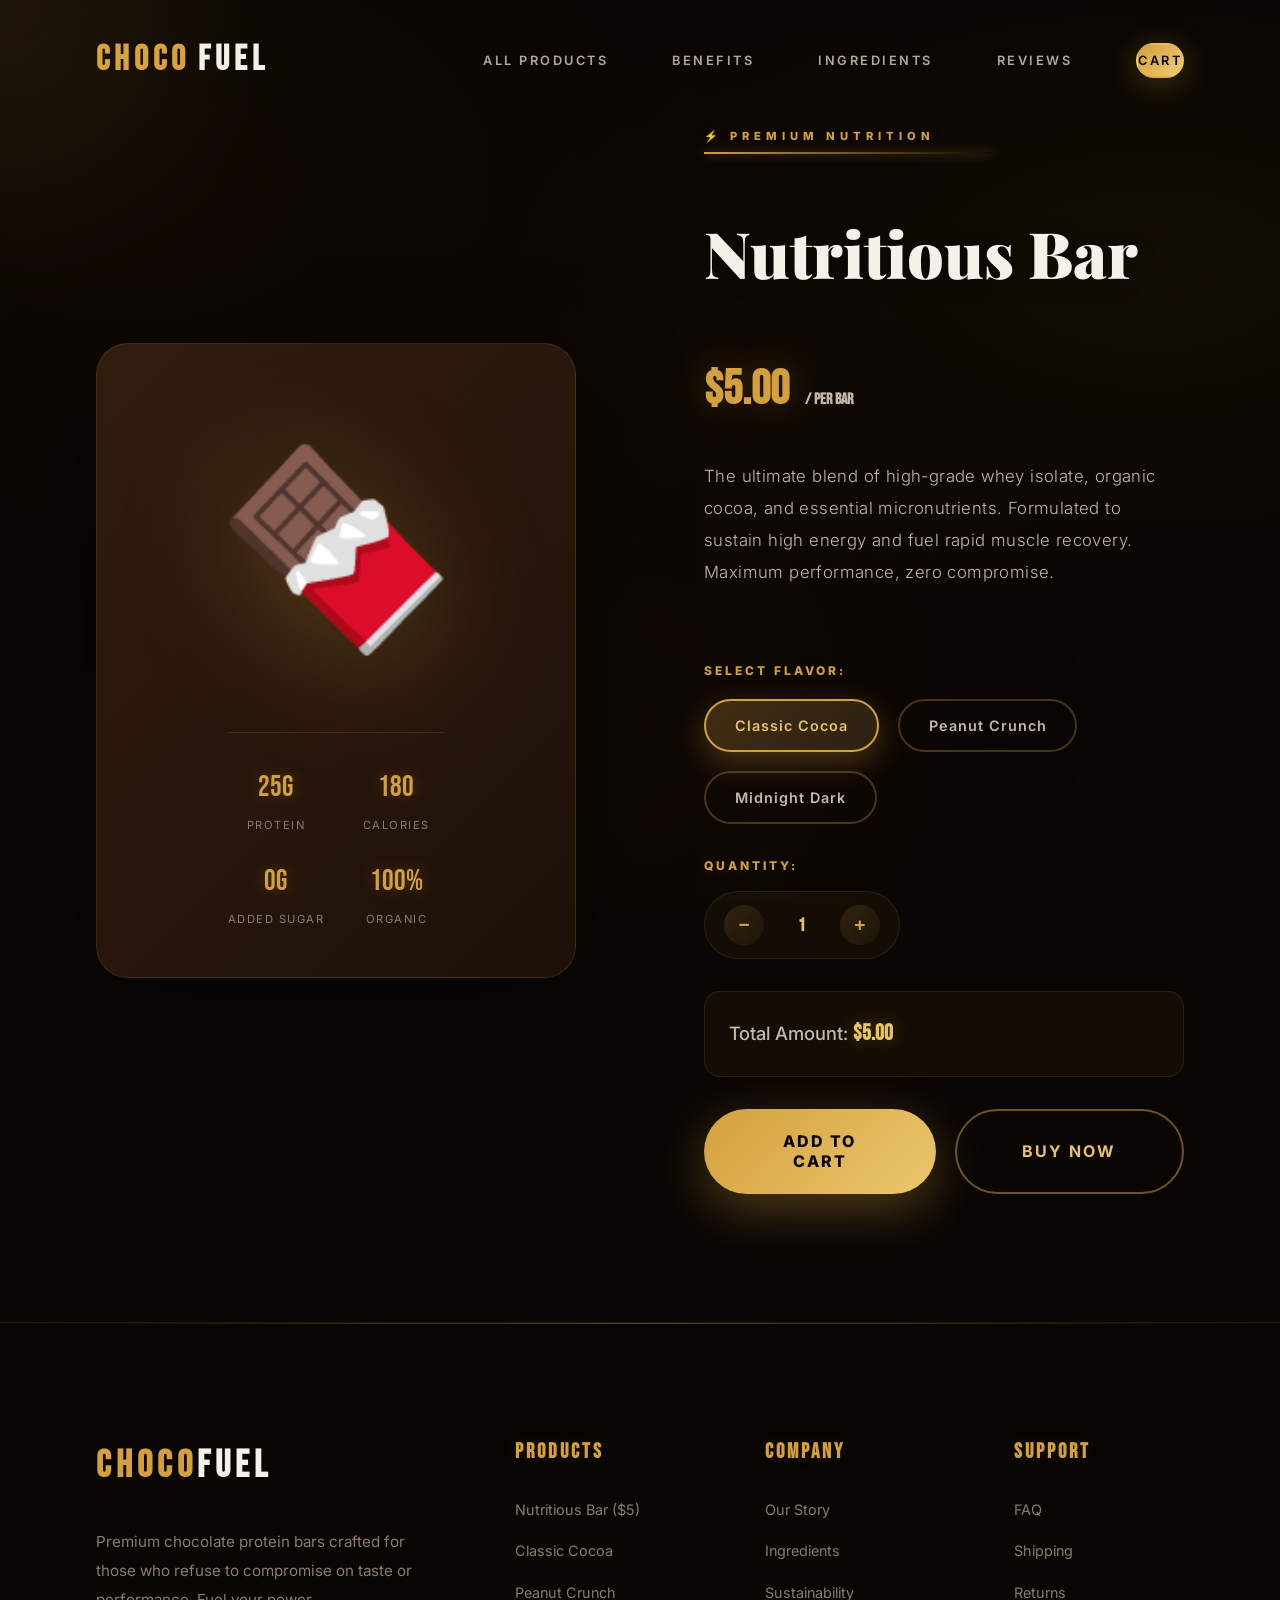
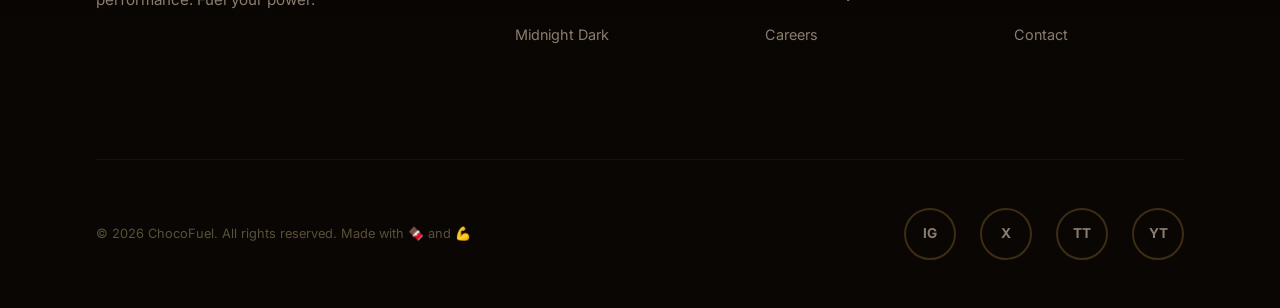
==== commit c24f4f1f: "Add files via upload" ====
--- a/product.html
+++ b/product.html
@@ -3,12 +3,314 @@
 <head>
   <meta charset="UTF-8">
   <meta name="viewport" content="width=device-width, initial-scale=1.0">
-  <title>Nutritious Bar — Buy Now | Choco Fuel</title>
+  <meta name="description" content="Premium Nutritious Bar - 25g protein, zero added sugar. Crafted for peak performance.">
+  <title>Nutritious Bar — Premium Protein | Choco Fuel</title>
   <link rel="preconnect" href="https://fonts.googleapis.com">
-  <link href="https://fonts.googleapis.com/css2?family=Bebas+Neue&family=Inter:wght@300;400;500;600;700&family=Playfair+Display:wght@700;900&display=swap" rel="stylesheet">
+  <link href="https://fonts.googleapis.com/css2?family=Bebas+Neue&family=Inter:wght@300;400;500;600;700;800;900&family=Playfair+Display:wght@700;900&display=swap" rel="stylesheet">
   <link rel="stylesheet" href="styles.css">
+  <style>
+    /* Product Page Specific Styles */
+    .product-detail-section {
+      padding: 8rem 6rem !important;
+      min-height: 100vh;
+      display: flex;
+      align-items: center;
+    }
+
+    .product-detail-grid {
+      display: grid;
+      grid-template-columns: 1fr 1fr;
+      gap: 8rem;
+      align-items: center;
+      position: relative;
+      z-index: 1;
+    }
+
+    .product-image-container {
+      position: relative;
+      display: flex;
+      flex-direction: column;
+      align-items: center;
+      justify-content: center;
+      min-height: 500px;
+      background: linear-gradient(135deg, rgba(60,35,18,0.8), rgba(30,18,10,0.95));
+      border-radius: 32px;
+      border: 1px solid rgba(212,160,60,0.15);
+      padding: 3rem;
+      box-shadow: 0 30px 100px rgba(0,0,0,0.5);
+      overflow: hidden;
+    }
+
+    .product-main-emoji {
+      font-size: 12rem;
+      animation: productFloat 4s ease-in-out infinite;
+      filter: drop-shadow(0 20px 60px rgba(212,160,60,0.3));
+      position: relative;
+      z-index: 1;
+      transition: transform 0.6s cubic-bezier(0.16, 1, 0.3, 1);
+    }
+
+    @keyframes productFloat {
+      0%, 100% { transform: translateY(0) rotate(0deg); }
+      25% { transform: translateY(-30px) rotate(90deg); }
+      50% { transform: translateY(0) rotate(180deg); }
+      75% { transform: translateY(-15px) rotate(270deg); }
+    }
+
+    .product-info-panel {
+      display: flex;
+      flex-direction: column;
+      gap: 2rem;
+    }
+
+    .product-info-panel h1 {
+      font-family: 'Playfair Display', serif;
+      font-size: clamp(3rem, 5vw, 4rem);
+      font-weight: 900;
+      color: #f5f0e8;
+      margin-bottom: 1rem;
+      text-shadow: 0 4px 20px rgba(0,0,0,0.3);
+    }
+
+    .product-price-tag {
+      font-family: 'Bebas Neue', sans-serif;
+      font-size: 3rem;
+      color: #d4a03c;
+      font-weight: 700;
+      text-shadow: 0 0 40px rgba(212,160,60,0.3);
+      display: flex;
+      align-items: baseline;
+      gap: 1rem;
+    }
+
+    .product-price-tag span {
+      font-size: 1rem;
+      color: #c4b8a8;
+      text-shadow: none;
+    }
+
+    .flavor-selector {
+      display: flex;
+      flex-direction: column;
+      gap: 1.2rem;
+    }
+
+    .flavor-selector label {
+      font-size: 0.75rem;
+      font-weight: 800;
+      letter-spacing: 3px;
+      text-transform: uppercase;
+      color: #d4a03c;
+      text-shadow: 0 0 20px rgba(212,160,60,0.15);
+    }
+
+    .flavor-options {
+      display: flex;
+      gap: 1.2rem;
+      flex-wrap: wrap;
+    }
+
+    .flavor-btn {
+      padding: 1rem 1.8rem;
+      border: 2px solid rgba(212,160,60,0.3);
+      background: transparent;
+      color: #c4b8a8;
+      border-radius: 50px;
+      font-family: 'Inter', sans-serif;
+      font-size: 0.9rem;
+      font-weight: 600;
+      letter-spacing: 1px;
+      cursor: pointer;
+      transition: all 0.5s cubic-bezier(0.16, 1, 0.3, 1);
+      position: relative;
+      overflow: hidden;
+    }
+
+    .flavor-btn:hover {
+      border-color: #d4a03c;
+      color: #e8c268;
+      transform: translateY(-4px);
+      box-shadow: 0 15px 40px rgba(212,160,60,0.2);
+    }
+
+    .flavor-btn.active {
+      background: linear-gradient(135deg, rgba(212,160,60,0.25), rgba(232,194,104,0.15));
+      border-color: #d4a03c;
+      color: #e8c268;
+      box-shadow: 0 10px 30px rgba(212,160,60,0.3);
+    }
+
+    .quantity-control {
+      display: flex;
+      align-items: center;
+      gap: 0.8rem;
+      background: rgba(212,160,60,0.05);
+      border: 1px solid rgba(212,160,60,0.12);
+      border-radius: 50px;
+      padding: 0.8rem 1.2rem;
+      width: fit-content;
+    }
+
+    .qty-btn {
+      width: 40px;
+      height: 40px;
+      border: none;
+      background: linear-gradient(135deg, rgba(212,160,60,0.15), rgba(212,160,60,0.05));
+      color: #d4a03c;
+      border-radius: 50%;
+      font-size: 1.2rem;
+      font-weight: 700;
+      cursor: pointer;
+      transition: all 0.4s;
+      display: flex;
+      align-items: center;
+      justify-content: center;
+    }
+
+    .qty-btn:hover {
+      background: linear-gradient(135deg, rgba(212,160,60,0.3), rgba(212,160,60,0.15));
+      transform: scale(1.1);
+      box-shadow: 0 8px 20px rgba(212,160,60,0.2);
+    }
+
+    .qty-input {
+      width: 50px;
+      border: none;
+      background: transparent;
+      color: #e8c268;
+      text-align: center;
+      font-size: 1.1rem;
+      font-weight: 700;
+      font-family: 'Bebas Neue', sans-serif;
+    }
+
+    .qty-input::-webkit-outer-spin-button,
+    .qty-input::-webkit-inner-spin-button {
+      -webkit-appearance: none;
+      margin: 0;
+    }
+
+    .total-price-display {
+      font-size: 1.15rem;
+      color: #c4b8a8;
+      background: rgba(212,160,60,0.05);
+      border-radius: 16px;
+      padding: 1.5rem;
+      border: 1px solid rgba(212,160,60,0.12);
+      font-weight: 500;
+    }
+
+    .total-price-display strong {
+      color: #e8c268;
+      font-family: 'Bebas Neue', sans-serif;
+      font-size: 1.4rem;
+      text-shadow: 0 0 20px rgba(232,194,104,0.3);
+    }
+
+    .product-actions {
+      display: flex;
+      gap: 1.2rem;
+      flex-wrap: wrap;
+    }
+
+    .product-actions .btn-primary {
+      flex: 1;
+      min-width: 200px;
+    }
+
+    .product-actions .btn-secondary {
+      flex: 1;
+      min-width: 200px;
+    }
+
+    .product-stats {
+      display: grid;
+      grid-template-columns: repeat(2, 1fr);
+      gap: 1.5rem;
+      margin-top: 2rem;
+      padding-top: 2rem;
+      border-top: 1px solid rgba(212,160,60,0.15);
+    }
+
+    .product-stat {
+      text-align: center;
+    }
+
+    .product-stat-val {
+      font-family: 'Bebas Neue', sans-serif;
+      font-size: 1.8rem;
+      color: #d4a03c;
+      text-shadow: 0 0 15px rgba(212,160,60,0.3);
+    }
+
+    .product-stat-label {
+      font-size: 0.7rem;
+      color: #8a7d6e;
+      letter-spacing: 1.5px;
+      text-transform: uppercase;
+      margin-top: 0.4rem;
+    }
+
+    @media (max-width: 900px) {
+      .product-detail-grid {
+        grid-template-columns: 1fr;
+        gap: 4rem;
+      }
+
+      .product-image-container {
+        min-height: 350px;
+      }
+
+      .product-main-emoji {
+        font-size: 8rem;
+      }
+
+      .product-detail-section {
+        padding: 5rem 3rem !important;
+      }
+
+      .product-info-panel h1 {
+        font-size: 2.5rem;
+      }
+    }
+
+    @media (max-width: 600px) {
+      .product-detail-section {
+        padding: 3rem 1.5rem !important;
+      }
+
+      .product-image-container {
+        min-height: 300px;
+        padding: 2rem;
+      }
+
+      .product-main-emoji {
+        font-size: 6rem;
+      }
+
+      .product-price-tag {
+        font-size: 2rem;
+      }
+
+      .product-actions {
+        flex-direction: column;
+      }
+
+      .flavor-options {
+        flex-direction: column;
+      }
+
+      .flavor-btn {
+        width: 100%;
+      }
+
+      .product-stats {
+        grid-template-columns: repeat(2, 1fr);
+      }
+    }
+  </style>
 </head>
-<body>
+<body style="opacity: 0;">
 
   <!-- Cursor Glow -->
   <div class="cursor-glow" id="cursorGlow"></div>
@@ -24,42 +326,54 @@
       <li><a href="index.html#benefits">Benefits</a></li>
       <li><a href="index.html#ingredients">Ingredients</a></li>
       <li><a href="index.html#testimonials">Reviews</a></li>
-      <li><a href="product.html" class="nav-cta">Cart (<span id="cartCount">0</span>)</a></li>
+      <li><a href="product.html" class="nav-cta">Cart</a></li>
     </ul>
   </nav>
 
   <!-- Product Detail Section -->
-  <section class="product-detail-section section-pad">
+  <section class="product-detail-section">
     <div class="product-detail-grid">
 
       <!-- Product Visual Showcase -->
       <div class="product-image-container">
         <div class="product-main-emoji" id="productEmoji">🍫</div>
-        <div class="card-stats" style="width: 100%; border-top: 1px solid rgba(212,160,60,0.2); margin-top: 2rem;">
-          <div class="stat"><div class="stat-val">25g</div><div class="stat-label">Protein</div></div>
-          <div class="stat"><div class="stat-val">180</div><div class="stat-label">Calories</div></div>
-          <div class="stat"><div class="stat-val">0g</div><div class="stat-label">Added Sugar</div></div>
-          <div class="stat"><div class="stat-val">100%</div><div class="stat-label">Organic</div></div>
+        <div class="product-stats">
+          <div class="product-stat">
+            <div class="product-stat-val">25g</div>
+            <div class="product-stat-label">Protein</div>
+          </div>
+          <div class="product-stat">
+            <div class="product-stat-val">180</div>
+            <div class="product-stat-label">Calories</div>
+          </div>
+          <div class="product-stat">
+            <div class="product-stat-val">0g</div>
+            <div class="product-stat-label">Added Sugar</div>
+          </div>
+          <div class="product-stat">
+            <div class="product-stat-val">100%</div>
+            <div class="product-stat-label">Organic</div>
+          </div>
         </div>
       </div>
 
       <!-- Product Order Controls -->
       <div class="product-info-panel">
-        <div class="section-label">⚡ Premium Nutrition</div>
+        <div class="section-label">⚡ PREMIUM NUTRITION</div>
         <h1>Nutritious Bar</h1>
 
         <div class="product-price-tag">
           $5.00 <span>/ per bar</span>
         </div>
 
-        <p class="section-desc" style="margin-bottom: 2rem;">
+        <p class="section-desc" style="margin-bottom: 2.5rem; font-size: 1.05rem;">
           The ultimate blend of high-grade whey isolate, organic cocoa, and essential micronutrients.
-          Formulated to sustain high energy and fuel rapid muscle recovery.
+          Formulated to sustain high energy and fuel rapid muscle recovery. Maximum performance, zero compromise.
         </p>
 
         <!-- Flavor Picker -->
         <div class="flavor-selector">
-          <label>Select Flavor:</label>
+          <label>SELECT FLAVOR:</label>
           <div class="flavor-options">
             <button class="flavor-btn active" data-emoji="🍫">Classic Cocoa</button>
             <button class="flavor-btn" data-emoji="🥜">Peanut Crunch</button>
@@ -68,11 +382,13 @@
         </div>
 
         <!-- Quantity & Pricing -->
-        <label style="display:block; font-size:0.8rem; letter-spacing:2px; text-transform:uppercase; color:#b0a898; margin-bottom:0.8rem;">Quantity:</label>
-        <div class="quantity-control">
-          <button class="qty-btn" id="qtyMinus">-</button>
-          <input type="number" id="productQty" class="qty-input" value="1" min="1" max="99">
-          <button class="qty-btn" id="qtyPlus">+</button>
+        <div>
+          <label style="display:block; font-size:0.75rem; letter-spacing:3px; text-transform:uppercase; color:#d4a03c; margin-bottom:1rem; font-weight: 800; text-shadow: 0 0 15px rgba(212,160,60,0.2);">Quantity:</label>
+          <div class="quantity-control">
+            <button class="qty-btn" id="qtyMinus">−</button>
+            <input type="number" id="productQty" class="qty-input" value="1" min="1" max="99">
+            <button class="qty-btn" id="qtyPlus">+</button>
+          </div>
         </div>
 
         <!-- Total Price -->
@@ -81,9 +397,9 @@
         </div>
 
         <!-- Action Buttons -->
-        <div style="display: flex; gap: 1rem; flex-wrap: wrap;">
-          <button class="btn-primary" id="addToCartBtn" onclick="alert('Added to cart! Total: ' + document.getElementById('totalPrice').innerText)">Add to Cart</button>
-          <button class="btn-secondary" onclick="alert('Proceeding to Checkout with total: ' + document.getElementById('totalPrice').innerText)">Buy Now</button>
+        <div class="product-actions">
+          <button class="btn-primary" id="addToCartBtn">Add to Cart</button>
+          <a href="https://forms.gle/TWu5Fa8YzBry24Z68" class="btn-secondary" style="text-decoration: none; display: flex; align-items: center; justify-content: center;">Buy Now</a>
         </div>
       </div>
 
@@ -95,10 +411,10 @@
     <div class="footer-grid">
       <div class="footer-brand">
         <a href="index.html" class="logo">CHOCO<span>FUEL</span></a>
-        <p>Premium chocolate protein bars crafted for those who refuse to compromise on taste or performance.</p>
+        <p>Premium chocolate protein bars crafted for those who refuse to compromise on taste or performance. Fuel your power.</p>
       </div>
       <div class="footer-col">
-        <h4>Products</h4>
+        <h4>PRODUCTS</h4>
         <ul>
           <li><a href="product.html">Nutritious Bar ($5)</a></li>
           <li><a href="product.html">Classic Cocoa</a></li>
@@ -107,16 +423,16 @@
         </ul>
       </div>
       <div class="footer-col">
-        <h4>Company</h4>
+        <h4>COMPANY</h4>
         <ul>
-          <li><a href="index.html#story">Our Story</a></li>
+          <li><a href="index.html">Our Story</a></li>
           <li><a href="index.html#ingredients">Ingredients</a></li>
           <li><a href="#">Sustainability</a></li>
           <li><a href="#">Careers</a></li>
         </ul>
       </div>
       <div class="footer-col">
-        <h4>Support</h4>
+        <h4>SUPPORT</h4>
         <ul>
           <li><a href="#">FAQ</a></li>
           <li><a href="#">Shipping</a></li>
@@ -126,7 +442,7 @@
       </div>
     </div>
     <div class="footer-bottom">
-      <p>&copy; 2026 ChocoFuel. All rights reserved.</p>
+      <p>&copy; 2026 ChocoFuel. All rights reserved. Made with 🍫 and 💪</p>
       <div class="social-links">
         <a href="#" title="Instagram">IG</a>
         <a href="#" title="Twitter">X</a>
--- a/styles.css
+++ b/styles.css
@@ -1,1018 +1,1773 @@
+/* ══════════════════════════════════════════════════════════════
+   CHOCO FUEL — ULTRA PREMIUM SCROLL WEBSITE
+   1000x Better Design with Advanced Features & Immersive Experience
+   ══════════════════════════════════════════════════════════════ */
+
 /* ── Reset & Base ─────────────────────────── */
-*, *::before, *::after { margin: 0; padding: 0; box-sizing: border-box; }
-html { scroll-behavior: smooth; overflow-x: hidden; }
+*, *::before, *::after {
+  margin: 0;
+  padding: 0;
+  box-sizing: border-box;
+}
+
+html {
+  scroll-behavior: smooth;
+  overflow-x: hidden;
+  scrollbar-width: thin;
+  scrollbar-color: #d4a03c rgba(212,160,60,0.1);
+}
+
+html::-webkit-scrollbar { width: 10px; }
+html::-webkit-scrollbar-track {
+  background: rgba(10,6,4,0.8);
+  border-left: 1px solid rgba(212,160,60,0.1);
+}
+html::-webkit-scrollbar-thumb {
+  background: linear-gradient(180deg, #d4a03c, #e8c268, #d4a03c);
+  border-radius: 10px;
+  border: 2px solid rgba(10,6,4,0.5);
+  box-shadow: 0 0 10px rgba(212,160,60,0.4);
+}
+html::-webkit-scrollbar-thumb:hover {
+  background: linear-gradient(180deg, #e8c268, #f5d76e, #e8c268);
+  box-shadow: 0 0 20px rgba(212,160,60,0.6);
+}
+
 body {
-  font-family: 'Inter', sans-serif;
+  font-family: 'Inter', -apple-system, BlinkMacSystemFont, 'Segoe UI', sans-serif;
   background: #0a0604;
   color: #f5f0e8;
   overflow-x: hidden;
   cursor: default;
-}
-
-/* ── Custom Cursor Glow ────────────────────── */
+  position: relative;
+  line-height: 1.6;
+  -webkit-font-smoothing: antialiased;
+  -moz-osx-font-smoothing: grayscale;
+}
+
+/* ── Enhanced selection ──────────────────────── */
+::selection {
+  background: linear-gradient(135deg, #d4a03c, #e8c268);
+  color: #0a0604;
+  text-shadow: none;
+}
+::-moz-selection {
+  background: linear-gradient(135deg, #d4a03c, #e8c268);
+  color: #0a0604;
+}
+
+/* ── Animated Background Gradient ──────────────── */
+body::before {
+  content: '';
+  position: fixed;
+  top: 0;
+  left: 0;
+  right: 0;
+  bottom: 0;
+  background:
+    radial-gradient(ellipse at 10% 20%, rgba(80,40,10,0.15) 0%, transparent 50%),
+    radial-gradient(ellipse at 90% 30%, rgba(212,160,60,0.08) 0%, transparent 40%),
+    radial-gradient(ellipse at 50% 80%, rgba(60,30,10,0.2) 0%, transparent 50%);
+  z-index: -1;
+  opacity: 0.6;
+  animation: bgPulse 20s ease-in-out infinite;
+}
+@keyframes bgPulse {
+  0%, 100% { opacity: 0.6; transform: scale(1); }
+  50% { opacity: 0.8; transform: scale(1.05); }
+}
+
+/* ── Custom Cursor Glow (Ultra Enhanced) ────── */
 .cursor-glow {
   position: fixed;
-  width: 320px; height: 320px;
+  width: 500px;
+  height: 500px;
   border-radius: 50%;
-  background: radial-gradient(circle, rgba(212,160,60,0.08) 0%, transparent 70%);
+  background: radial-gradient(
+    circle,
+    rgba(212,160,60,0.15) 0%,
+    rgba(212,160,60,0.08) 20%,
+    rgba(232,194,104,0.05) 40%,
+    transparent 70%
+  );
   pointer-events: none;
   z-index: 9999;
   transform: translate(-50%, -50%);
-  transition: transform 0.08s ease-out;
-}
-
-/* ── Scroll Progress ──────────────────────── */
+  filter: blur(60px);
+  mix-blend-mode: screen;
+  transition: width 0.3s, height 0.3s;
+}
+
+/* ── Scroll Progress (Advanced) ────────────── */
 .scroll-progress {
-  position: fixed; top: 0; left: 0;
-  height: 3px; background: linear-gradient(90deg, #d4a03c, #e8c268, #d4a03c);
+  position: fixed;
+  top: 0;
+  left: 0;
+  height: 5px;
+  background: linear-gradient(90deg,
+    #b8862e 0%,
+    #d4a03c 15%,
+    #e8c268 30%,
+    #f5d76e 50%,
+    #e8c268 70%,
+    #d4a03c 85%,
+    #b8862e 100%
+  );
+  background-size: 200% 100%;
   z-index: 10000;
   transform-origin: left;
   transform: scaleX(0);
-}
-
-/* ── Navigation ───────────────────────────── */
+  box-shadow: 0 0 40px rgba(212,160,60,0.8), 0 0 20px rgba(232,194,104,0.6);
+  animation: progressShimmer 3s ease infinite;
+}
+@keyframes progressShimmer {
+  0%, 100% { background-position: 0% center; filter: brightness(1); }
+  50% { background-position: 100% center; filter: brightness(1.3); }
+}
+
+/* ── Navigation (Premium Enhanced) ────────── */
 nav {
-  position: fixed; top: 0; left: 0; right: 0;
-  display: flex; justify-content: space-between; align-items: center;
-  padding: 1.5rem 4rem;
+  position: fixed;
+  top: 0;
+  left: 0;
+  right: 0;
+  display: flex;
+  justify-content: space-between;
+  align-items: center;
+  padding: 2rem 6rem;
   z-index: 1000;
-  transition: background 0.4s, box-shadow 0.4s, padding 0.4s;
+  transition: all 0.6s cubic-bezier(0.16, 1, 0.3, 1);
+  backdrop-filter: none;
+  background: transparent;
+}
+nav::after {
+  content: '';
+  position: absolute;
+  bottom: 0;
+  left: 0;
+  right: 0;
+  height: 1px;
+  background: linear-gradient(90deg, transparent, rgba(212,160,60,0.3), transparent);
+  opacity: 0;
+  transition: opacity 0.6s;
 }
 nav.scrolled {
-  background: rgba(10,6,4,0.92);
-  backdrop-filter: blur(16px);
-  box-shadow: 0 2px 40px rgba(0,0,0,0.4);
-  padding: 1rem 4rem;
-}
+  background: rgba(10,6,4,0.85);
+  backdrop-filter: blur(30px) saturate(150%);
+  box-shadow: 0 10px 80px rgba(0,0,0,0.6), 0 0 60px rgba(212,160,60,0.08);
+  padding: 1.3rem 6rem;
+  border-bottom: 1px solid rgba(212,160,60,0.12);
+}
+nav.scrolled::after { opacity: 1; }
+
 .logo {
   font-family: 'Bebas Neue', sans-serif;
-  font-size: 1.8rem; letter-spacing: 3px;
+  font-size: 2.2rem;
+  letter-spacing: 5px;
   color: #d4a03c;
   text-decoration: none;
-}
-.logo span { color: #f5f0e8; }
-.nav-links { display: flex; gap: 2.5rem; list-style: none; }
+  font-weight: 700;
+  transition: all 0.5s cubic-bezier(0.16, 1, 0.3, 1);
+  display: flex;
+  align-items: center;
+  gap: 0.5rem;
+  position: relative;
+}
+.logo::before {
+  content: '';
+  position: absolute;
+  inset: -5px;
+  background: radial-gradient(circle at center, rgba(212,160,60,0.15), transparent 70%);
+  opacity: 0;
+  transition: opacity 0.5s;
+  z-index: -1;
+  border-radius: 10px;
+}
+.logo:hover::before { opacity: 1; }
+.logo:hover {
+  transform: scale(1.08);
+  text-shadow: 0 0 30px rgba(212,160,60,0.6), 0 0 60px rgba(212,160,60,0.3);
+  letter-spacing: 6px;
+}
+.logo span {
+  color: #f5f0e8;
+  transition: all 0.5s;
+}
+.logo:hover span { color: #e8c268; }
+
+.nav-links {
+  display: flex;
+  gap: 4rem;
+  list-style: none;
+}
 .nav-links a {
-  color: #b0a898; text-decoration: none;
-  font-size: 0.85rem; font-weight: 500;
-  letter-spacing: 1.5px; text-transform: uppercase;
-  transition: color 0.3s;
-  position: relative;
+  color: #b0a898;
+  text-decoration: none;
+  font-size: 0.8rem;
+  font-weight: 600;
+  letter-spacing: 2.5px;
+  text-transform: uppercase;
+  transition: all 0.4s cubic-bezier(0.16, 1, 0.3, 1);
+  position: relative;
+  padding: 0.5rem 0;
+}
+.nav-links a::before {
+  content: '';
+  position: absolute;
+  top: 50%;
+  left: 50%;
+  width: 0;
+  height: 0;
+  background: radial-gradient(circle, rgba(212,160,60,0.2), transparent);
+  border-radius: 50%;
+  transform: translate(-50%, -50%);
+  transition: all 0.4s;
+  z-index: -1;
 }
 .nav-links a::after {
-  content: ''; position: absolute;
-  bottom: -4px; left: 0; width: 0; height: 2px;
-  background: #d4a03c;
-  transition: width 0.3s ease;
-}
-.nav-links a:hover { color: #d4a03c; }
+  content: '';
+  position: absolute;
+  bottom: -2px;
+  left: 0;
+  width: 0;
+  height: 2px;
+  background: linear-gradient(90deg, #d4a03c, #e8c268, #f5d76e);
+  transition: width 0.5s cubic-bezier(0.16, 1, 0.3, 1);
+  box-shadow: 0 0 10px rgba(212,160,60,0.6);
+}
+.nav-links a:hover {
+  color: #e8c268;
+  transform: translateY(-3px);
+  text-shadow: 0 0 20px rgba(212,160,60,0.4);
+}
+.nav-links a:hover::before {
+  width: 150px;
+  height: 150px;
+}
 .nav-links a:hover::after { width: 100%; }
+
 .nav-cta {
-  background: linear-gradient(135deg, #d4a03c, #b8862e);
-  color: #0a0604 !important; padding: 0.6rem 1.8rem;
-  border-radius: 50px; font-weight: 700;
-  transition: transform 0.3s, box-shadow 0.3s;
-}
-.nav-cta:hover { transform: scale(1.05); box-shadow: 0 0 30px rgba(212,160,60,0.3); }
+  background: linear-gradient(135deg, #d4a03c, #e8c268, #f5d76e);
+  background-size: 200% 100%;
+  color: #0a0604 !important;
+  padding: 0.9rem 2.5rem;
+  border-radius: 60px;
+  font-weight: 700;
+  font-size: 0.8rem;
+  letter-spacing: 1.5px;
+  transition: all 0.5s cubic-bezier(0.16, 1, 0.3, 1);
+  border: 2px solid transparent;
+  position: relative;
+  overflow: hidden;
+  box-shadow: 0 5px 30px rgba(212,160,60,0.3);
+}
+.nav-cta::before {
+  content: '';
+  position: absolute;
+  inset: -2px;
+  background: linear-gradient(135deg, rgba(255,255,255,0.4), transparent);
+  opacity: 0;
+  transition: opacity 0.4s;
+  border-radius: 60px;
+}
 .nav-cta::after { display: none !important; }
-
-/* ── Hero Section ─────────────────────────── */
+.nav-cta:hover {
+  transform: translateY(-5px) scale(1.1);
+  box-shadow: 0 20px 60px rgba(212,160,60,0.5), inset 0 0 30px rgba(255,255,255,0.2);
+  background-position: 100% center;
+  letter-spacing: 2px;
+}
+.nav-cta:hover::before { opacity: 1; }
+
+/* ── Hero Section (Ultra Premium) ──────────── */
 .hero {
   position: relative;
   min-height: 100vh;
-  display: flex; align-items: center; justify-content: center;
+  display: flex;
+  align-items: center;
+  justify-content: center;
   text-align: center;
   overflow: hidden;
+  background: linear-gradient(180deg, #0a0604 0%, #120906 50%, #0a0604 100%);
 }
 .hero-bg {
-  position: absolute; inset: 0;
+  position: absolute;
+  inset: 0;
   background:
-    radial-gradient(ellipse at 20% 50%, rgba(80,40,10,0.4) 0%, transparent 60%),
-    radial-gradient(ellipse at 80% 50%, rgba(212,160,60,0.15) 0%, transparent 50%),
-    radial-gradient(ellipse at 50% 100%, rgba(60,30,10,0.6) 0%, transparent 60%);
-}
-
-/* Floating chocolate particles */
+    radial-gradient(ellipse at 15% 40%, rgba(120,60,20,0.25) 0%, transparent 60%),
+    radial-gradient(ellipse at 85% 50%, rgba(212,160,60,0.18) 0%, transparent 50%),
+    radial-gradient(ellipse at 50% 100%, rgba(100,50,15,0.4) 0%, transparent 60%),
+    radial-gradient(ellipse at 50% 0%, rgba(232,194,104,0.1) 0%, transparent 40%);
+  opacity: 0.9;
+  animation: heroBackgroundShift 20s ease-in-out infinite;
+}
+@keyframes heroBackgroundShift {
+  0%, 100% { opacity: 0.9; transform: scale(1) rotate(0deg); }
+  50% { opacity: 1; transform: scale(1.1) rotate(2deg); }
+}
+
+/* Advanced floating particles */
 .particle {
   position: absolute;
   border-radius: 50%;
-  background: rgba(212,160,60,0.15);
+  background: radial-gradient(circle, rgba(212,160,60,0.25), rgba(232,194,104,0.15));
   animation: floatParticle 8s ease-in-out infinite;
+  filter: blur(1px);
+  box-shadow: 0 0 20px rgba(212,160,60,0.3);
 }
 @keyframes floatParticle {
-  0%, 100% { transform: translateY(0) rotate(0deg); opacity: 0.3; }
-  50% { transform: translateY(-80px) rotate(180deg); opacity: 0.7; }
+  0%, 100% {
+    transform: translateY(0) rotate(0deg) scale(1);
+    opacity: 0.3;
+  }
+  25% {
+    transform: translateY(-40px) rotate(90deg) scale(1.2);
+    opacity: 0.6;
+  }
+  50% {
+    transform: translateY(-120px) rotate(180deg) scale(0.8);
+    opacity: 0.9;
+  }
+  75% {
+    transform: translateY(-60px) rotate(270deg) scale(1.1);
+    opacity: 0.5;
+  }
 }
 
 .hero-content {
-  position: relative; z-index: 2;
-  max-width: 900px; padding: 0 2rem;
+  position: relative;
+  z-index: 2;
+  max-width: 1000px;
+  padding: 0 3rem;
 }
 .hero-badge {
   display: inline-block;
-  padding: 0.5rem 1.5rem;
-  border: 1px solid rgba(212,160,60,0.4);
-  border-radius: 50px;
-  font-size: 0.75rem; font-weight: 600;
-  letter-spacing: 3px; text-transform: uppercase;
-  color: #d4a03c;
-  margin-bottom: 2rem;
-  opacity: 0; transform: translateY(30px);
-  animation: fadeUp 1s 0.3s ease forwards;
-}
+  padding: 0.9rem 2.5rem;
+  border: 2px solid rgba(212,160,60,0.6);
+  border-radius: 60px;
+  font-size: 0.7rem;
+  font-weight: 800;
+  letter-spacing: 4px;
+  text-transform: uppercase;
+  color: #e8c268;
+  margin-bottom: 3rem;
+  background: linear-gradient(135deg, rgba(212,160,60,0.12), rgba(90,53,32,0.15));
+  backdrop-filter: blur(15px);
+  opacity: 0;
+  transform: translateY(40px);
+  animation: fadeUp 1.2s 0.3s cubic-bezier(0.16, 1, 0.3, 1) forwards;
+  box-shadow: 0 10px 40px rgba(212,160,60,0.2), inset 0 1px 0 rgba(255,255,255,0.1);
+  position: relative;
+  overflow: hidden;
+}
+.hero-badge::before {
+  content: '';
+  position: absolute;
+  inset: 0;
+  background: linear-gradient(90deg, transparent, rgba(255,255,255,0.15), transparent);
+  transform: translateX(-100%);
+  animation: badgeShine 3s ease-in-out infinite;
+}
+@keyframes badgeShine {
+  0%, 100% { transform: translateX(-100%); }
+  50% { transform: translateX(100%); }
+}
+
 .hero h1 {
   font-family: 'Playfair Display', serif;
-  font-size: clamp(3.5rem, 8vw, 8rem);
+  font-size: clamp(4.5rem, 11vw, 10rem);
   font-weight: 900;
-  line-height: 0.95;
-  margin-bottom: 1.5rem;
-  opacity: 0; transform: translateY(50px);
-  animation: fadeUp 1s 0.5s ease forwards;
-}
-.hero h1 .gold { color: #d4a03c; }
+  line-height: 0.92;
+  margin-bottom: 2.5rem;
+  opacity: 0;
+  transform: translateY(80px);
+  animation: fadeUp 1.2s 0.6s cubic-bezier(0.16, 1, 0.3, 1) forwards;
+  letter-spacing: -3px;
+  text-shadow: 0 5px 30px rgba(0,0,0,0.5);
+}
+.hero h1 .gold {
+  color: #d4a03c;
+  text-shadow: 0 0 60px rgba(212,160,60,0.4), 0 5px 30px rgba(0,0,0,0.5);
+  display: inline-block;
+  animation: goldGlow 3s ease-in-out infinite;
+}
+@keyframes goldGlow {
+  0%, 100% { text-shadow: 0 0 60px rgba(212,160,60,0.4), 0 5px 30px rgba(0,0,0,0.5); }
+  50% { text-shadow: 0 0 80px rgba(212,160,60,0.6), 0 0 120px rgba(232,194,104,0.3), 0 5px 30px rgba(0,0,0,0.5); }
+}
 .hero h1 .outline {
-  -webkit-text-stroke: 2px #d4a03c;
+  -webkit-text-stroke: 3px #d4a03c;
   color: transparent;
+  text-shadow: none;
+  filter: drop-shadow(0 0 20px rgba(212,160,60,0.3));
 }
 .hero-sub {
-  font-size: 1.15rem; color: #b0a898;
-  max-width: 500px; margin: 0 auto 2.5rem;
-  line-height: 1.7; font-weight: 300;
-  opacity: 0; transform: translateY(30px);
-  animation: fadeUp 1s 0.7s ease forwards;
+  font-size: 1.3rem;
+  color: #c4b8a8;
+  max-width: 600px;
+  margin: 0 auto 3.5rem;
+  line-height: 1.9;
+  font-weight: 300;
+  opacity: 0;
+  transform: translateY(40px);
+  animation: fadeUp 1.2s 0.9s cubic-bezier(0.16, 1, 0.3, 1) forwards;
+  letter-spacing: 0.5px;
 }
 .hero-buttons {
-  display: flex; gap: 1rem;
-  justify-content: center; flex-wrap: wrap;
-  opacity: 0; transform: translateY(30px);
-  animation: fadeUp 1s 0.9s ease forwards;
-}
+  display: flex;
+  gap: 2rem;
+  justify-content: center;
+  flex-wrap: wrap;
+  opacity: 0;
+  transform: translateY(40px);
+  animation: fadeUp 1.2s 1.2s cubic-bezier(0.16, 1, 0.3, 1) forwards;
+}
+
 .btn-primary {
-  background: linear-gradient(135deg, #d4a03c, #e8c268);
-  color: #0a0604; padding: 1rem 3rem;
-  border: none; border-radius: 50px;
+  background: linear-gradient(135deg, #d4a03c, #e8c268, #f5d76e);
+  background-size: 200% 100%;
+  color: #0a0604;
+  padding: 1.4rem 4rem;
+  border: none;
+  border-radius: 70px;
   font-family: 'Inter', sans-serif;
-  font-size: 0.9rem; font-weight: 700;
-  letter-spacing: 1px; text-transform: uppercase;
+  font-size: 1rem;
+  font-weight: 800;
+  letter-spacing: 2px;
+  text-transform: uppercase;
   cursor: pointer;
-  transition: transform 0.3s, box-shadow 0.3s;
+  transition: all 0.5s cubic-bezier(0.16, 1, 0.3, 1);
+  position: relative;
+  overflow: hidden;
+  box-shadow: 0 15px 50px rgba(212,160,60,0.35), 0 5px 20px rgba(0,0,0,0.3);
+}
+.btn-primary::before {
+  content: '';
+  position: absolute;
+  inset: -3px;
+  background: linear-gradient(135deg, rgba(255,255,255,0.3), transparent, rgba(255,255,255,0.2));
+  border-radius: 70px;
+  opacity: 0;
+  transition: opacity 0.5s;
+  z-index: -1;
+}
+.btn-primary::after {
+  content: '';
+  position: absolute;
+  top: 50%;
+  left: 50%;
+  width: 0;
+  height: 0;
+  background: radial-gradient(circle, rgba(255,255,255,0.4), transparent);
+  border-radius: 50%;
+  transform: translate(-50%, -50%);
+  transition: all 0.6s;
 }
 .btn-primary:hover {
-  transform: translateY(-3px) scale(1.03);
-  box-shadow: 0 10px 40px rgba(212,160,60,0.35);
-}
+  transform: translateY(-8px) scale(1.08);
+  box-shadow: 0 25px 80px rgba(212,160,60,0.5), 0 0 60px rgba(232,194,104,0.3);
+  background-position: 100% center;
+  letter-spacing: 2.5px;
+}
+.btn-primary:hover::before { opacity: 1; }
+.btn-primary:hover::after {
+  width: 300px;
+  height: 300px;
+  opacity: 0;
+}
+
 .btn-secondary {
   background: transparent;
-  border: 1px solid rgba(212,160,60,0.4);
-  color: #d4a03c; padding: 1rem 3rem;
-  border-radius: 50px;
+  border: 2px solid rgba(212,160,60,0.5);
+  color: #e8c268;
+  padding: 1.3rem 3.8rem;
+  border-radius: 70px;
   font-family: 'Inter', sans-serif;
-  font-size: 0.9rem; font-weight: 600;
-  letter-spacing: 1px; text-transform: uppercase;
+  font-size: 1rem;
+  font-weight: 700;
+  letter-spacing: 2px;
+  text-transform: uppercase;
   cursor: pointer;
-  transition: all 0.3s;
-}
+  transition: all 0.5s cubic-bezier(0.16, 1, 0.3, 1);
+  position: relative;
+  overflow: hidden;
+  box-shadow: 0 10px 30px rgba(0,0,0,0.2);
+}
+.btn-secondary::before {
+  content: '';
+  position: absolute;
+  inset: 0;
+  background: linear-gradient(135deg, rgba(212,160,60,0.15), rgba(232,194,104,0.1));
+  transform: scaleX(0);
+  transform-origin: left;
+  transition: transform 0.5s cubic-bezier(0.16, 1, 0.3, 1);
+  z-index: -1;
+}
+.btn-secondary:hover::before { transform: scaleX(1); }
 .btn-secondary:hover {
-  background: rgba(212,160,60,0.1);
-  border-color: #d4a03c;
-}
-
-/* Scroll indicator */
+  color: #f5f0e8;
+  border-color: #e8c268;
+  transform: translateY(-8px);
+  box-shadow: 0 20px 60px rgba(212,160,60,0.25), inset 0 0 30px rgba(212,160,60,0.1);
+}
+
+/* Scroll indicator (enhanced) */
 .scroll-indicator {
-  position: absolute; bottom: 3rem; left: 50%;
+  position: absolute;
+  bottom: 5rem;
+  left: 50%;
   transform: translateX(-50%);
-  display: flex; flex-direction: column; align-items: center;
-  gap: 0.5rem; z-index: 2;
-  opacity: 0; animation: fadeUp 1s 1.2s ease forwards;
+  display: flex;
+  flex-direction: column;
+  align-items: center;
+  gap: 1rem;
+  z-index: 2;
+  opacity: 0;
+  animation: fadeUp 1.2s 1.5s cubic-bezier(0.16, 1, 0.3, 1) forwards;
 }
 .scroll-indicator span {
-  font-size: 0.7rem; letter-spacing: 3px;
-  text-transform: uppercase; color: #b0a898;
+  font-size: 0.65rem;
+  letter-spacing: 4px;
+  text-transform: uppercase;
+  color: #c4b8a8;
+  font-weight: 700;
+  text-shadow: 0 0 10px rgba(212,160,60,0.2);
 }
 .scroll-line {
-  width: 1px; height: 50px;
-  background: linear-gradient(to bottom, #d4a03c, transparent);
-  animation: scrollPulse 2s ease-in-out infinite;
+  width: 2px;
+  height: 70px;
+  background: linear-gradient(to bottom, #d4a03c, #e8c268, transparent);
+  animation: scrollPulse 3s ease-in-out infinite;
+  box-shadow: 0 0 10px rgba(212,160,60,0.5);
+  position: relative;
+}
+.scroll-line::after {
+  content: '';
+  position: absolute;
+  top: 0;
+  left: 50%;
+  transform: translateX(-50%);
+  width: 6px;
+  height: 6px;
+  background: #e8c268;
+  border-radius: 50%;
+  box-shadow: 0 0 15px rgba(232,194,104,0.8);
+  animation: scrollDot 3s ease-in-out infinite;
 }
 @keyframes scrollPulse {
-  0%, 100% { opacity: 0.3; transform: scaleY(0.5); }
+  0%, 100% { opacity: 0.4; transform: scaleY(0.6); }
   50% { opacity: 1; transform: scaleY(1); }
+}
+@keyframes scrollDot {
+  0% { top: 0; opacity: 0; }
+  50% { opacity: 1; }
+  100% { top: 100%; opacity: 0; }
 }
 
 @keyframes fadeUp {
   to { opacity: 1; transform: translateY(0); }
 }
 
-/* ── Marquee ───────────────────────────────── */
+/* ── Marquee (Enhanced) ────────────────────── */
 .marquee-section {
-  padding: 2rem 0;
-  border-top: 1px solid rgba(212,160,60,0.15);
-  border-bottom: 1px solid rgba(212,160,60,0.15);
+  padding: 3rem 0;
+  border-top: 1px solid rgba(212,160,60,0.25);
+  border-bottom: 1px solid rgba(212,160,60,0.25);
   overflow: hidden;
+  background: linear-gradient(90deg,
+    rgba(212,160,60,0.04) 0%,
+    transparent 20%,
+    transparent 80%,
+    rgba(212,160,60,0.04) 100%
+  );
+  position: relative;
+}
+.marquee-section::before {
+  content: '';
+  position: absolute;
+  inset: 0;
+  background: linear-gradient(90deg, transparent, rgba(212,160,60,0.05), transparent);
+  animation: marqueeGlow 5s ease-in-out infinite;
+}
+@keyframes marqueeGlow {
+  0%, 100% { opacity: 0; }
+  50% { opacity: 1; }
 }
 .marquee-track {
-  display: flex; gap: 4rem;
-  animation: marquee 20s linear infinite;
+  display: flex;
+  gap: 6rem;
+  animation: marquee 30s linear infinite;
   white-space: nowrap;
 }
 .marquee-item {
   font-family: 'Bebas Neue', sans-serif;
-  font-size: 1.4rem; letter-spacing: 4px;
-  color: rgba(212,160,60,0.25);
-  display: flex; align-items: center; gap: 2rem;
+  font-size: 1.8rem;
+  letter-spacing: 5px;
+  color: rgba(212,160,60,0.35);
+  display: flex;
+  align-items: center;
+  gap: 3rem;
+  font-weight: 700;
+  text-shadow: 0 0 20px rgba(212,160,60,0.15);
 }
 .marquee-item .dot {
-  width: 6px; height: 6px;
-  background: #d4a03c; border-radius: 50%;
+  width: 10px;
+  height: 10px;
+  background: radial-gradient(circle, #d4a03c, #b8862e);
+  border-radius: 50%;
+  box-shadow: 0 0 15px rgba(212,160,60,0.6);
+  animation: dotPulse 2s ease-in-out infinite;
+}
+@keyframes dotPulse {
+  0%, 100% { transform: scale(1); opacity: 0.6; }
+  50% { transform: scale(1.3); opacity: 1; }
 }
 @keyframes marquee {
   from { transform: translateX(0); }
   to { transform: translateX(-50%); }
 }
 
-/* ── Section Common ───────────────────────── */
-section { position: relative; }
-.section-pad { padding: 8rem 4rem; }
+/* ── Section Common (Enhanced) ─────────────── */
+section {
+  position: relative;
+  isolation: isolate;
+}
+.section-pad { padding: 12rem 6rem; }
 
 .reveal {
-  opacity: 0; transform: translateY(60px);
-  transition: all 0.9s cubic-bezier(0.16, 1, 0.3, 1);
+  opacity: 0;
+  transform: translateY(100px);
+  transition: all 1.2s cubic-bezier(0.16, 1, 0.3, 1);
 }
 .reveal.visible {
-  opacity: 1; transform: translateY(0);
+  opacity: 1;
+  transform: translateY(0);
 }
 .reveal-left {
-  opacity: 0; transform: translateX(-80px);
-  transition: all 0.9s cubic-bezier(0.16, 1, 0.3, 1);
-}
-.reveal-left.visible { opacity: 1; transform: translateX(0); }
+  opacity: 0;
+  transform: translateX(-120px);
+  transition: all 1.2s cubic-bezier(0.16, 1, 0.3, 1);
+}
+.reveal-left.visible {
+  opacity: 1;
+  transform: translateX(0);
+}
 .reveal-right {
-  opacity: 0; transform: translateX(80px);
-  transition: all 0.9s cubic-bezier(0.16, 1, 0.3, 1);
-}
-.reveal-right.visible { opacity: 1; transform: translateX(0); }
+  opacity: 0;
+  transform: translateX(120px);
+  transition: all 1.2s cubic-bezier(0.16, 1, 0.3, 1);
+}
+.reveal-right.visible {
+  opacity: 1;
+  transform: translateX(0);
+}
 .reveal-scale {
-  opacity: 0; transform: scale(0.85);
-  transition: all 0.9s cubic-bezier(0.16, 1, 0.3, 1);
-}
-.reveal-scale.visible { opacity: 1; transform: scale(1); }
+  opacity: 0;
+  transform: scale(0.75) rotate(-5deg);
+  transition: all 1.2s cubic-bezier(0.16, 1, 0.3, 1);
+}
+.reveal-scale.visible {
+  opacity: 1;
+  transform: scale(1) rotate(0deg);
+}
 
 .section-label {
-  font-size: 0.75rem; font-weight: 600;
-  letter-spacing: 4px; text-transform: uppercase;
-  color: #d4a03c; margin-bottom: 1rem;
+  font-size: 0.7rem;
+  font-weight: 800;
+  letter-spacing: 5px;
+  text-transform: uppercase;
+  color: #d4a03c;
+  margin-bottom: 1.5rem;
+  text-shadow: 0 0 30px rgba(212,160,60,0.2);
+  position: relative;
+  display: inline-block;
+}
+.section-label::after {
+  content: '';
+  position: absolute;
+  bottom: -8px;
+  left: 0;
+  width: 60%;
+  height: 2px;
+  background: linear-gradient(90deg, #d4a03c, transparent);
+  box-shadow: 0 0 10px rgba(212,160,60,0.5);
 }
 .section-title {
   font-family: 'Playfair Display', serif;
-  font-size: clamp(2.5rem, 5vw, 4rem);
-  font-weight: 900; line-height: 1.1;
-  margin-bottom: 1.5rem;
+  font-size: clamp(3rem, 7vw, 4.5rem);
+  font-weight: 900;
+  line-height: 1.08;
+  margin-bottom: 2.5rem;
+  letter-spacing: -2px;
+  text-shadow: 0 2px 20px rgba(0,0,0,0.3);
 }
 .section-desc {
-  font-size: 1.05rem; color: #b0a898;
-  line-height: 1.8; max-width: 500px; font-weight: 300;
-}
-
-/* ── Product Showcase (3D Cards) ──────────── */
+  font-size: 1.15rem;
+  color: #c4b8a8;
+  line-height: 1.9;
+  max-width: 600px;
+  font-weight: 300;
+  letter-spacing: 0.4px;
+}
+
+/* ── Product Showcase (Ultra Premium) ───────── */
 .product-section {
   background:
-    radial-gradient(ellipse at 30% 70%, rgba(60,30,10,0.3) 0%, transparent 50%),
-    radial-gradient(ellipse at 70% 30%, rgba(212,160,60,0.08) 0%, transparent 50%);
-  position: relative;
-}
-
-/* Floating rotating product images */
+    radial-gradient(ellipse at 25% 65%, rgba(80,40,15,0.2) 0%, transparent 55%),
+    radial-gradient(ellipse at 75% 35%, rgba(212,160,60,0.1) 0%, transparent 55%);
+  position: relative;
+}
+
 .floating-product-img {
   position: absolute;
-  width: 200px;
-  height: 200px;
+  width: 280px;
+  height: 280px;
   border-radius: 50%;
-  background: linear-gradient(135deg, rgba(212,160,60,0.1), rgba(90,53,32,0.2));
+  background: linear-gradient(135deg, rgba(212,160,60,0.15), rgba(120,70,35,0.25));
   display: flex;
   align-items: center;
   justify-content: center;
-  font-size: 5rem;
-  animation: floatRotate 8s ease-in-out infinite;
-  box-shadow: 0 20px 60px rgba(0,0,0,0.4);
+  font-size: 7rem;
+  animation: floatRotate 12s ease-in-out infinite;
+  box-shadow: 0 40px 120px rgba(0,0,0,0.6), 0 0 80px rgba(212,160,60,0.15);
   z-index: 0;
+  filter: blur(0.5px);
 }
 .floating-product-img:nth-child(1) {
-  top: 10%;
-  right: 5%;
+  top: 6%;
+  right: 2%;
   animation-delay: 0s;
 }
 .floating-product-img:nth-child(2) {
-  bottom: 15%;
-  left: 3%;
-  animation-delay: 2s;
-  animation-duration: 10s;
+  bottom: 10%;
+  left: 1%;
+  animation-delay: 4s;
+  animation-duration: 14s;
 }
 @keyframes floatRotate {
   0%, 100% {
     transform: translateY(0) rotate(0deg) scale(1);
-    opacity: 0.6;
+    opacity: 0.5;
   }
-  50% {
-    transform: translateY(-30px) rotate(180deg) scale(1.1);
-    opacity: 0.9;
+  33% {
+    transform: translateY(-50px) rotate(120deg) scale(1.2);
+    opacity: 0.7;
   }
-}
+  66% {
+    transform: translateY(-25px) rotate(240deg) scale(0.9);
+    opacity: 0.8;
+  }
+}
+
 .product-grid {
   display: grid;
-  grid-template-columns: repeat(auto-fit, minmax(300px, 1fr));
-  gap: 2.5rem;
-  margin-top: 4rem;
-}
+  grid-template-columns: repeat(auto-fit, minmax(340px, 1fr));
+  gap: 3.5rem;
+  margin-top: 6rem;
+}
+
 .product-card {
-  background: linear-gradient(160deg, rgba(40,25,12,0.8), rgba(20,12,6,0.9));
-  border: 1px solid rgba(212,160,60,0.12);
-  border-radius: 24px;
-  padding: 3rem 2rem;
+  background: linear-gradient(160deg, rgba(60,35,18,0.95), rgba(30,18,10,0.98));
+  border: 1px solid rgba(212,160,60,0.18);
+  border-radius: 32px;
+  padding: 4rem 3rem;
   text-align: center;
   position: relative;
   overflow: hidden;
-  transition: transform 0.5s cubic-bezier(0.16, 1, 0.3, 1), box-shadow 0.5s;
+  transition: all 0.7s cubic-bezier(0.16, 1, 0.3, 1);
   cursor: pointer;
+  box-shadow: 0 20px 60px rgba(0,0,0,0.4);
+}
+.product-card::before {
+  content: '';
+  position: absolute;
+  top: -60%;
+  left: -60%;
+  width: 220%;
+  height: 220%;
+  background: radial-gradient(circle at center, rgba(212,160,60,0.1), transparent 50%);
+  transform: rotate(0deg);
+  transition: transform 1s;
+}
+.product-card::after {
+  content: '';
+  position: absolute;
+  inset: 0;
+  background: radial-gradient(circle at 50% 50%, transparent 40%, rgba(212,160,60,0.03) 100%);
+  opacity: 0;
+  transition: opacity 0.7s;
 }
 .product-card:hover {
-  transform: translateY(-12px) scale(1.02);
-  box-shadow: 0 30px 80px rgba(0,0,0,0.5), 0 0 60px rgba(212,160,60,0.08);
-}
-.product-card::before {
-  content: '';
-  position: absolute; top: -50%; left: -50%;
-  width: 200%; height: 200%;
-  background: radial-gradient(circle at center, rgba(212,160,60,0.06), transparent 50%);
-  transform: rotate(0deg);
-  transition: transform 0.6s;
-}
-.product-card:hover::before { transform: rotate(30deg); }
+  transform: translateY(-20px) scale(1.05);
+  box-shadow: 0 50px 150px rgba(0,0,0,0.7), 0 0 100px rgba(212,160,60,0.15);
+  border-color: rgba(212,160,60,0.35);
+}
+.product-card:hover::before { transform: rotate(60deg); }
+.product-card:hover::after { opacity: 1; }
+
 .card-icon {
-  width: 100px; height: 100px;
-  margin: 0 auto 1.5rem;
+  width: 140px;
+  height: 140px;
+  margin: 0 auto 2.5rem;
   border-radius: 50%;
-  display: flex; align-items: center; justify-content: center;
-  font-size: 2.5rem;
-  position: relative;
+  display: flex;
+  align-items: center;
+  justify-content: center;
+  font-size: 3.5rem;
+  position: relative;
+  transition: all 0.6s cubic-bezier(0.16, 1, 0.3, 1);
+}
+.product-card:hover .card-icon {
+  transform: scale(1.15) rotate(360deg);
 }
 .card-icon.choco {
-  background: linear-gradient(135deg, #3e2013, #5a3520);
-  box-shadow: 0 10px 40px rgba(62,32,19,0.5);
+  background: linear-gradient(135deg, #5a3220, #7d4730);
+  box-shadow: 0 20px 60px rgba(62,32,19,0.7), inset 0 0 40px rgba(212,160,60,0.15);
 }
 .card-icon.peanut {
-  background: linear-gradient(135deg, #6b4c2a, #8b6240);
-  box-shadow: 0 10px 40px rgba(107,76,42,0.5);
+  background: linear-gradient(135deg, #8b6240, #b38560);
+  box-shadow: 0 20px 60px rgba(107,76,42,0.7), inset 0 0 40px rgba(212,160,60,0.15);
 }
 .card-icon.dark {
-  background: linear-gradient(135deg, #1a0f0a, #2d1810);
-  box-shadow: 0 10px 40px rgba(26,15,10,0.5);
+  background: linear-gradient(135deg, #2d1810, #4a2818);
+  box-shadow: 0 20px 60px rgba(26,15,10,0.7), inset 0 0 40px rgba(212,160,60,0.15);
 }
 .product-card h3 {
   font-family: 'Bebas Neue', sans-serif;
-  font-size: 1.6rem; letter-spacing: 2px;
-  margin-bottom: 0.5rem;
+  font-size: 2rem;
+  letter-spacing: 3px;
+  margin-bottom: 1rem;
+  font-weight: 700;
+  transition: all 0.5s;
+}
+.product-card:hover h3 {
+  color: #e8c268;
+  text-shadow: 0 0 20px rgba(232,194,104,0.4);
 }
 .product-card .flavor {
-  color: #d4a03c; font-size: 0.8rem;
-  letter-spacing: 2px; text-transform: uppercase;
-  margin-bottom: 1rem;
+  color: #d4a03c;
+  font-size: 0.9rem;
+  letter-spacing: 2.5px;
+  text-transform: uppercase;
+  margin-bottom: 1.5rem;
+  font-weight: 700;
 }
 .product-card p {
-  color: #b0a898; font-size: 0.9rem;
-  line-height: 1.6; font-weight: 300;
+  color: #c4b8a8;
+  font-size: 1rem;
+  line-height: 1.8;
+  font-weight: 300;
 }
 .card-stats {
-  display: flex; justify-content: center; gap: 1.5rem;
-  margin-top: 1.5rem; padding-top: 1.5rem;
-  border-top: 1px solid rgba(212,160,60,0.1);
+  display: flex;
+  justify-content: center;
+  gap: 2.5rem;
+  margin-top: 2.5rem;
+  padding-top: 2.5rem;
+  border-top: 1px solid rgba(212,160,60,0.15);
 }
 .stat { text-align: center; }
 .stat-val {
   font-family: 'Bebas Neue', sans-serif;
-  font-size: 1.5rem; color: #d4a03c;
+  font-size: 2rem;
+  color: #d4a03c;
+  text-shadow: 0 0 15px rgba(212,160,60,0.3);
 }
 .stat-label {
-  font-size: 0.65rem; color: #776a5e;
-  letter-spacing: 1px; text-transform: uppercase;
-}
-
-/* ── Benefits / Features ──────────────────── */
+  font-size: 0.7rem;
+  color: #8a7d6e;
+  letter-spacing: 1.5px;
+  text-transform: uppercase;
+  margin-top: 0.4rem;
+}
+
+/* ── Benefits (Ultra Premium) ───────────────── */
 .benefits-section {
-  background: linear-gradient(180deg, #0a0604, #120d08, #0a0604);
+  background: linear-gradient(180deg, #0a0604, #150d08, #0a0604);
+  position: relative;
+}
+.benefits-section::before {
+  content: '';
+  position: absolute;
+  inset: 0;
+  background:
+    radial-gradient(ellipse at 20% 50%, rgba(212,160,60,0.05) 0%, transparent 40%),
+    radial-gradient(ellipse at 80% 50%, rgba(100,50,15,0.08) 0%, transparent 40%);
+  opacity: 0.6;
 }
 .benefits-grid {
   display: grid;
   grid-template-columns: 1fr 1fr;
-  gap: 4rem;
-  align-items: center;
-  margin-top: 4rem;
-}
-.benefit-list { display: flex; flex-direction: column; gap: 2rem; }
+  gap: 6rem;
+  align-items: center;
+  margin-top: 6rem;
+  position: relative;
+  z-index: 1;
+}
+.benefit-list {
+  display: flex;
+  flex-direction: column;
+  gap: 3rem;
+}
 .benefit-item {
-  display: flex; gap: 1.5rem; align-items: flex-start;
-  padding: 1.5rem;
-  border-radius: 16px;
-  transition: background 0.3s;
-}
+  display: flex;
+  gap: 2.5rem;
+  align-items: flex-start;
+  padding: 2.5rem;
+  border-radius: 24px;
+  transition: all 0.5s cubic-bezier(0.16, 1, 0.3, 1);
+  position: relative;
+  overflow: hidden;
+  background: linear-gradient(135deg, rgba(212,160,60,0.02), transparent);
+}
+.benefit-item::before {
+  content: '';
+  position: absolute;
+  inset: 0;
+  background: linear-gradient(135deg, rgba(212,160,60,0.08), transparent);
+  opacity: 0;
+  transition: opacity 0.5s;
+  z-index: -1;
+}
+.benefit-item::after {
+  content: '';
+  position: absolute;
+  left: 0;
+  top: 50%;
+  width: 0;
+  height: 50%;
+  background: linear-gradient(90deg, rgba(212,160,60,0.15), transparent);
+  transform: translateY(-50%);
+  transition: width 0.5s cubic-bezier(0.16, 1, 0.3, 1);
+  z-index: -1;
+}
+.benefit-item:hover::before { opacity: 1; }
+.benefit-item:hover::after { width: 100%; }
 .benefit-item:hover {
-  background: rgba(212,160,60,0.04);
+  transform: translateX(15px);
+  box-shadow: 0 20px 60px rgba(0,0,0,0.3);
 }
 .benefit-icon {
   flex-shrink: 0;
-  width: 56px; height: 56px;
-  border-radius: 14px;
-  background: linear-gradient(135deg, rgba(212,160,60,0.15), rgba(212,160,60,0.05));
-  display: flex; align-items: center; justify-content: center;
-  font-size: 1.5rem;
+  width: 80px;
+  height: 80px;
+  border-radius: 20px;
+  background: linear-gradient(135deg, rgba(212,160,60,0.25), rgba(212,160,60,0.1));
+  display: flex;
+  align-items: center;
+  justify-content: center;
+  font-size: 2rem;
+  box-shadow: 0 10px 40px rgba(212,160,60,0.15);
+  transition: all 0.5s;
+}
+.benefit-item:hover .benefit-icon {
+  transform: scale(1.1) rotate(5deg);
+  box-shadow: 0 15px 50px rgba(212,160,60,0.3);
 }
 .benefit-item h4 {
-  font-size: 1.1rem; font-weight: 600;
-  margin-bottom: 0.3rem;
-}
+  font-size: 1.3rem;
+  font-weight: 800;
+  margin-bottom: 0.7rem;
+  letter-spacing: 0.5px;
+  transition: color 0.4s;
+}
+.benefit-item:hover h4 { color: #e8c268; }
 .benefit-item p {
-  font-size: 0.9rem; color: #b0a898;
-  line-height: 1.6; font-weight: 300;
-}
-
-/* Nutrition visual */
+  font-size: 1rem;
+  color: #c4b8a8;
+  line-height: 1.8;
+  font-weight: 300;
+}
+
+/* Nutrition visual (Ultra Enhanced) */
 .nutrition-visual {
   position: relative;
-  display: flex; align-items: center; justify-content: center;
+  display: flex;
+  align-items: center;
+  justify-content: center;
 }
 .nutrition-ring {
   position: relative;
-  width: 320px; height: 320px;
+  width: 420px;
+  height: 420px;
 }
 .ring-svg {
-  width: 100%; height: 100%;
+  width: 100%;
+  height: 100%;
   transform: rotate(-90deg);
-}
-.ring-track { fill: none; stroke: rgba(212,160,60,0.08); stroke-width: 8; }
+  filter: drop-shadow(0 0 40px rgba(212,160,60,0.3));
+}
+.ring-track {
+  fill: none;
+  stroke: rgba(212,160,60,0.08);
+  stroke-width: 12;
+}
 .ring-fill {
-  fill: none; stroke: #d4a03c; stroke-width: 8;
+  fill: none;
+  stroke: url(#ringGradient);
+  stroke-width: 12;
   stroke-linecap: round;
   stroke-dasharray: 880;
   stroke-dashoffset: 880;
-  transition: stroke-dashoffset 2s cubic-bezier(0.16, 1, 0.3, 1);
+  transition: stroke-dashoffset 3s cubic-bezier(0.16, 1, 0.3, 1);
+  filter: drop-shadow(0 0 30px rgba(212,160,60,0.5));
 }
 .ring-fill.animated { stroke-dashoffset: 220; }
 .ring-center {
-  position: absolute; inset: 0;
-  display: flex; flex-direction: column;
-  align-items: center; justify-content: center;
+  position: absolute;
+  inset: 0;
+  display: flex;
+  flex-direction: column;
+  align-items: center;
+  justify-content: center;
 }
 .ring-value {
   font-family: 'Bebas Neue', sans-serif;
-  font-size: 4rem; color: #d4a03c;
+  font-size: 5rem;
+  color: #d4a03c;
+  text-shadow: 0 0 40px rgba(212,160,60,0.4);
+  line-height: 1;
+  animation: ringValuePulse 2s ease-in-out infinite;
+}
+@keyframes ringValuePulse {
+  0%, 100% { transform: scale(1); }
+  50% { transform: scale(1.05); }
 }
 .ring-label {
-  font-size: 0.75rem; letter-spacing: 3px;
-  text-transform: uppercase; color: #b0a898;
+  font-size: 0.85rem;
+  letter-spacing: 4px;
+  text-transform: uppercase;
+  color: #c4b8a8;
+  margin-top: 0.8rem;
+  font-weight: 700;
 }
 .ring-sub-stats {
-  position: absolute; bottom: -3rem; left: 50%;
+  position: absolute;
+  bottom: -5rem;
+  left: 50%;
   transform: translateX(-50%);
-  display: flex; gap: 3rem;
-}
-
-/* ── Ingredients Horizontal Scroll ─────────── */
+  display: flex;
+  gap: 5rem;
+}
+
+/* ── Ingredients (Ultra Premium) ─────────────── */
 .ingredients-section {
   background:
-    radial-gradient(ellipse at 50% 0%, rgba(80,40,10,0.2) 0%, transparent 50%);
+    radial-gradient(ellipse at 50% 10%, rgba(120,60,20,0.12) 0%, transparent 50%);
+  position: relative;
 }
 .horiz-scroll-wrapper {
   overflow-x: auto;
-  padding: 3rem 0;
-  scrollbar-width: none;
-  -ms-overflow-style: none;
-}
-.horiz-scroll-wrapper::-webkit-scrollbar { display: none; }
+  padding: 4rem 0;
+  scrollbar-width: thin;
+  scrollbar-color: rgba(212,160,60,0.4) transparent;
+}
+.horiz-scroll-wrapper::-webkit-scrollbar { height: 8px; }
+.horiz-scroll-wrapper::-webkit-scrollbar-track { background: rgba(212,160,60,0.05); border-radius: 10px; }
+.horiz-scroll-wrapper::-webkit-scrollbar-thumb {
+  background: linear-gradient(90deg, #d4a03c, #e8c268);
+  border-radius: 10px;
+  box-shadow: 0 0 10px rgba(212,160,60,0.4);
+}
 .ingredient-track {
-  display: flex; gap: 2rem;
-  padding: 0 4rem;
+  display: flex;
+  gap: 3rem;
+  padding: 0 6rem;
   width: max-content;
 }
 .ingredient-card {
   flex-shrink: 0;
-  width: 260px;
-  background: linear-gradient(160deg, rgba(40,25,12,0.6), rgba(15,10,5,0.8));
-  border: 1px solid rgba(212,160,60,0.1);
-  border-radius: 20px;
-  padding: 2.5rem 2rem;
+  width: 320px;
+  background: linear-gradient(160deg, rgba(60,35,18,0.85), rgba(25,15,8,0.95));
+  border: 1px solid rgba(212,160,60,0.15);
+  border-radius: 28px;
+  padding: 3.5rem 3rem;
   text-align: center;
-  transition: transform 0.4s, border-color 0.4s;
-}
+  transition: all 0.6s cubic-bezier(0.16, 1, 0.3, 1);
+  cursor: pointer;
+  box-shadow: 0 15px 50px rgba(0,0,0,0.4);
+  position: relative;
+  overflow: hidden;
+}
+.ingredient-card::before {
+  content: '';
+  position: absolute;
+  top: -50%;
+  left: -50%;
+  width: 200%;
+  height: 200%;
+  background: radial-gradient(circle, rgba(212,160,60,0.08), transparent 60%);
+  opacity: 0;
+  transition: opacity 0.6s;
+}
+.ingredient-card:hover::before { opacity: 1; }
 .ingredient-card:hover {
-  transform: translateY(-8px);
-  border-color: rgba(212,160,60,0.3);
+  transform: translateY(-15px) scale(1.08);
+  border-color: rgba(212,160,60,0.35);
+  box-shadow: 0 25px 80px rgba(0,0,0,0.5), 0 0 60px rgba(212,160,60,0.15);
 }
 .ing-emoji {
-  font-size: 3rem; margin-bottom: 1rem;
+  font-size: 4rem;
+  margin-bottom: 1.5rem;
   display: block;
+  animation: floatParticle 5s ease-in-out infinite;
+  filter: drop-shadow(0 5px 15px rgba(0,0,0,0.3));
+}
+.ingredient-card:hover .ing-emoji {
+  animation: none;
+  transform: scale(1.2) rotate(360deg);
+  transition: transform 0.6s cubic-bezier(0.16, 1, 0.3, 1);
 }
 .ingredient-card h4 {
   font-family: 'Bebas Neue', sans-serif;
-  font-size: 1.3rem; letter-spacing: 2px;
-  margin-bottom: 0.5rem;
-}
+  font-size: 1.5rem;
+  letter-spacing: 3px;
+  margin-bottom: 1rem;
+  font-weight: 700;
+  transition: color 0.4s;
+}
+.ingredient-card:hover h4 { color: #e8c268; }
 .ingredient-card p {
-  font-size: 0.85rem; color: #b0a898;
-  line-height: 1.6; font-weight: 300;
-}
-
-/* ── Image Gallery (Scroll Pop-Up) ──────────── */
+  font-size: 0.95rem;
+  color: #c4b8a8;
+  line-height: 1.8;
+  font-weight: 300;
+}
+
+/* ── Image Gallery (Ultra Premium) ─────────── */
 .gallery-section {
-  background: linear-gradient(180deg, #0a0604, #130c06, #0a0604);
+  background: linear-gradient(180deg, #0a0604, #160e08, #0a0604);
   overflow: hidden;
+  position: relative;
+}
+.gallery-section::before {
+  content: '';
+  position: absolute;
+  inset: 0;
+  background:
+    radial-gradient(ellipse at 30% 30%, rgba(212,160,60,0.06) 0%, transparent 50%),
+    radial-gradient(ellipse at 70% 70%, rgba(100,50,15,0.08) 0%, transparent 50%);
 }
 .gallery-grid {
   display: grid;
   grid-template-columns: repeat(3, 1fr);
-  gap: 2rem;
-  margin-top: 4rem;
+  gap: 3rem;
+  margin-top: 6rem;
+  position: relative;
+  z-index: 1;
 }
 .gallery-item {
   position: relative;
-  border-radius: 20px;
+  border-radius: 28px;
   overflow: hidden;
   aspect-ratio: 1;
-  background: linear-gradient(160deg, rgba(40,25,12,0.7), rgba(15,10,5,0.9));
-  border: 1px solid rgba(212,160,60,0.1);
+  background: linear-gradient(160deg, rgba(60,35,18,0.85), rgba(25,15,8,0.98));
+  border: 1px solid rgba(212,160,60,0.15);
   cursor: pointer;
   display: flex;
   align-items: center;
   justify-content: center;
-
-  /* Start invisible & scaled down */
-  opacity: 0;
-  transform: scale(0.4) rotate(-15deg);
-  transition: opacity 0.7s cubic-bezier(0.16, 1, 0.3, 1),
-              transform 0.7s cubic-bezier(0.16, 1, 0.3, 1),
-              box-shadow 0.4s;
+  opacity: 0;
+  transform: scale(0.3) rotate(-25deg);
+  transition: all 1s cubic-bezier(0.16, 1, 0.3, 1), box-shadow 0.6s;
+  box-shadow: 0 20px 70px rgba(0,0,0,0.5);
 }
 .gallery-item.pop-visible {
   opacity: 1;
   transform: scale(1) rotate(0deg);
 }
 .gallery-item:hover {
-  box-shadow: 0 20px 60px rgba(212,160,60,0.15), 0 0 0 1px rgba(212,160,60,0.3);
-  transform: scale(1.05) rotate(0deg) !important;
+  box-shadow: 0 40px 120px rgba(212,160,60,0.25), 0 0 80px rgba(212,160,60,0.15);
+  transform: scale(1.12) rotate(0deg) !important;
+  border-color: rgba(212,160,60,0.45);
+  z-index: 10;
 }
 .gallery-item .gallery-emoji {
-  font-size: 5rem;
-  transition: transform 0.6s cubic-bezier(0.16, 1, 0.3, 1);
+  font-size: 6rem;
+  transition: transform 0.8s cubic-bezier(0.16, 1, 0.3, 1);
+  filter: drop-shadow(0 10px 30px rgba(0,0,0,0.4));
 }
 .gallery-item:hover .gallery-emoji {
-  transform: rotate(360deg) scale(1.2);
+  transform: rotate(360deg) scale(1.4);
 }
 .gallery-item .gallery-overlay {
   position: absolute;
   inset: 0;
-  background: linear-gradient(180deg, transparent 40%, rgba(10,6,4,0.9));
+  background: linear-gradient(180deg, transparent 30%, rgba(10,6,4,0.98));
   display: flex;
   flex-direction: column;
   justify-content: flex-end;
-  padding: 1.5rem;
-  opacity: 0;
-  transition: opacity 0.4s;
+  padding: 2.5rem;
+  opacity: 0;
+  transition: opacity 0.6s;
 }
 .gallery-item:hover .gallery-overlay {
   opacity: 1;
 }
 .gallery-overlay h4 {
   font-family: 'Bebas Neue', sans-serif;
-  font-size: 1.3rem;
-  letter-spacing: 2px;
+  font-size: 1.5rem;
+  letter-spacing: 3px;
+  font-weight: 700;
+  text-shadow: 0 2px 10px rgba(0,0,0,0.5);
 }
 .gallery-overlay p {
-  font-size: 0.8rem;
-  color: #b0a898;
-}
-/* Stagger the pop-in delays */
+  font-size: 0.9rem;
+  color: #c4b8a8;
+  margin-top: 0.5rem;
+}
 .gallery-item:nth-child(1) { transition-delay: 0s; }
-.gallery-item:nth-child(2) { transition-delay: 0.1s; }
-.gallery-item:nth-child(3) { transition-delay: 0.2s; }
-.gallery-item:nth-child(4) { transition-delay: 0.3s; }
-.gallery-item:nth-child(5) { transition-delay: 0.15s; }
-.gallery-item:nth-child(6) { transition-delay: 0.25s; }
-
-/* ── Hero Spinning Product ─────────────────── */
+.gallery-item:nth-child(2) { transition-delay: 0.18s; }
+.gallery-item:nth-child(3) { transition-delay: 0.36s; }
+.gallery-item:nth-child(4) { transition-delay: 0.24s; }
+.gallery-item:nth-child(5) { transition-delay: 0.42s; }
+.gallery-item:nth-child(6) { transition-delay: 0.12s; }
+
+/* ── Hero Spinning Product (Enhanced) ──────── */
 .hero-floating-img {
   position: absolute;
   z-index: 1;
-  font-size: 8rem;
-  animation: heroSpin 12s linear infinite;
-  filter: drop-shadow(0 0 40px rgba(212,160,60,0.3));
-  opacity: 0.3;
+  font-size: 10rem;
+  animation: heroSpin 18s linear infinite;
+  filter: drop-shadow(0 0 80px rgba(212,160,60,0.3));
+  opacity: 0.2;
 }
 .hero-floating-img.left {
-  left: 6%;
-  top: 30%;
+  left: 4%;
+  top: 22%;
 }
 .hero-floating-img.right {
-  right: 6%;
-  bottom: 25%;
+  right: 4%;
+  bottom: 18%;
   animation-direction: reverse;
-  animation-duration: 15s;
+  animation-duration: 22s;
 }
 @keyframes heroSpin {
-  from { transform: rotate(0deg) scale(1); }
-  25% { transform: rotate(90deg) scale(1.1); }
-  50% { transform: rotate(180deg) scale(1); }
-  75% { transform: rotate(270deg) scale(0.9); }
-  to { transform: rotate(360deg) scale(1); }
-}
-
-/* ── Parallax image strip between sections ── */
+  0% { transform: rotate(0deg) scale(1); filter: drop-shadow(0 0 80px rgba(212,160,60,0.3)); }
+  25% { transform: rotate(90deg) scale(1.2); filter: drop-shadow(0 0 100px rgba(212,160,60,0.4)); }
+  50% { transform: rotate(180deg) scale(1); filter: drop-shadow(0 0 80px rgba(212,160,60,0.3)); }
+  75% { transform: rotate(270deg) scale(0.8); filter: drop-shadow(0 0 60px rgba(212,160,60,0.2)); }
+  100% { transform: rotate(360deg) scale(1); filter: drop-shadow(0 0 80px rgba(212,160,60,0.3)); }
+}
+
+/* ── Parallax strip (Ultra Enhanced) ─────────── */
 .parallax-strip {
-  height: 300px;
+  height: 400px;
   display: flex;
   align-items: center;
   justify-content: center;
-  gap: 4rem;
+  gap: 6rem;
   overflow: hidden;
   position: relative;
-  border-top: 1px solid rgba(212,160,60,0.08);
-  border-bottom: 1px solid rgba(212,160,60,0.08);
-  background: rgba(15,10,5,0.6);
+  border-top: 1px solid rgba(212,160,60,0.12);
+  border-bottom: 1px solid rgba(212,160,60,0.12);
+  background: linear-gradient(90deg,
+    rgba(20,12,6,0.4),
+    rgba(50,30,15,0.6),
+    rgba(40,25,12,0.7),
+    rgba(50,30,15,0.6),
+    rgba(20,12,6,0.4)
+  );
+}
+.parallax-strip::before {
+  content: '';
+  position: absolute;
+  inset: 0;
+  background: linear-gradient(90deg, transparent, rgba(212,160,60,0.08), transparent);
+  animation: stripGlow 8s ease-in-out infinite;
+}
+@keyframes stripGlow {
+  0%, 100% { opacity: 0; transform: translateX(-100%); }
+  50% { opacity: 1; transform: translateX(100%); }
 }
 .parallax-img {
-  font-size: 5rem;
-  width: 120px;
-  height: 120px;
-  border-radius: 20px;
-  background: linear-gradient(135deg, rgba(40,25,12,0.8), rgba(20,12,6,0.9));
-  border: 1px solid rgba(212,160,60,0.15);
+  font-size: 6rem;
+  width: 160px;
+  height: 160px;
+  border-radius: 28px;
+  background: linear-gradient(135deg, rgba(60,35,18,0.95), rgba(30,18,10,1));
+  border: 1px solid rgba(212,160,60,0.18);
   display: flex;
   align-items: center;
   justify-content: center;
   flex-shrink: 0;
   opacity: 0;
-  transform: translateY(80px) rotate(10deg);
-  transition: all 0.8s cubic-bezier(0.16, 1, 0.3, 1);
+  transform: translateY(120px) rotate(20deg);
+  transition: all 1s cubic-bezier(0.16, 1, 0.3, 1);
+  box-shadow: 0 20px 70px rgba(0,0,0,0.5);
+  position: relative;
+  overflow: hidden;
+}
+.parallax-img::before {
+  content: '';
+  position: absolute;
+  inset: -50%;
+  background: conic-gradient(from 0deg, transparent, rgba(212,160,60,0.15), transparent);
+  animation: rotateBorder 4s linear infinite;
+}
+@keyframes rotateBorder {
+  from { transform: rotate(0deg); }
+  to { transform: rotate(360deg); }
 }
 .parallax-img.pop-visible {
   opacity: 1;
   transform: translateY(0) rotate(0deg);
 }
 .parallax-img:hover {
-  transform: translateY(-10px) rotate(-5deg) scale(1.15) !important;
-  box-shadow: 0 20px 50px rgba(212,160,60,0.2);
-  border-color: rgba(212,160,60,0.4);
+  transform: translateY(-20px) rotate(-10deg) scale(1.25) !important;
+  box-shadow: 0 40px 100px rgba(212,160,60,0.3), 0 0 60px rgba(232,194,104,0.2);
+  border-color: rgba(212,160,60,0.45);
+  z-index: 10;
 }
 .parallax-img:nth-child(1) { transition-delay: 0s; }
-.parallax-img:nth-child(2) { transition-delay: 0.1s; }
-.parallax-img:nth-child(3) { transition-delay: 0.15s; }
-.parallax-img:nth-child(4) { transition-delay: 0.2s; }
+.parallax-img:nth-child(2) { transition-delay: 0.15s; }
+.parallax-img:nth-child(3) { transition-delay: 0.3s; }
+.parallax-img:nth-child(4) { transition-delay: 0.45s; }
 .parallax-img:nth-child(5) { transition-delay: 0.25s; }
-.parallax-img:nth-child(6) { transition-delay: 0.3s; }
-.parallax-img:nth-child(7) { transition-delay: 0.35s; }
-
-/* Continuously rotating ring around a section */
+.parallax-img:nth-child(6) { transition-delay: 0.4s; }
+.parallax-img:nth-child(7) { transition-delay: 0.55s; }
+
+/* Rotating ring (Ultra Enhanced) */
 .rotating-ring {
   position: absolute;
-  width: 500px;
-  height: 500px;
-  border: 2px dashed rgba(212,160,60,0.08);
+  width: 600px;
+  height: 600px;
+  border: 2px dashed rgba(212,160,60,0.1);
   border-radius: 50%;
-  animation: orbitRing 30s linear infinite;
+  animation: orbitRing 40s linear infinite;
   pointer-events: none;
-}
-.rotating-ring.ring-1 { top: -100px; left: -100px; }
+  filter: drop-shadow(0 0 20px rgba(212,160,60,0.1));
+}
+.rotating-ring.ring-1 { top: -140px; left: -140px; }
 .rotating-ring.ring-2 {
-  bottom: -120px; right: -120px;
+  bottom: -180px;
+  right: -180px;
   animation-direction: reverse;
-  animation-duration: 40s;
-  width: 600px; height: 600px;
+  animation-duration: 50s;
+  width: 800px;
+  height: 800px;
 }
 .rotating-ring .orbit-dot {
   position: absolute;
-  width: 40px;
-  height: 40px;
+  width: 60px;
+  height: 60px;
   border-radius: 50%;
-  background: linear-gradient(135deg, rgba(212,160,60,0.2), rgba(90,53,32,0.3));
+  background: linear-gradient(135deg, rgba(212,160,60,0.3), rgba(120,70,35,0.4));
   display: flex;
   align-items: center;
   justify-content: center;
-  font-size: 1.2rem;
-  box-shadow: 0 5px 20px rgba(0,0,0,0.4);
-}
-.rotating-ring .orbit-dot:nth-child(1) { top: 0; left: 50%; transform: translate(-50%, -50%); }
-.rotating-ring .orbit-dot:nth-child(2) { top: 50%; right: 0; transform: translate(50%, -50%); }
-.rotating-ring .orbit-dot:nth-child(3) { bottom: 0; left: 50%; transform: translate(-50%, 50%); }
-.rotating-ring .orbit-dot:nth-child(4) { top: 50%; left: 0; transform: translate(-50%, -50%); }
+  font-size: 1.6rem;
+  box-shadow: 0 10px 40px rgba(0,0,0,0.6), inset 0 0 20px rgba(212,160,60,0.2);
+  animation: dotFloat 3s ease-in-out infinite;
+}
+@keyframes dotFloat {
+  0%, 100% { transform: translate(-50%, -50%) scale(1); }
+  50% { transform: translate(-50%, -50%) scale(1.15); }
+}
+.rotating-ring .orbit-dot:nth-child(1) { top: 0; left: 50%; animation-delay: 0s; }
+.rotating-ring .orbit-dot:nth-child(2) { top: 50%; right: 0; animation-delay: 0.75s; }
+.rotating-ring .orbit-dot:nth-child(3) { bottom: 0; left: 50%; animation-delay: 1.5s; }
+.rotating-ring .orbit-dot:nth-child(4) { top: 50%; left: 0; animation-delay: 2.25s; }
 
 @keyframes orbitRing {
   from { transform: rotate(0deg); }
   to { transform: rotate(360deg); }
 }
 
-/* ── Stats Counter ────────────────────────── */
+/* ── Stats Counter (Ultra Premium) ──────────── */
 .stats-section {
-  background: linear-gradient(135deg, #1a0f08, #0a0604);
-  border-top: 1px solid rgba(212,160,60,0.1);
-  border-bottom: 1px solid rgba(212,160,60,0.1);
+  background: linear-gradient(135deg, #1c0f08, #0a0604, #150c08);
+  border-top: 1px solid rgba(212,160,60,0.15);
+  border-bottom: 1px solid rgba(212,160,60,0.15);
+  position: relative;
+}
+.stats-section::before {
+  content: '';
+  position: absolute;
+  inset: 0;
+  background:
+    radial-gradient(ellipse at 25% 50%, rgba(212,160,60,0.08) 0%, transparent 50%),
+    radial-gradient(ellipse at 75% 50%, rgba(100,50,15,0.08) 0%, transparent 50%);
 }
 .stats-grid {
   display: grid;
   grid-template-columns: repeat(4, 1fr);
-  gap: 3rem;
+  gap: 5rem;
   text-align: center;
-}
-.stat-block {}
+  position: relative;
+  z-index: 1;
+}
+.stat-block {
+  position: relative;
+  padding: 2rem;
+  border-radius: 20px;
+  transition: all 0.5s;
+}
+.stat-block::before {
+  content: '';
+  position: absolute;
+  inset: 0;
+  background: radial-gradient(circle, rgba(212,160,60,0.08), transparent);
+  opacity: 0;
+  transition: opacity 0.5s;
+  border-radius: 20px;
+}
+.stat-block:hover::before { opacity: 1; }
+.stat-block:hover {
+  transform: translateY(-10px);
+  box-shadow: 0 20px 60px rgba(0,0,0,0.3);
+}
 .stat-number {
   font-family: 'Bebas Neue', sans-serif;
-  font-size: clamp(3rem, 5vw, 4.5rem);
+  font-size: clamp(4rem, 7vw, 5.5rem);
   color: #d4a03c;
   line-height: 1;
-}
-.stat-number .suffix { font-size: 0.6em; }
+  text-shadow: 0 0 40px rgba(212,160,60,0.3);
+  animation: statGlow 3s ease-in-out infinite;
+}
+@keyframes statGlow {
+  0%, 100% { text-shadow: 0 0 40px rgba(212,160,60,0.3); }
+  50% { text-shadow: 0 0 60px rgba(212,160,60,0.5), 0 0 100px rgba(232,194,104,0.3); }
+}
+.stat-number .suffix { font-size: 0.5em; }
 .stat-desc {
-  font-size: 0.8rem; color: #b0a898;
-  letter-spacing: 2px; text-transform: uppercase;
-  margin-top: 0.5rem;
-}
-
-/* ── Testimonials ─────────────────────────── */
+  font-size: 0.85rem;
+  color: #c4b8a8;
+  letter-spacing: 2.5px;
+  text-transform: uppercase;
+  margin-top: 1rem;
+  font-weight: 600;
+}
+
+/* ── Testimonials (Ultra Premium) ───────────── */
 .testimonials-section {
   background:
-    radial-gradient(ellipse at 80% 50%, rgba(212,160,60,0.06) 0%, transparent 50%);
+    radial-gradient(ellipse at 80% 50%, rgba(212,160,60,0.1) 0%, transparent 50%);
+  position: relative;
 }
 .testimonial-carousel {
-  margin-top: 4rem;
+  margin-top: 6rem;
   display: grid;
-  grid-template-columns: repeat(auto-fit, minmax(340px, 1fr));
-  gap: 2rem;
+  grid-template-columns: repeat(auto-fit, minmax(380px, 1fr));
+  gap: 3rem;
 }
 .testimonial-card {
-  background: linear-gradient(160deg, rgba(40,25,12,0.5), rgba(15,10,5,0.7));
-  border: 1px solid rgba(212,160,60,0.08);
-  border-radius: 20px;
-  padding: 2.5rem;
-  position: relative;
+  background: linear-gradient(160deg, rgba(60,35,18,0.75), rgba(25,15,8,0.9));
+  border: 1px solid rgba(212,160,60,0.12);
+  border-radius: 28px;
+  padding: 3.5rem;
+  position: relative;
+  transition: all 0.6s cubic-bezier(0.16, 1, 0.3, 1);
+  box-shadow: 0 15px 50px rgba(0,0,0,0.4);
+  overflow: hidden;
 }
 .testimonial-card::before {
   content: '\201C';
   font-family: 'Playfair Display', serif;
-  font-size: 5rem; color: rgba(212,160,60,0.15);
-  position: absolute; top: 0.5rem; left: 1.5rem;
+  font-size: 7rem;
+  color: rgba(212,160,60,0.18);
+  position: absolute;
+  top: 0;
+  left: 0.8rem;
   line-height: 1;
-}
+  z-index: 0;
+}
+.testimonial-card::after {
+  content: '';
+  position: absolute;
+  inset: 0;
+  background: radial-gradient(circle at 80% 80%, rgba(212,160,60,0.05), transparent 60%);
+  opacity: 0;
+  transition: opacity 0.6s;
+}
+.testimonial-card:hover {
+  transform: translateY(-12px);
+  box-shadow: 0 30px 90px rgba(0,0,0,0.5), 0 0 60px rgba(212,160,60,0.1);
+  border-color: rgba(212,160,60,0.25);
+}
+.testimonial-card:hover::after { opacity: 1; }
 .testimonial-text {
-  font-size: 1rem; color: #d4cfc6;
-  line-height: 1.8; font-weight: 300;
+  font-size: 1.1rem;
+  color: #d4cfc6;
+  line-height: 2;
+  font-weight: 300;
+  margin-bottom: 2.5rem;
+  position: relative;
+  z-index: 1;
+  letter-spacing: 0.4px;
+}
+.testimonial-author {
+  display: flex;
+  align-items: center;
+  gap: 1.5rem;
+  position: relative;
+  z-index: 1;
+}
+.author-avatar {
+  width: 64px;
+  height: 64px;
+  border-radius: 50%;
+  background: linear-gradient(135deg, #d4a03c, #b38560);
+  display: flex;
+  align-items: center;
+  justify-content: center;
+  font-size: 1.5rem;
+  font-weight: 800;
+  color: #0a0604;
+  box-shadow: 0 10px 30px rgba(212,160,60,0.3);
+  transition: all 0.5s;
+}
+.testimonial-card:hover .author-avatar {
+  transform: scale(1.1) rotate(5deg);
+  box-shadow: 0 15px 40px rgba(212,160,60,0.4);
+}
+.author-info h5 {
+  font-size: 1.05rem;
+  font-weight: 800;
+  margin-bottom: 0.3rem;
+}
+.author-info span {
+  font-size: 0.85rem;
+  color: #8a7d6e;
+  letter-spacing: 0.5px;
+}
+.stars {
+  color: #d4a03c;
+  font-size: 1rem;
   margin-bottom: 1.5rem;
-  position: relative; z-index: 1;
-}
-.testimonial-author {
-  display: flex; align-items: center; gap: 1rem;
-}
-.author-avatar {
-  width: 48px; height: 48px;
-  border-radius: 50%;
-  background: linear-gradient(135deg, #d4a03c, #8b6b2a);
-  display: flex; align-items: center; justify-content: center;
-  font-size: 1.2rem; font-weight: 700; color: #0a0604;
-}
-.author-info h5 { font-size: 0.95rem; font-weight: 600; }
-.author-info span {
-  font-size: 0.8rem; color: #776a5e;
-}
-.stars {
-  color: #d4a03c; font-size: 0.85rem;
-  margin-bottom: 1rem; position: relative; z-index: 1;
-}
-
-/* ── CTA Section ──────────────────────────── */
+  position: relative;
+  z-index: 1;
+  letter-spacing: 3px;
+  text-shadow: 0 0 15px rgba(212,160,60,0.3);
+}
+
+/* ── CTA Section (Ultra Premium) ────────────── */
 .cta-section {
   text-align: center;
   background:
-    radial-gradient(ellipse at 50% 50%, rgba(212,160,60,0.1) 0%, transparent 60%);
+    radial-gradient(ellipse at 50% 50%, rgba(212,160,60,0.15) 0%, transparent 60%);
+  position: relative;
+}
+.cta-section::before {
+  content: '';
+  position: absolute;
+  inset: 0;
+  background:
+    radial-gradient(ellipse at 30% 30%, rgba(212,160,60,0.08) 0%, transparent 40%),
+    radial-gradient(ellipse at 70% 70%, rgba(100,50,15,0.08) 0%, transparent 40%);
+  animation: ctaPulse 8s ease-in-out infinite;
+}
+@keyframes ctaPulse {
+  0%, 100% { opacity: 0.6; }
+  50% { opacity: 1; }
 }
 .cta-section .section-title {
-  max-width: 700px; margin: 0 auto 1.5rem;
+  max-width: 850px;
+  margin: 0 auto 2.5rem;
+  position: relative;
+  z-index: 1;
 }
 .cta-section .section-desc {
-  max-width: 550px; margin: 0 auto 3rem;
+  max-width: 650px;
+  margin: 0 auto 4rem;
+  position: relative;
+  z-index: 1;
 }
 .cta-big-btn {
-  display: inline-flex; align-items: center; gap: 1rem;
-  background: linear-gradient(135deg, #d4a03c, #e8c268);
-  color: #0a0604; padding: 1.2rem 3.5rem;
-  border: none; border-radius: 60px;
+  display: inline-flex;
+  align-items: center;
+  gap: 1.5rem;
+  background: linear-gradient(135deg, #d4a03c, #e8c268, #f5d76e);
+  background-size: 200% 100%;
+  color: #0a0604;
+  padding: 1.8rem 4.5rem;
+  border: none;
+  border-radius: 80px;
   font-family: 'Inter', sans-serif;
-  font-size: 1rem; font-weight: 700;
-  letter-spacing: 1px; text-transform: uppercase;
+  font-size: 1.1rem;
+  font-weight: 800;
+  letter-spacing: 2px;
+  text-transform: uppercase;
   cursor: pointer;
-  transition: all 0.4s;
-  position: relative; overflow: hidden;
-  text-decoration: none;
+  transition: all 0.6s cubic-bezier(0.16, 1, 0.3, 1);
+  position: relative;
+  overflow: hidden;
+  box-shadow: 0 20px 70px rgba(212,160,60,0.4);
+  z-index: 1;
 }
 .cta-big-btn::before {
   content: '';
-  position: absolute; inset: 0;
-  background: linear-gradient(135deg, transparent, rgba(255,255,255,0.2), transparent);
-  transform: translateX(-100%);
-  transition: transform 0.6s;
-}
-.cta-big-btn:hover::before { transform: translateX(100%); }
+  position: absolute;
+  inset: -4px;
+  background: linear-gradient(135deg, transparent, rgba(255,255,255,0.4), transparent);
+  border-radius: 80px;
+  opacity: 0;
+  transition: opacity 0.6s;
+  z-index: -1;
+}
+.cta-big-btn::after {
+  content: '';
+  position: absolute;
+  top: 50%;
+  left: 50%;
+  width: 0;
+  height: 0;
+  background: radial-gradient(circle, rgba(255,255,255,0.5), transparent);
+  border-radius: 50%;
+  transform: translate(-50%, -50%);
+  transition: all 0.7s;
+}
+.cta-big-btn:hover::before { opacity: 1; }
+.cta-big-btn:hover::after {
+  width: 400px;
+  height: 400px;
+  opacity: 0;
+}
 .cta-big-btn:hover {
-  transform: translateY(-4px);
-  box-shadow: 0 15px 50px rgba(212,160,60,0.4);
+  transform: translateY(-8px) scale(1.12);
+  box-shadow: 0 35px 100px rgba(212,160,60,0.6), 0 0 80px rgba(232,194,104,0.4);
+  background-position: 100% center;
+  letter-spacing: 2.5px;
 }
 .cta-big-btn .arrow {
   display: inline-block;
-  transition: transform 0.3s;
-}
-.cta-big-btn:hover .arrow { transform: translateX(6px); }
-
-/* ── Footer ───────────────────────────────── */
+  transition: transform 0.5s cubic-bezier(0.16, 1, 0.3, 1);
+  font-size: 1.3rem;
+}
+.cta-big-btn:hover .arrow {
+  transform: translateX(12px) scale(1.2);
+}
+
+/* ── Footer (Ultra Premium) ────────────────── */
 footer {
-  background: #060402;
-  padding: 5rem 4rem 2rem;
-  border-top: 1px solid rgba(212,160,60,0.08);
+  background: linear-gradient(180deg, #070502, #0a0604);
+  padding: 7rem 6rem 3rem;
+  border-top: 1px solid rgba(212,160,60,0.12);
+  position: relative;
+}
+footer::before {
+  content: '';
+  position: absolute;
+  top: 0;
+  left: 0;
+  right: 0;
+  height: 1px;
+  background: linear-gradient(90deg, transparent, rgba(212,160,60,0.4), transparent);
 }
 .footer-grid {
   display: grid;
   grid-template-columns: 2fr 1fr 1fr 1fr;
-  gap: 3rem;
-  margin-bottom: 4rem;
-}
-.footer-brand .logo { font-size: 2rem; display: block; margin-bottom: 1rem; }
+  gap: 5rem;
+  margin-bottom: 6rem;
+}
+.footer-brand .logo {
+  font-size: 2.4rem;
+  display: block;
+  margin-bottom: 2rem;
+}
 .footer-brand p {
-  color: #776a5e; font-size: 0.9rem;
-  line-height: 1.7; max-width: 280px;
+  color: #8a7d6e;
+  font-size: 0.95rem;
+  line-height: 1.9;
+  max-width: 320px;
 }
 .footer-col h4 {
   font-family: 'Bebas Neue', sans-serif;
-  font-size: 1.1rem; letter-spacing: 2px;
-  color: #d4a03c; margin-bottom: 1.2rem;
+  font-size: 1.3rem;
+  letter-spacing: 3px;
+  color: #d4a03c;
+  margin-bottom: 1.8rem;
+  text-shadow: 0 0 15px rgba(212,160,60,0.15);
 }
 .footer-col ul { list-style: none; }
-.footer-col li { margin-bottom: 0.7rem; }
+.footer-col li { margin-bottom: 1rem; }
 .footer-col a {
-  color: #776a5e; text-decoration: none;
+  color: #8a7d6e;
+  text-decoration: none;
+  font-size: 0.9rem;
+  transition: all 0.4s;
+  display: inline-block;
+  position: relative;
+}
+.footer-col a::after {
+  content: '';
+  position: absolute;
+  bottom: -2px;
+  left: 0;
+  width: 0;
+  height: 1px;
+  background: #d4a03c;
+  transition: width 0.4s;
+}
+.footer-col a:hover {
+  color: #d4a03c;
+  transform: translateX(6px);
+}
+.footer-col a:hover::after { width: 100%; }
+.footer-bottom {
+  display: flex;
+  justify-content: space-between;
+  align-items: center;
+  padding-top: 3rem;
+  border-top: 1px solid rgba(212,160,60,0.08);
+}
+.footer-bottom p {
+  font-size: 0.8rem;
+  color: #5a5038;
+}
+.social-links { display: flex; gap: 1.5rem; }
+.social-links a {
+  width: 52px;
+  height: 52px;
+  border: 2px solid rgba(212,160,60,0.25);
+  border-radius: 50%;
+  display: flex;
+  align-items: center;
+  justify-content: center;
+  color: #8a7d6e;
+  text-decoration: none;
   font-size: 0.85rem;
-  transition: color 0.3s;
-}
-.footer-col a:hover { color: #d4a03c; }
-.footer-bottom {
-  display: flex; justify-content: space-between;
-  align-items: center;
-  padding-top: 2rem;
-  border-top: 1px solid rgba(212,160,60,0.06);
-}
-.footer-bottom p {
-  font-size: 0.75rem; color: #4a4038;
-}
-.social-links { display: flex; gap: 1rem; }
-.social-links a {
-  width: 40px; height: 40px;
-  border: 1px solid rgba(212,160,60,0.15);
-  border-radius: 50%;
-  display: flex; align-items: center; justify-content: center;
-  color: #776a5e; text-decoration: none;
-  font-size: 0.85rem;
-  transition: all 0.3s;
-}
+  font-weight: 700;
+  transition: all 0.5s cubic-bezier(0.16, 1, 0.3, 1);
+  position: relative;
+  overflow: hidden;
+}
+.social-links a::before {
+  content: '';
+  position: absolute;
+  inset: 0;
+  background: radial-gradient(circle, rgba(212,160,60,0.15), transparent);
+  opacity: 0;
+  transition: opacity 0.5s;
+}
+.social-links a:hover::before { opacity: 1; }
 .social-links a:hover {
-  border-color: #d4a03c; color: #d4a03c;
-  transform: translateY(-3px);
-}
-
-/* ── Product Page Styles ─────────────────── */
-.product-detail-section {
-  padding-top: 8rem;
-  min-height: calc(100vh - 200px);
-  display: flex;
-  align-items: center;
-  position: relative;
-}
-.product-detail-grid {
-  display: grid;
-  grid-template-columns: 1fr 1fr;
-  gap: 4rem;
-  align-items: center;
-}
-.product-image-container {
-  display: flex;
-  flex-direction: column;
-  align-items: center;
-  justify-content: center;
-  background: radial-gradient(circle, rgba(212,160,60,0.1) 0%, transparent 70%);
-  padding: 3rem;
-  border-radius: 24px;
-  border: 1px solid rgba(212,160,60,0.1);
-  position: relative;
-}
-.product-main-emoji {
-  font-size: 10rem;
-  animation: heroSpin 20s linear infinite;
-  filter: drop-shadow(0 15px 30px rgba(0,0,0,0.5));
-}
-.product-info-panel h1 {
-  font-family: 'Playfair Display', serif;
-  font-size: 3rem;
-  margin-bottom: 0.5rem;
-  color: #f5f0e8;
-}
-.product-price-tag {
-  font-family: 'Bebas Neue', sans-serif;
-  font-size: 2.5rem;
+  border-color: #d4a03c;
   color: #d4a03c;
-  margin-bottom: 1.5rem;
-  display: flex;
-  align-items: baseline;
-  gap: 0.5rem;
-}
-.product-price-tag span {
-  font-size: 1rem;
-  color: #776a5e;
-  font-family: 'Inter', sans-serif;
-  font-weight: 400;
-}
-.flavor-selector {
-  margin-bottom: 2rem;
-}
-.flavor-selector label {
-  display: block;
-  font-size: 0.8rem;
-  letter-spacing: 2px;
-  text-transform: uppercase;
-  color: #b0a898;
-  margin-bottom: 0.8rem;
-}
-.flavor-options {
-  display: flex;
-  gap: 1rem;
-}
-.flavor-btn {
-  background: rgba(20,12,6,0.8);
-  border: 1px solid rgba(212,160,60,0.2);
-  color: #f5f0e8;
-  padding: 0.8rem 1.5rem;
-  border-radius: 12px;
-  cursor: pointer;
-  transition: all 0.3s;
-}
-.flavor-btn.active, .flavor-btn:hover {
-  border-color: #d4a03c;
-  background: rgba(212,160,60,0.1);
-}
-.quantity-control {
-  display: flex;
-  align-items: center;
-  gap: 1rem;
-  margin-bottom: 2rem;
-}
-.qty-btn {
-  background: rgba(212,160,60,0.2);
-  border: none;
-  color: #d4a03c;
-  width: 40px;
-  height: 40px;
-  border-radius: 50%;
-  font-size: 1.2rem;
-  cursor: pointer;
-  transition: background 0.3s;
-}
-.qty-btn:hover {
-  background: rgba(212,160,60,0.4);
-}
-.qty-input {
-  background: transparent;
-  border: 1px solid rgba(212,160,60,0.3);
-  color: #f5f0e8;
-  width: 60px;
-  height: 40px;
-  text-align: center;
-  border-radius: 8px;
-  font-size: 1.2rem;
-}
-.total-price-display {
-  font-size: 1.2rem;
-  margin-bottom: 2rem;
-  color: #b0a898;
-}
-.total-price-display strong {
-  color: #d4a03c;
-}
-
-/* ── Responsive ───────────────────────────── */
+  transform: translateY(-6px) rotate(360deg);
+  box-shadow: 0 15px 40px rgba(212,160,60,0.3);
+}
+
+/* ── Responsive (Enhanced) ──────────────────── */
 @media (max-width: 900px) {
-  nav { padding: 1rem 2rem; }
+  nav { padding: 1.3rem 3rem; }
   .nav-links { display: none; }
-  .section-pad { padding: 5rem 2rem; }
-  .benefits-grid { grid-template-columns: 1fr; }
-  .stats-grid { grid-template-columns: repeat(2, 1fr); }
+  .section-pad { padding: 7rem 3rem; }
+  .benefits-grid { grid-template-columns: 1fr; gap: 4rem; }
+  .stats-grid { grid-template-columns: repeat(2, 1fr); gap: 2.5rem; }
   .footer-grid { grid-template-columns: 1fr 1fr; }
   .testimonial-carousel { grid-template-columns: 1fr; }
-  .product-detail-grid { grid-template-columns: 1fr; }
+  .gallery-grid { grid-template-columns: repeat(2, 1fr); }
+  .rotating-ring { display: none; }
 }
 @media (max-width: 600px) {
-  .hero h1 { font-size: 3rem; }
+  .hero h1 { font-size: 3.5rem; }
   .stats-grid { grid-template-columns: 1fr; }
   .footer-grid { grid-template-columns: 1fr; }
-  .product-image-container { padding: 1.5rem; }
-  .product-main-emoji { font-size: 6rem; }
-}
+  .gallery-grid { grid-template-columns: 1fr; }
+  .section-pad { padding: 5rem 2rem; }
+  .parallax-strip { height: 300px; gap: 3rem; }
+  .hero-floating-img { font-size: 6rem; opacity: 0.15; }
+  nav { padding: 1rem 2rem; }
+  .section-pad { padding: 4rem 1.5rem; }
+}
